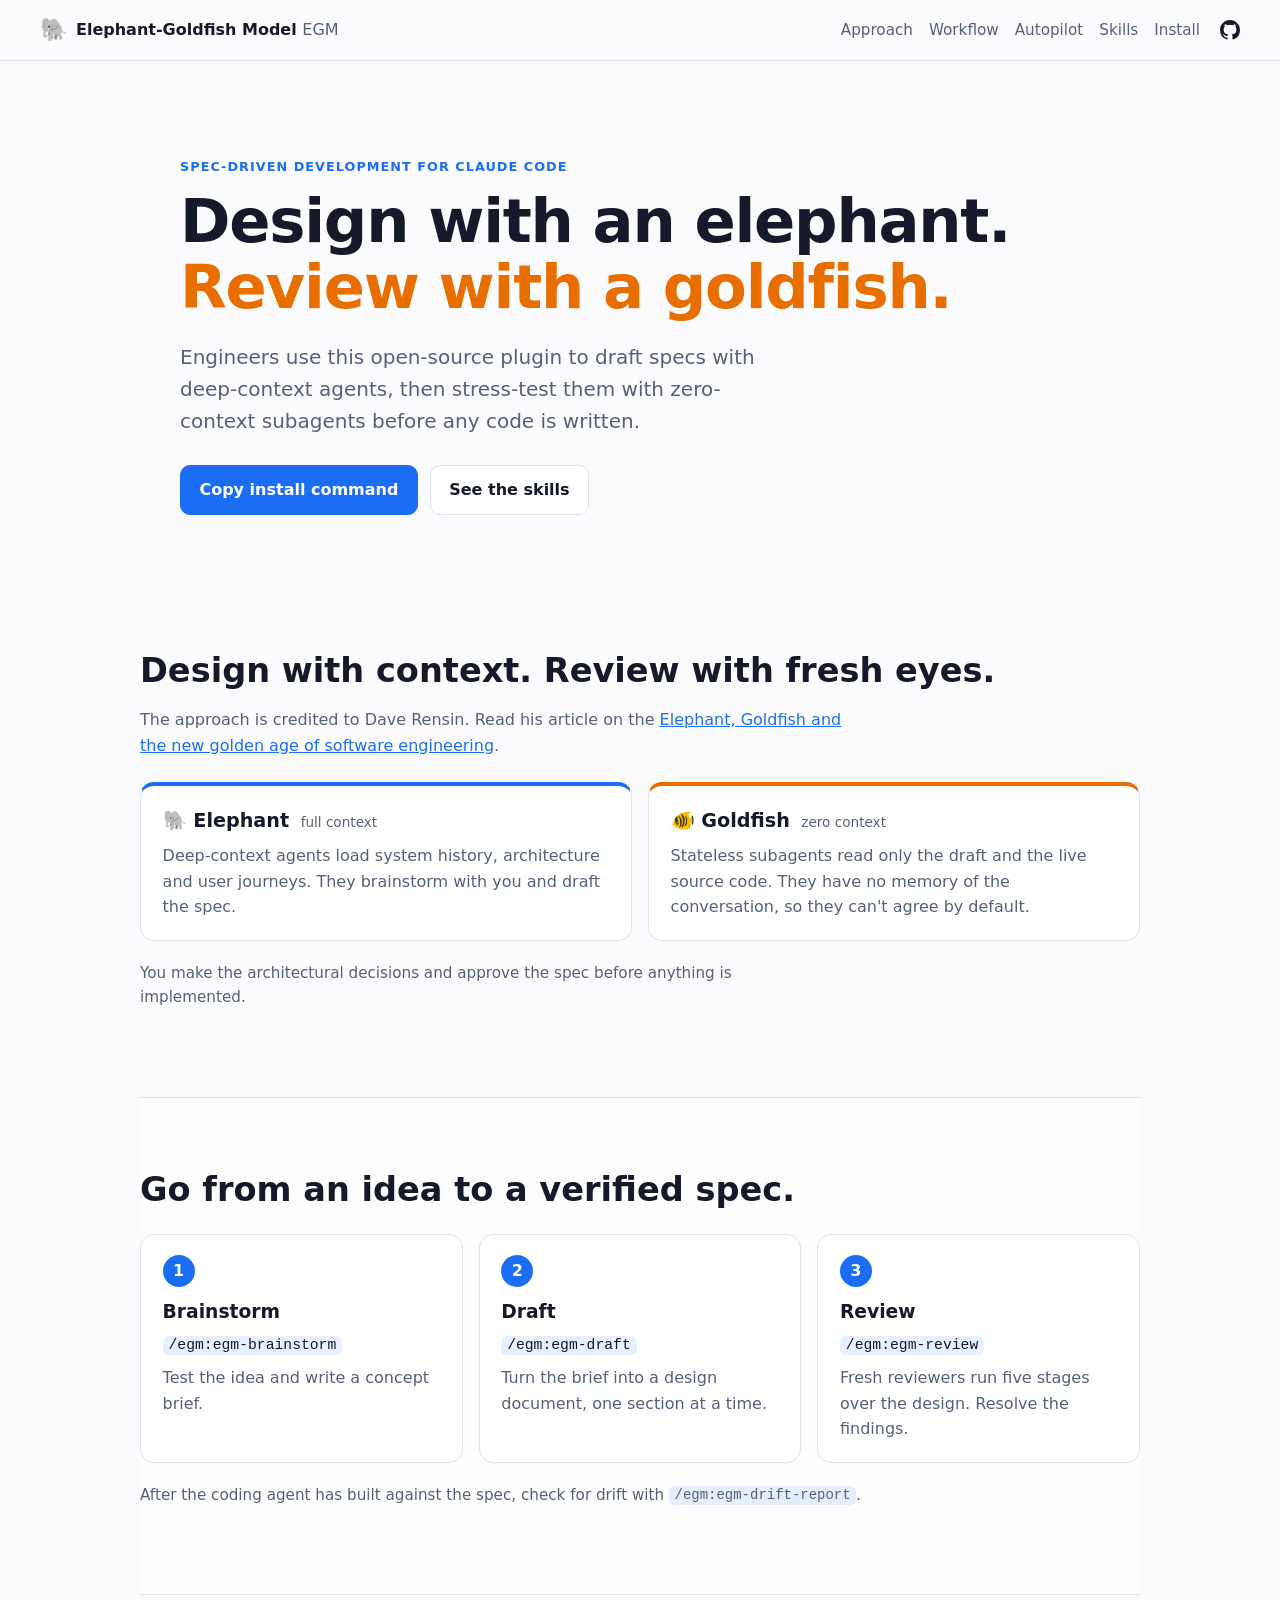
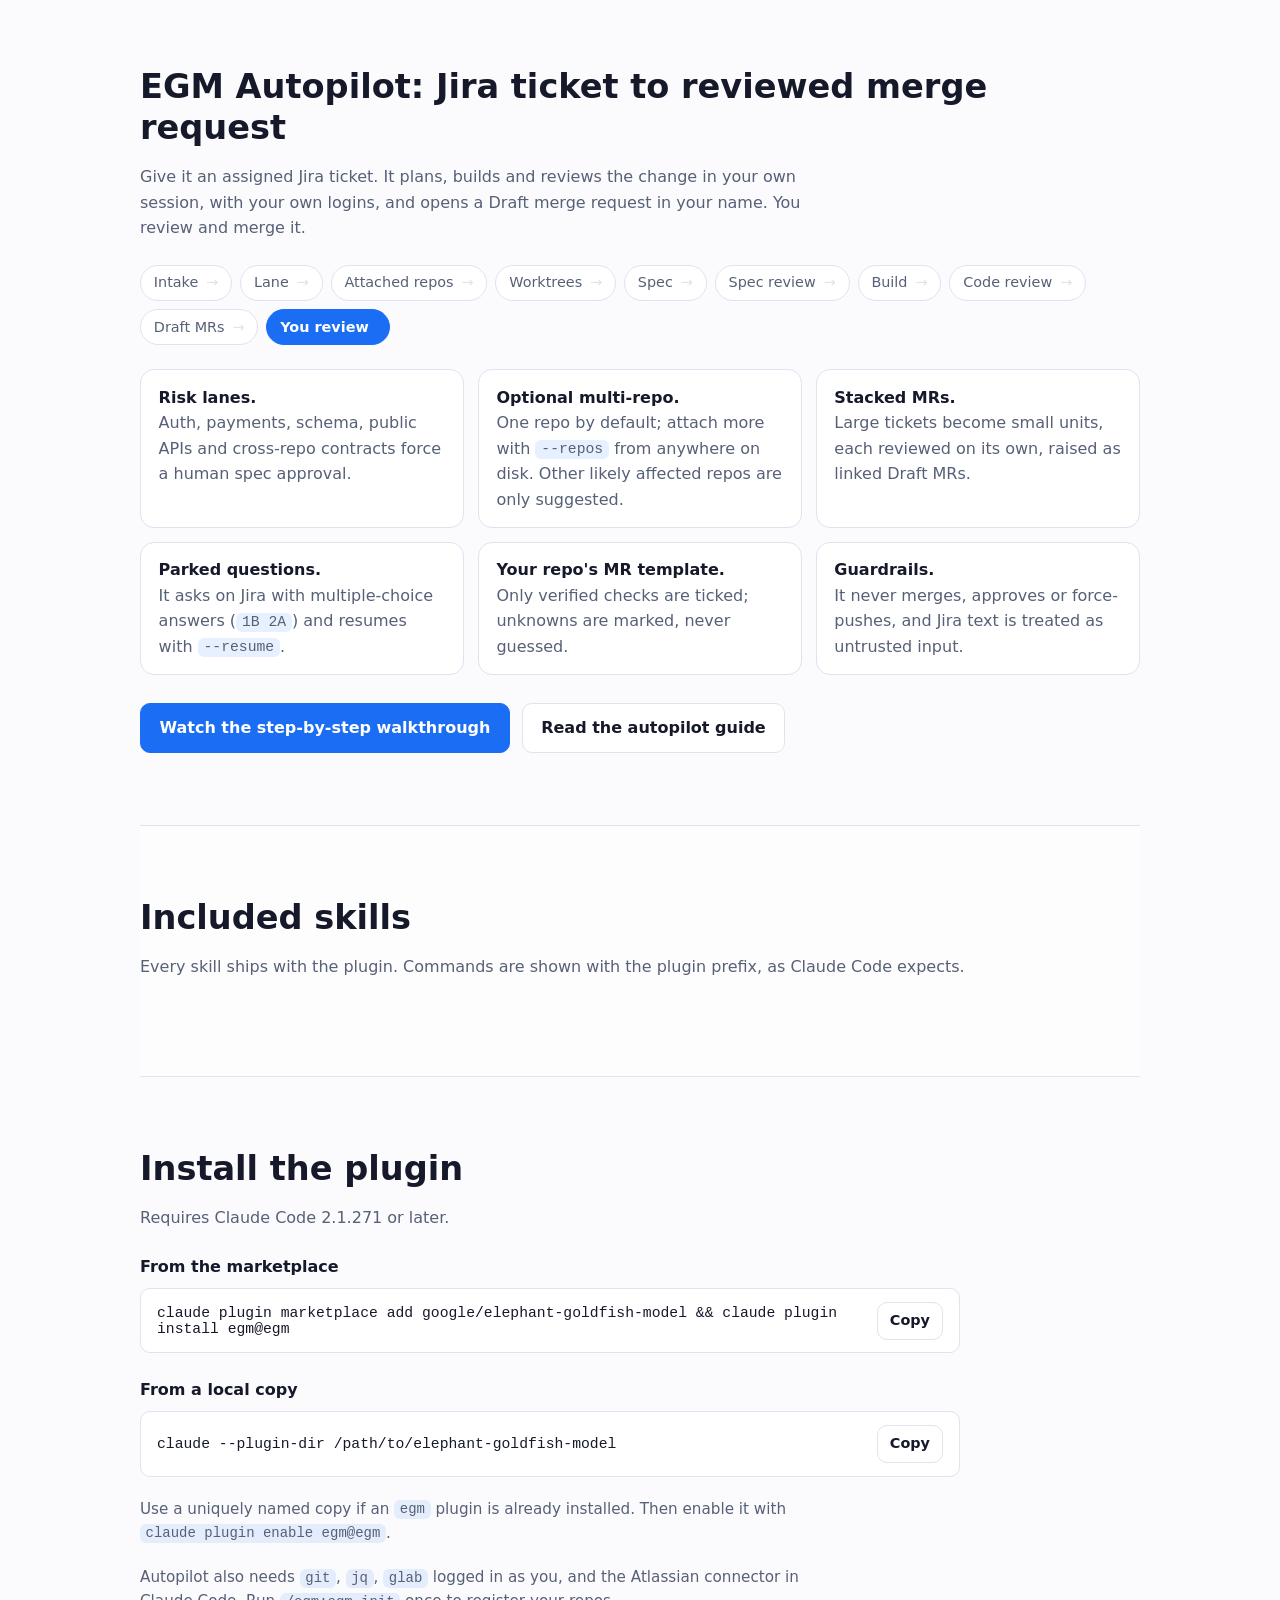
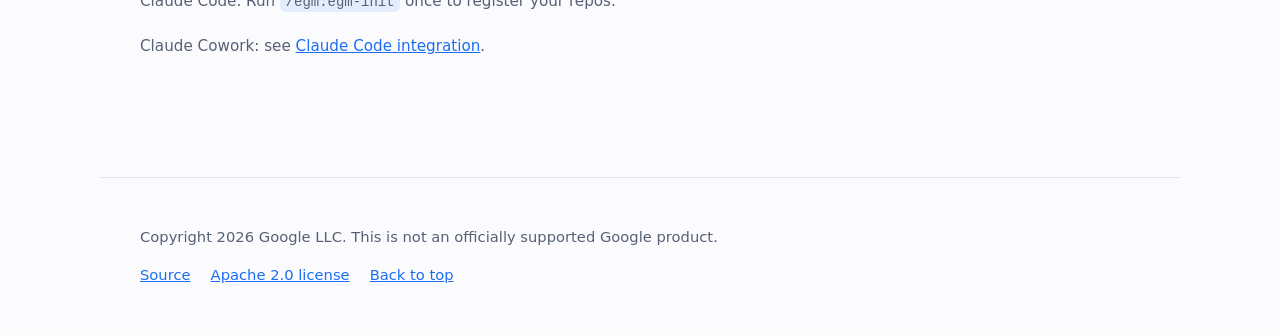
==== site/index.html @ 0f213a8a "Added multi repo feature as optional" ====
<!DOCTYPE html>
<!--
Copyright 2026 Google LLC.
SPDX-License-Identifier: Apache-2.0
-->
<html lang="en">
<head>
<meta charset="utf-8">
<meta name="viewport" content="width=device-width, initial-scale=1">
<title>Elephant-Goldfish Model: design with an elephant, review with a goldfish</title>
<meta name="description" content="EGM is a Claude Code plugin for spec-driven development: deep-context agents draft specs, zero-context subagents stress-test them, and EGM Autopilot takes a Jira ticket to a reviewed Draft merge request.">
<link rel="icon" href="data:image/svg+xml,%3Csvg xmlns=%22http://www.w3.org/2000/svg%22 viewBox=%220 0 100 100%22%3E%3Ctext y=%22.9em%22 font-size=%2290%22%3E%F0%9F%90%98%3C/text%3E%3C/svg%3E">
<link rel="stylesheet" href="assets/site.css">
</head>
<body>
<a class="skip" href="#main">Skip to content</a>

<header class="nav">
  <a class="brand" href="#top"><span class="mark" aria-hidden="true">🐘</span><span class="brand-name"><span data-site="title">Elephant-Goldfish Model</span> <abbr data-site="abbr" title="Elephant-Goldfish Model">EGM</abbr></span></a>
  <nav class="nav-links" aria-label="Sections">
    <a href="#approach">Approach</a>
    <a href="#workflow">Workflow</a>
    <a href="#autopilot">Autopilot</a>
    <a href="#skills">Skills</a>
    <a href="#install">Install</a>
  </nav>
  <a class="icon-link" data-site-href="repo_url" href="#" aria-label="GitHub repository">
    <svg viewBox="0 0 16 16" width="20" height="20" aria-hidden="true"><path fill="currentColor" d="M8 0C3.58 0 0 3.58 0 8a8 8 0 0 0 5.47 7.59c.4.07.55-.17.55-.38v-1.33c-2.23.48-2.7-1.07-2.7-1.07-.36-.92-.89-1.17-.89-1.17-.73-.5.06-.49.06-.49.8.06 1.23.83 1.23.83.72 1.23 1.88.87 2.34.67.07-.52.28-.87.5-1.07-1.78-.2-3.65-.89-3.65-3.96 0-.87.31-1.59.82-2.15-.08-.2-.36-1.02.08-2.12 0 0 .67-.21 2.2.82a7.6 7.6 0 0 1 4 0c1.53-1.04 2.2-.82 2.2-.82.44 1.1.16 1.92.08 2.12.51.56.82 1.27.82 2.15 0 3.08-1.87 3.75-3.66 3.95.29.25.54.73.54 1.48v2.2c0 .21.15.46.55.38A8 8 0 0 0 16 8c0-4.42-3.58-8-8-8z"/></svg>
  </a>
</header>

<main id="main">

<section class="hero" id="top">
  <p class="eyebrow">Spec-driven development for Claude Code</p>
  <h1>Design with an elephant.<br><span class="accent">Review with a goldfish.</span></h1>
  <p class="lede">Engineers use this open-source plugin to draft specs with deep-context agents, then stress-test them with zero-context subagents before any code is written.</p>
  <div class="hero-actions">
    <button class="btn primary" type="button" data-copy="install">Copy install command</button>
    <a class="btn" href="#skills">See the skills</a>
  </div>
</section>

<section class="section" id="approach" aria-labelledby="approach-title">
  <h2 id="approach-title">Design with context. Review with fresh eyes.</h2>
  <p class="intro">The approach is credited to Dave Rensin. Read his article on the
    <a href="https://medium.com/@drensin/elephants-goldfish-and-the-new-golden-age-of-software-engineering-c33641a48874" rel="noopener">Elephant, Goldfish and the new golden age of software engineering</a>.</p>
  <div class="two-up">
    <article class="card persona elephant">
      <h3><span aria-hidden="true">🐘</span> Elephant <small>full context</small></h3>
      <p>Deep-context agents load system history, architecture and user journeys. They brainstorm with you and draft the spec.</p>
    </article>
    <article class="card persona goldfish">
      <h3><span aria-hidden="true">🐠</span> Goldfish <small>zero context</small></h3>
      <p>Stateless subagents read only the draft and the live source code. They have no memory of the conversation, so they can't agree by default.</p>
    </article>
  </div>
  <p class="note">You make the architectural decisions and approve the spec before anything is implemented.</p>
</section>

<section class="section alt" id="workflow" aria-labelledby="workflow-title">
  <h2 id="workflow-title">Go from an idea to a verified spec.</h2>
  <ol class="steps">
    <li class="card step">
      <span class="step-no">1</span>
      <h3>Brainstorm</h3>
      <code>/egm:egm-brainstorm</code>
      <p>Test the idea and write a concept brief.</p>
    </li>
    <li class="card step">
      <span class="step-no">2</span>
      <h3>Draft</h3>
      <code>/egm:egm-draft</code>
      <p>Turn the brief into a design document, one section at a time.</p>
    </li>
    <li class="card step">
      <span class="step-no">3</span>
      <h3>Review</h3>
      <code>/egm:egm-review</code>
      <p>Fresh reviewers run five stages over the design. Resolve the findings.</p>
    </li>
  </ol>
  <p class="note">After the coding agent has built against the spec, check for drift with <code>/egm:egm-drift-report</code>.</p>
</section>

<section class="section" id="autopilot" aria-labelledby="autopilot-title">
  <h2 id="autopilot-title">EGM Autopilot: Jira ticket to reviewed merge request</h2>
  <p class="intro">Give it an assigned Jira ticket. It plans, builds and reviews the change in your own session, with your own logins, and opens a Draft merge request in your name. You review and merge it.</p>
  <ul class="pipeline" aria-label="Autopilot stages">
    <li>Intake</li><li>Lane</li><li>Attached repos</li><li>Worktrees</li><li>Spec</li><li>Spec review</li><li>Build</li><li>Code review</li><li>Draft MRs</li><li class="you">You review</li>
  </ul>
  <ul class="features">
    <li><strong>Risk lanes.</strong> Auth, payments, schema, public APIs and cross-repo contracts force a human spec approval.</li>
    <li><strong>Optional multi-repo.</strong> One repo by default; attach more with <code>--repos</code> from anywhere on disk. Other likely affected repos are only suggested.</li>
    <li><strong>Stacked MRs.</strong> Large tickets become small units, each reviewed on its own, raised as linked Draft MRs.</li>
    <li><strong>Parked questions.</strong> It asks on Jira with multiple-choice answers (<code>1B 2A</code>) and resumes with <code>--resume</code>.</li>
    <li><strong>Your repo's MR template.</strong> Only verified checks are ticked; unknowns are marked, never guessed.</li>
    <li><strong>Guardrails.</strong> It never merges, approves or force-pushes, and Jira text is treated as untrusted input.</li>
  </ul>
  <div class="hero-actions">
    <a class="btn primary" href="autopilot/flow.html">Watch the step-by-step walkthrough</a>
    <a class="btn" data-site-href="repo_url" data-site-suffix="/blob/main/docs/autopilot.md" href="#">Read the autopilot guide</a>
  </div>
</section>

<section class="section alt" id="skills" aria-labelledby="skills-title">
  <h2 id="skills-title">Included skills</h2>
  <p class="intro">Every skill ships with the plugin. Commands are shown with the plugin prefix, as Claude Code expects.</p>
  <div class="skill-grid" id="skill-grid" aria-live="polite">
    <noscript><p>Enable JavaScript to see the skill list, or read the <a data-site-href="repo_url" href="#">repository</a>.</p></noscript>
  </div>
</section>

<section class="section" id="install" aria-labelledby="install-title">
  <h2 id="install-title">Install the plugin</h2>
  <p class="intro">Requires Claude Code 2.1.271 or later.</p>
  <div class="install">
    <h3>From the marketplace</h3>
    <div class="command">
      <code data-site="install_command">claude plugin marketplace add google/elephant-goldfish-model && claude plugin install egm@egm</code>
      <button class="btn small" type="button" data-copy="install">Copy</button>
    </div>
    <h3>From a local copy</h3>
    <div class="command">
      <code data-site="local_install_command">claude --plugin-dir /path/to/elephant-goldfish-model</code>
      <button class="btn small" type="button" data-copy="local">Copy</button>
    </div>
    <p class="note">Use a uniquely named copy if an <code>egm</code> plugin is already installed. Then enable it with <code>claude plugin enable egm@egm</code>.</p>
    <p class="note">Autopilot also needs <code>git</code>, <code>jq</code>, <code>glab</code> logged in as you, and the Atlassian connector in Claude Code. Run <code>/egm:egm-init</code> once to register your repos.</p>
    <p class="note">Claude Cowork: see <a href="https://github.com/google/elephant-goldfish-model/blob/main/docs/claude.md#claude-cowork" rel="noopener">Claude Code integration</a>.</p>
  </div>
</section>

</main>

<footer class="footer">
  <p data-site="copyright">Copyright 2026 Google LLC. This is not an officially supported Google product.</p>
  <p class="links">
    <a data-site-href="repo_url" href="#">Source</a>
    <a data-site-href="repo_url" data-site-suffix="/blob/main/LICENSE" href="#">Apache 2.0 license</a>
    <a href="#top">Back to top</a>
  </p>
</footer>

<script src="data/skills.js"></script>
<script src="assets/site.js"></script>
</body>
</html>
---- site/assets/site.css ----
/* Copyright 2026 Google LLC. SPDX-License-Identifier: Apache-2.0 */

:root {
  --bg: #fbfbfd;
  --surface: #ffffff;
  --ink: #15192a;
  --muted: #566076;
  --line: #dfe3ee;
  --elephant: #1b6ef3;
  --elephant-soft: #7cacf8;
  --goldfish: #e86e00;
  --goldfish-soft: #ff8d41;
  --accent: #1b6ef3;
  --radius: 14px;
  --max: 1080px;
}

@media (prefers-color-scheme: dark) {
  :root {
    --bg: #0f1320;
    --surface: #171c2c;
    --ink: #e9edf7;
    --muted: #a3adc4;
    --line: #2a3248;
    --accent: #7cacf8;
  }
}

* { box-sizing: border-box; }

html { scroll-behavior: smooth; }

body {
  margin: 0;
  font: 16px/1.6 system-ui, -apple-system, "Segoe UI", Roboto, sans-serif;
  color: var(--ink);
  background: var(--bg);
}

a { color: var(--accent); }

code {
  font: 0.92em ui-monospace, SFMono-Regular, Menlo, Consolas, monospace;
  background: color-mix(in srgb, var(--accent) 10%, transparent);
  padding: 0.1em 0.4em;
  border-radius: 6px;
  overflow-wrap: anywhere;
}

.skip {
  position: absolute; left: -9999px; top: 0;
}
.skip:focus { left: 1rem; top: 1rem; background: var(--surface); padding: 0.5rem; z-index: 10; }

/* Navigation */
.nav {
  position: sticky; top: 0; z-index: 5;
  display: flex; align-items: center; gap: 1.25rem;
  padding: 0.75rem clamp(1rem, 4vw, 2.5rem);
  background: color-mix(in srgb, var(--bg) 88%, transparent);
  backdrop-filter: blur(8px);
  border-bottom: 1px solid var(--line);
}
.brand { display: flex; align-items: center; gap: 0.5rem; color: var(--ink); text-decoration: none; font-weight: 650; }
.brand abbr { text-decoration: none; color: var(--muted); font-weight: 500; }
.mark { font-size: 1.4rem; }
.nav-links { display: flex; gap: 1rem; margin-left: auto; flex-wrap: wrap; }
.nav-links a { color: var(--muted); text-decoration: none; font-size: 0.95rem; }
.nav-links a:hover { color: var(--ink); }
.icon-link { color: var(--ink); display: inline-flex; }

/* Layout */
main, .footer { max-width: var(--max); margin: 0 auto; padding: 0 clamp(1rem, 4vw, 2.5rem); }
.section { padding: clamp(2.5rem, 6vw, 4.5rem) 0; }
.section.alt { background: color-mix(in srgb, var(--surface) 60%, transparent); border-block: 1px solid var(--line); }
.section.alt > * { max-width: var(--max); margin-inline: auto; }
.section h2 { font-size: clamp(1.5rem, 3.4vw, 2.1rem); line-height: 1.2; margin: 0 0 0.6rem; }
.intro, .note { color: var(--muted); max-width: 70ch; }
.note { font-size: 0.95rem; margin-top: 1.25rem; }

/* Hero */
.hero { padding: clamp(3rem, 9vw, 6rem) clamp(1rem, 4vw, 2.5rem) clamp(2.5rem, 6vw, 4rem); max-width: var(--max); margin: 0 auto; }
.eyebrow { color: var(--accent); font-weight: 600; text-transform: uppercase; letter-spacing: 0.08em; font-size: 0.8rem; margin: 0 0 0.75rem; }
.hero h1 { font-size: clamp(2.2rem, 6vw, 3.8rem); line-height: 1.08; margin: 0 0 1rem; letter-spacing: -0.02em; }
.accent { color: var(--goldfish); }
.lede { font-size: clamp(1.05rem, 2vw, 1.25rem); color: var(--muted); max-width: 46ch; }
.hero-actions { display: flex; flex-wrap: wrap; gap: 0.75rem; margin-top: 1.75rem; }

/* Buttons */
.btn {
  display: inline-flex; align-items: center; justify-content: center;
  padding: 0.7rem 1.15rem; border-radius: 10px;
  border: 1px solid var(--line); background: var(--surface); color: var(--ink);
  font: inherit; font-weight: 600; text-decoration: none; cursor: pointer;
}
.btn:hover { border-color: var(--accent); }
.btn.primary { background: var(--elephant); border-color: var(--elephant); color: #fff; }
.btn.small { padding: 0.4rem 0.75rem; font-size: 0.9rem; }

/* Cards */
.card {
  background: var(--surface); border: 1px solid var(--line); border-radius: var(--radius);
  padding: 1.25rem 1.35rem;
}
.two-up { display: grid; grid-template-columns: repeat(auto-fit, minmax(260px, 1fr)); gap: 1rem; margin-top: 1.5rem; }
.persona h3 { margin: 0 0 0.4rem; font-size: 1.2rem; }
.persona small { color: var(--muted); font-weight: 500; font-size: 0.85rem; margin-left: 0.3rem; }
.persona.elephant { border-top: 4px solid var(--elephant); }
.persona.goldfish { border-top: 4px solid var(--goldfish); }
.persona p { margin: 0; color: var(--muted); }

/* Workflow steps */
.steps { list-style: none; padding: 0; margin: 1.5rem 0 0; display: grid; grid-template-columns: repeat(auto-fit, minmax(220px, 1fr)); gap: 1rem; counter-reset: none; }
.step { position: relative; }
.step-no {
  display: inline-grid; place-items: center; width: 2rem; height: 2rem; border-radius: 50%;
  background: var(--elephant); color: #fff; font-weight: 700; margin-bottom: 0.6rem;
}
.step h3 { margin: 0 0 0.3rem; }
.step p { margin: 0.5rem 0 0; color: var(--muted); }

/* Autopilot */
.pipeline { list-style: none; padding: 0; margin: 1.5rem 0; display: flex; flex-wrap: wrap; gap: 0.5rem; }
.pipeline li {
  padding: 0.35rem 0.8rem; border-radius: 999px; border: 1px solid var(--line);
  background: var(--surface); font-size: 0.9rem; color: var(--muted);
}
.pipeline li.you { background: var(--accent); border-color: var(--accent); color: #fff; font-weight: 600; }
.pipeline li::after { content: "\2192"; margin-left: 0.5rem; color: var(--line); }
.pipeline li:last-child::after { content: ""; }
.features { list-style: none; padding: 0; margin: 1.5rem 0 0; display: grid; grid-template-columns: repeat(auto-fit, minmax(260px, 1fr)); gap: 0.85rem; }
.features li { background: var(--surface); border: 1px solid var(--line); border-radius: var(--radius); padding: 0.9rem 1.1rem; color: var(--muted); }
.features strong { color: var(--ink); display: block; }

/* Skills */
.skill-grid { display: grid; grid-template-columns: repeat(auto-fill, minmax(250px, 1fr)); gap: 1rem; margin-top: 1.5rem; }
.skill { display: flex; flex-direction: column; gap: 0.5rem; border-top: 4px solid var(--elephant); }
.skill.autopilot { border-top-color: var(--goldfish); }
.skill.workspace { border-top-color: #2f9e6b; }
.skill h3 { margin: 0; font-size: 1.1rem; }
.skill p { margin: 0; color: var(--muted); font-size: 0.96rem; }
.skill code { align-self: flex-start; font-size: 0.85em; }
.tag { font-size: 0.72rem; text-transform: uppercase; letter-spacing: 0.08em; color: var(--muted); font-weight: 600; }
.skill details { margin-top: auto; font-size: 0.9rem; }
.skill summary { cursor: pointer; color: var(--accent); }
.skill .full { color: var(--ink); margin-top: 0.5rem; }
.skill .source { color: var(--muted); font-size: 0.82rem; font-family: ui-monospace, Menlo, monospace; word-break: break-all; }

/* Install */
.install { margin-top: 1.25rem; max-width: 820px; }
.install h3 { margin: 1.5rem 0 0.5rem; font-size: 1rem; }
.command {
  display: flex; align-items: center; gap: 0.75rem; flex-wrap: wrap;
  background: var(--surface); border: 1px solid var(--line); border-radius: 10px; padding: 0.8rem 1rem;
}
.command code { background: none; padding: 0; flex: 1; min-width: 0; }

/* Footer */
.footer { border-top: 1px solid var(--line); margin-top: 2rem; padding-top: 2rem; padding-bottom: 3rem; color: var(--muted); font-size: 0.92rem; }
.footer .links { display: flex; gap: 1.25rem; flex-wrap: wrap; margin: 0.5rem 0 0; }

@media (max-width: 640px) {
  .nav-links { display: none; }
  .nav { justify-content: space-between; }
}

@media (prefers-reduced-motion: reduce) {
  html { scroll-behavior: auto; }
}
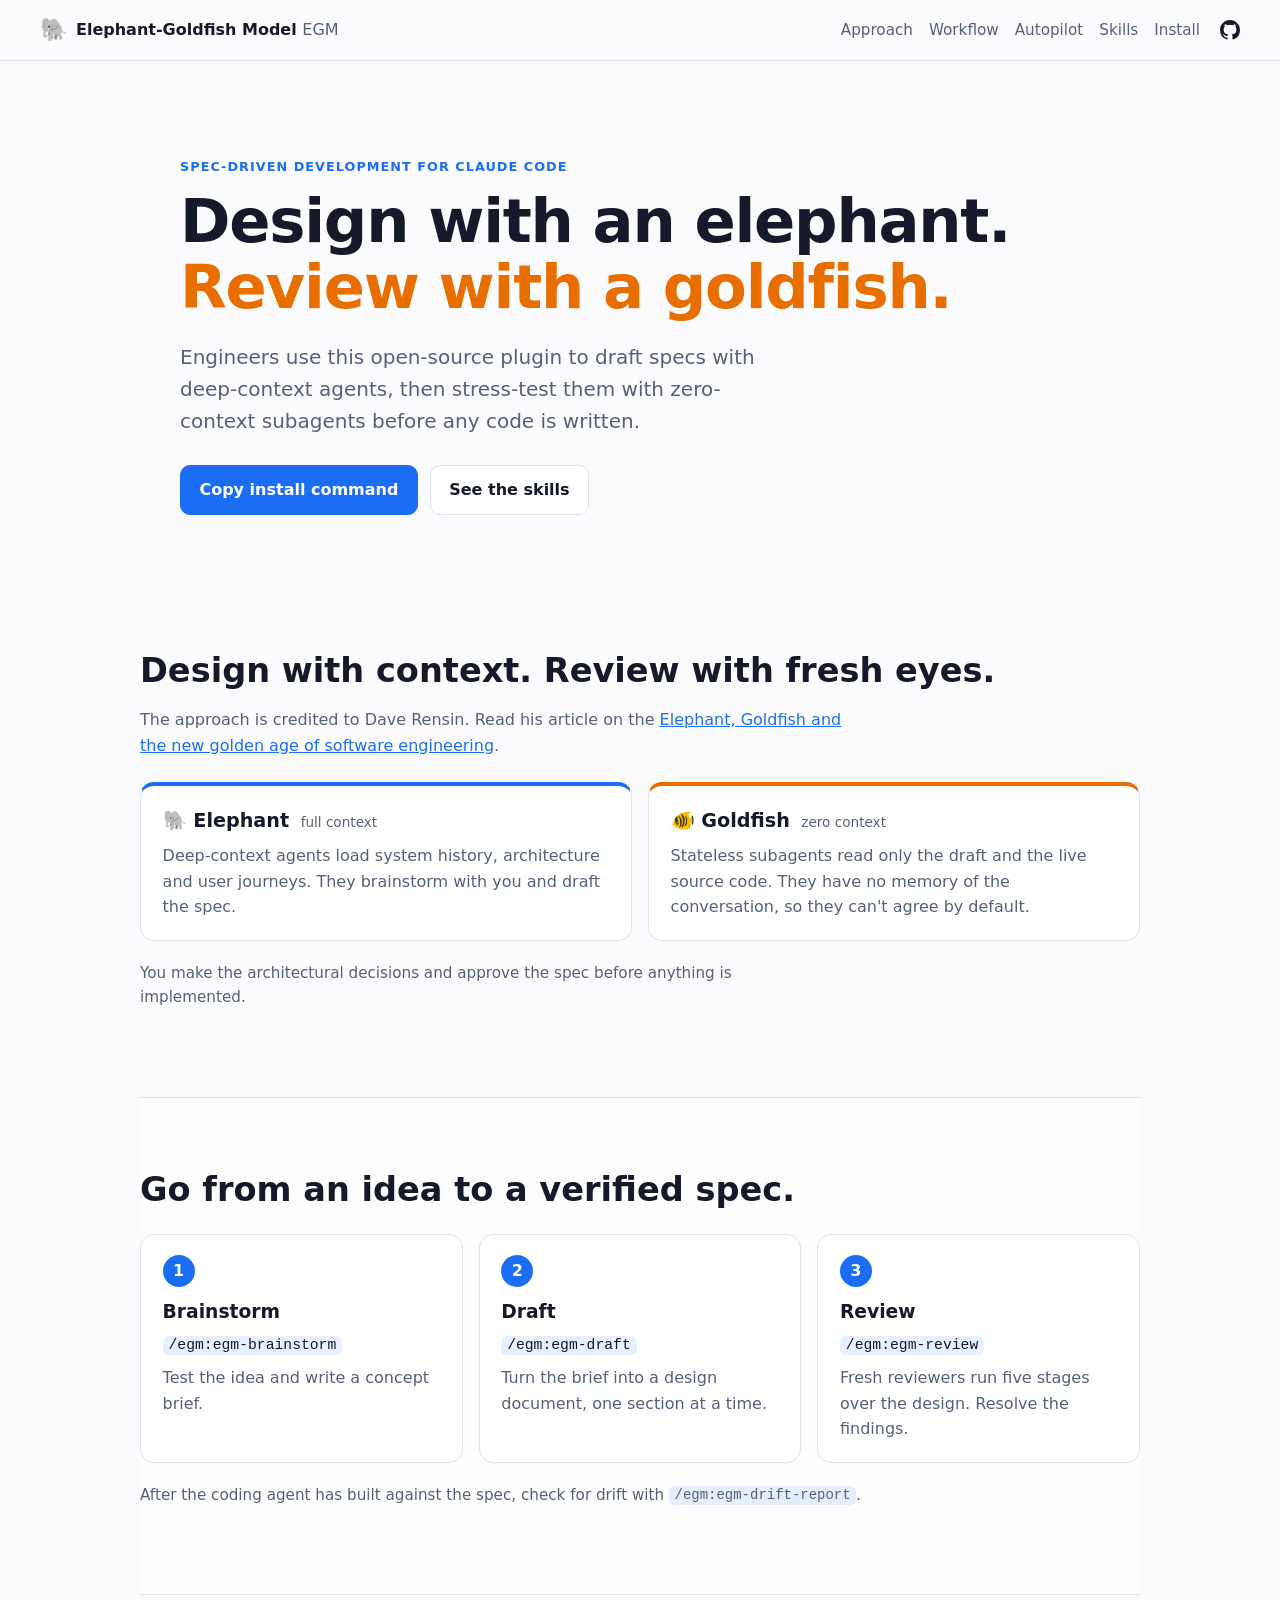
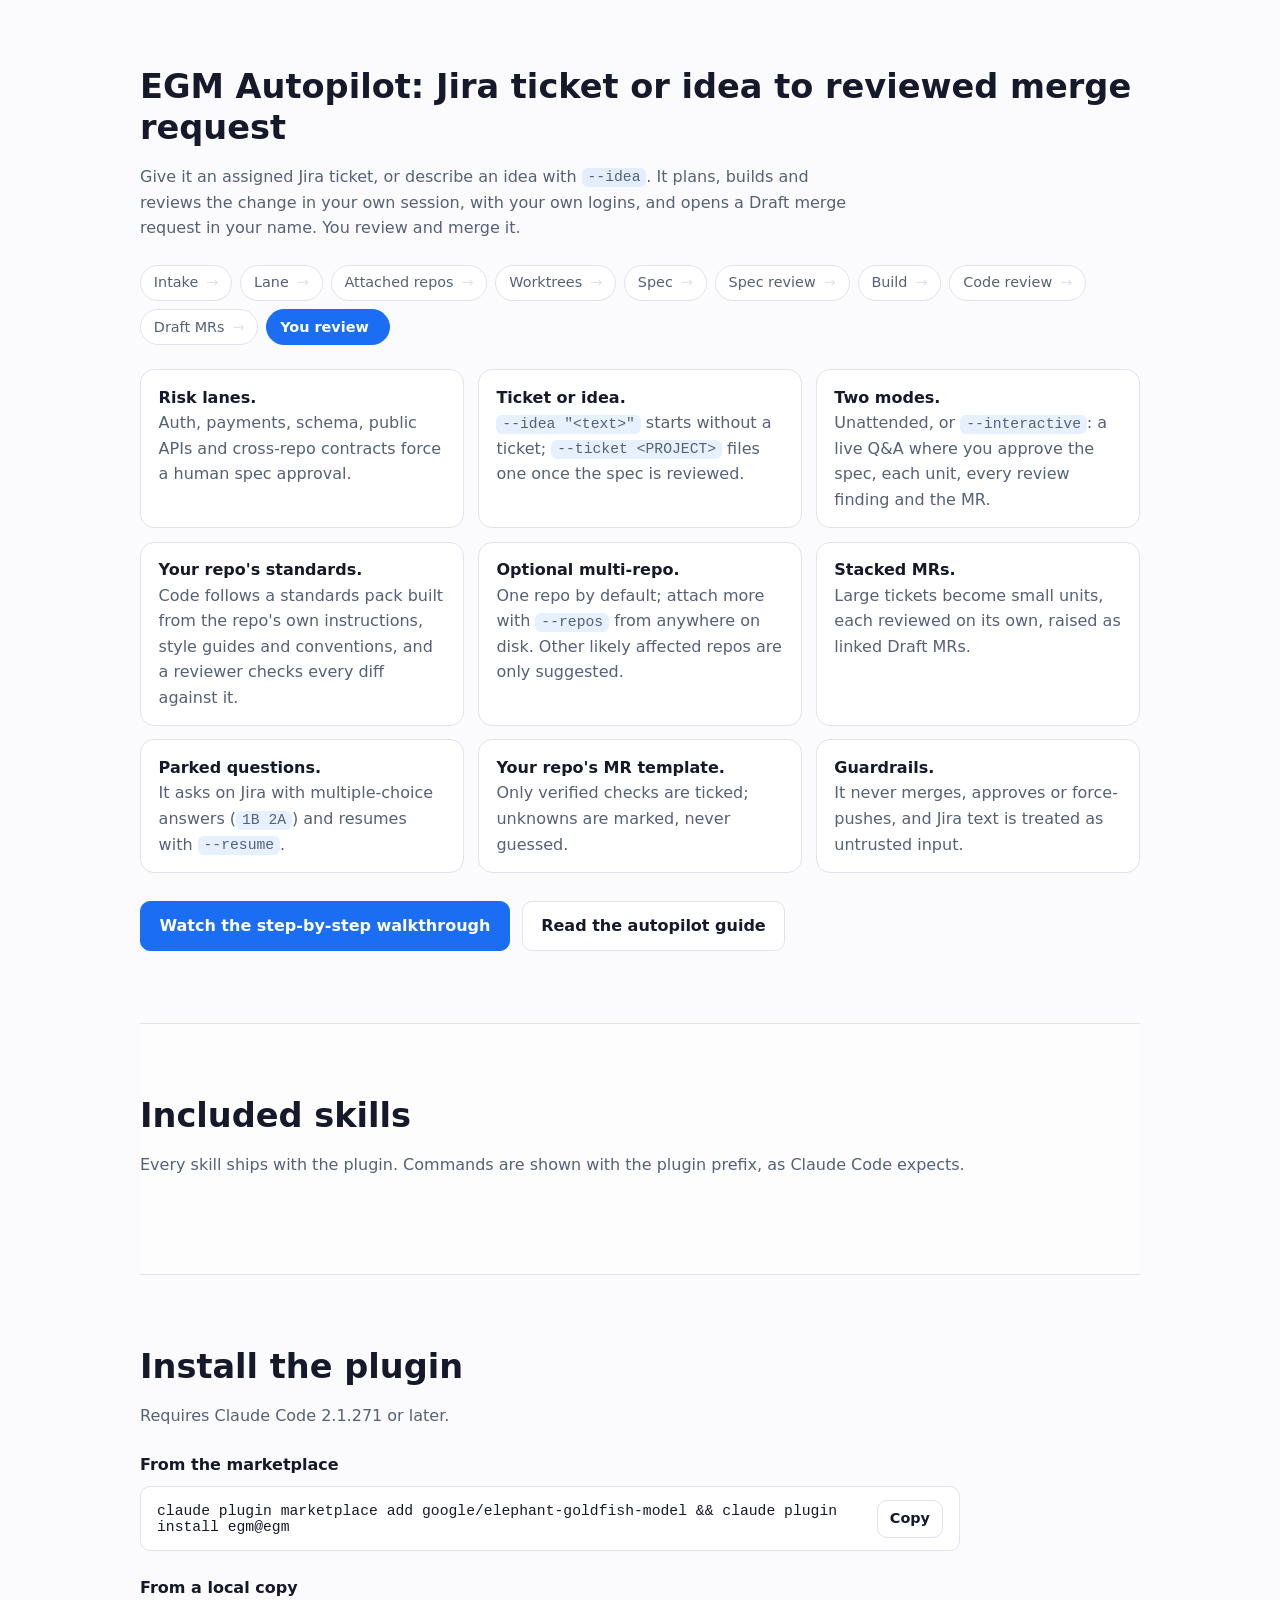
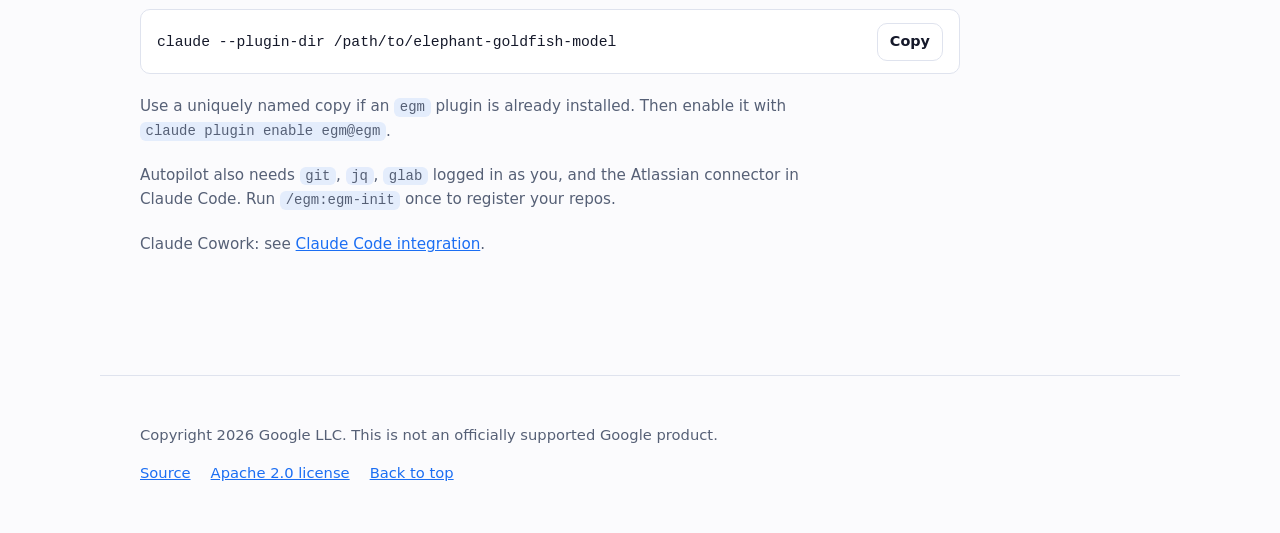
==== commit d72ef961: "Add interactive mode, repo standards, code-quality reviewer and --idea input - Autopilot runs unatte" ====
--- a/site/index.html
+++ b/site/index.html
@@ -8,7 +8,7 @@
 <meta charset="utf-8">
 <meta name="viewport" content="width=device-width, initial-scale=1">
 <title>Elephant-Goldfish Model: design with an elephant, review with a goldfish</title>
-<meta name="description" content="EGM is a Claude Code plugin for spec-driven development: deep-context agents draft specs, zero-context subagents stress-test them, and EGM Autopilot takes a Jira ticket to a reviewed Draft merge request.">
+<meta name="description" content="EGM is a Claude Code plugin for spec-driven development: deep-context agents draft specs, zero-context subagents stress-test them, and EGM Autopilot takes a Jira ticket or an idea to a reviewed Draft merge request.">
 <link rel="icon" href="data:image/svg+xml,%3Csvg xmlns=%22http://www.w3.org/2000/svg%22 viewBox=%220 0 100 100%22%3E%3Ctext y=%22.9em%22 font-size=%2290%22%3E%F0%9F%90%98%3C/text%3E%3C/svg%3E">
 <link rel="stylesheet" href="assets/site.css">
 </head>
@@ -84,13 +84,16 @@
 </section>
 
 <section class="section" id="autopilot" aria-labelledby="autopilot-title">
-  <h2 id="autopilot-title">EGM Autopilot: Jira ticket to reviewed merge request</h2>
-  <p class="intro">Give it an assigned Jira ticket. It plans, builds and reviews the change in your own session, with your own logins, and opens a Draft merge request in your name. You review and merge it.</p>
+  <h2 id="autopilot-title">EGM Autopilot: Jira ticket or idea to reviewed merge request</h2>
+  <p class="intro">Give it an assigned Jira ticket, or describe an idea with <code>--idea</code>. It plans, builds and reviews the change in your own session, with your own logins, and opens a Draft merge request in your name. You review and merge it.</p>
   <ul class="pipeline" aria-label="Autopilot stages">
     <li>Intake</li><li>Lane</li><li>Attached repos</li><li>Worktrees</li><li>Spec</li><li>Spec review</li><li>Build</li><li>Code review</li><li>Draft MRs</li><li class="you">You review</li>
   </ul>
   <ul class="features">
     <li><strong>Risk lanes.</strong> Auth, payments, schema, public APIs and cross-repo contracts force a human spec approval.</li>
+    <li><strong>Ticket or idea.</strong> <code>--idea "&lt;text&gt;"</code> starts without a ticket; <code>--ticket &lt;PROJECT&gt;</code> files one once the spec is reviewed.</li>
+    <li><strong>Two modes.</strong> Unattended, or <code>--interactive</code>: a live Q&amp;A where you approve the spec, each unit, every review finding and the MR.</li>
+    <li><strong>Your repo's standards.</strong> Code follows a standards pack built from the repo's own instructions, style guides and conventions, and a reviewer checks every diff against it.</li>
     <li><strong>Optional multi-repo.</strong> One repo by default; attach more with <code>--repos</code> from anywhere on disk. Other likely affected repos are only suggested.</li>
     <li><strong>Stacked MRs.</strong> Large tickets become small units, each reviewed on its own, raised as linked Draft MRs.</li>
     <li><strong>Parked questions.</strong> It asks on Jira with multiple-choice answers (<code>1B 2A</code>) and resumes with <code>--resume</code>.</li>
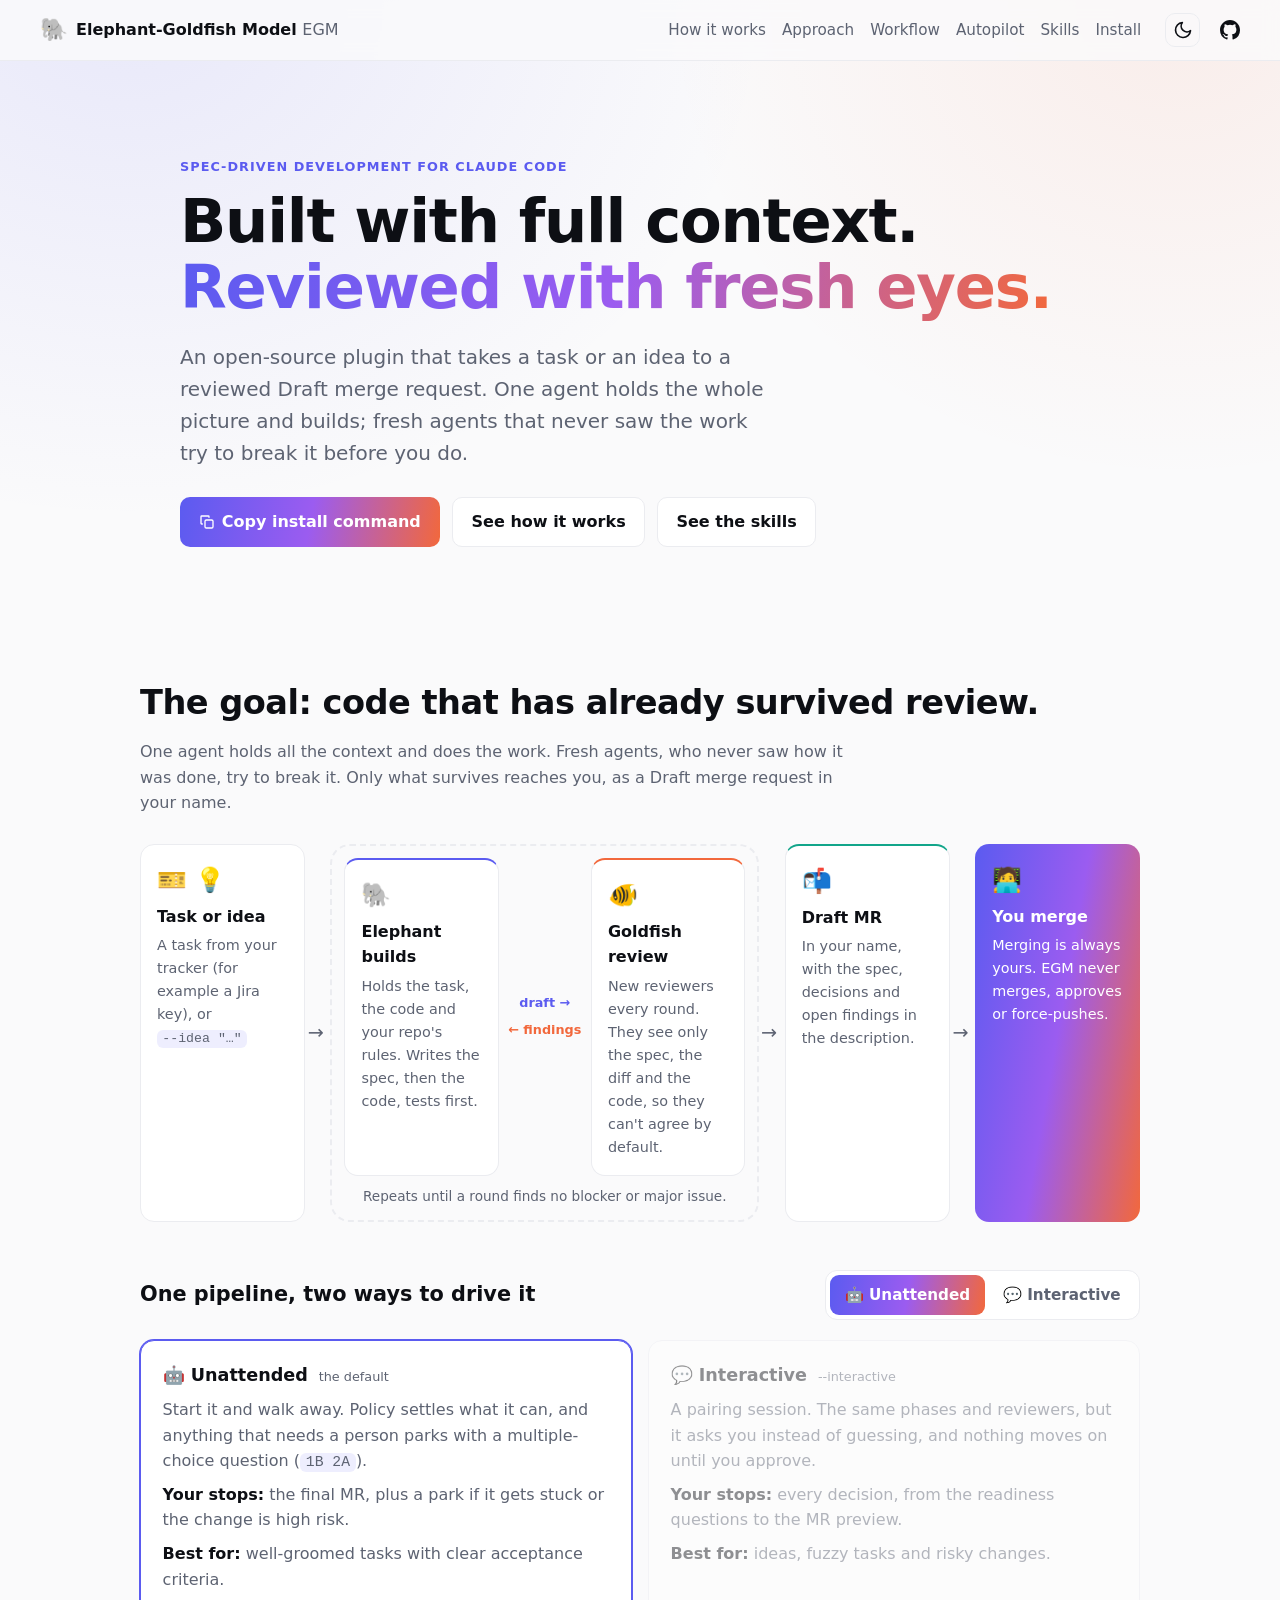
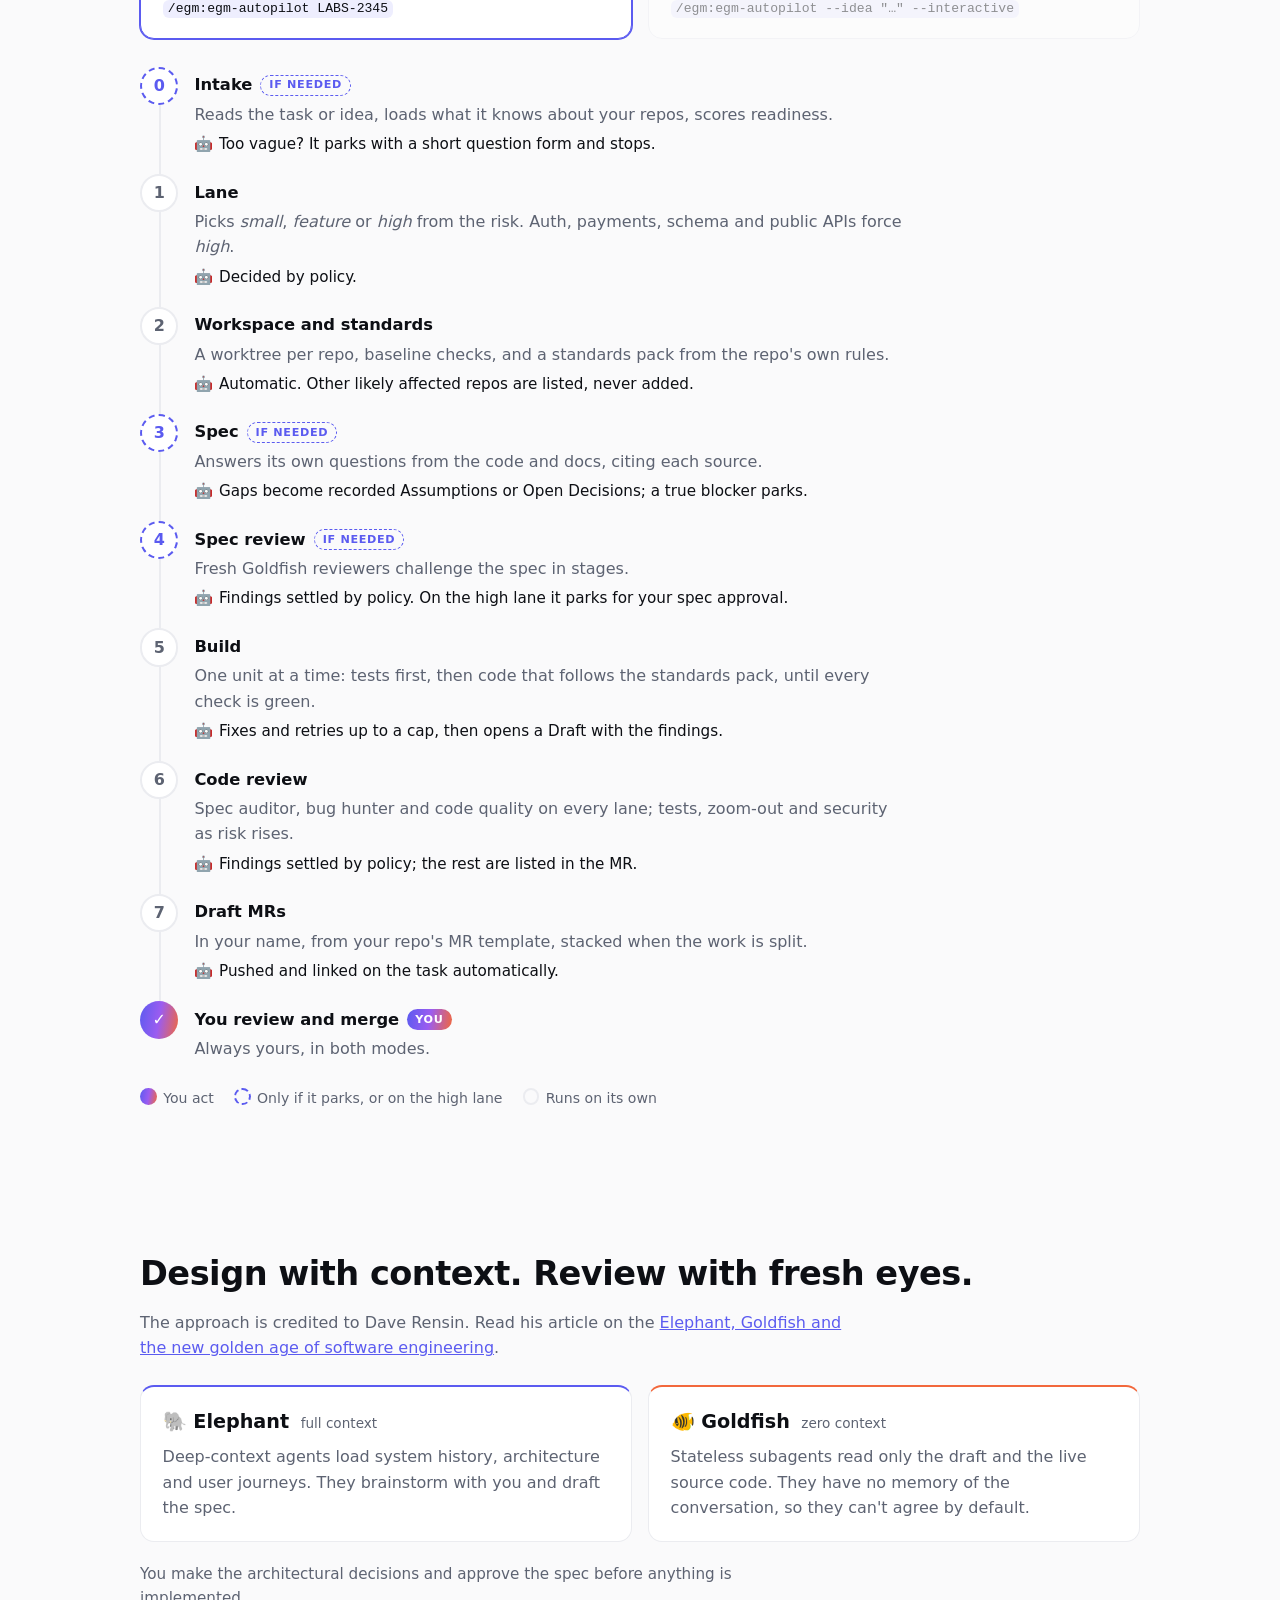
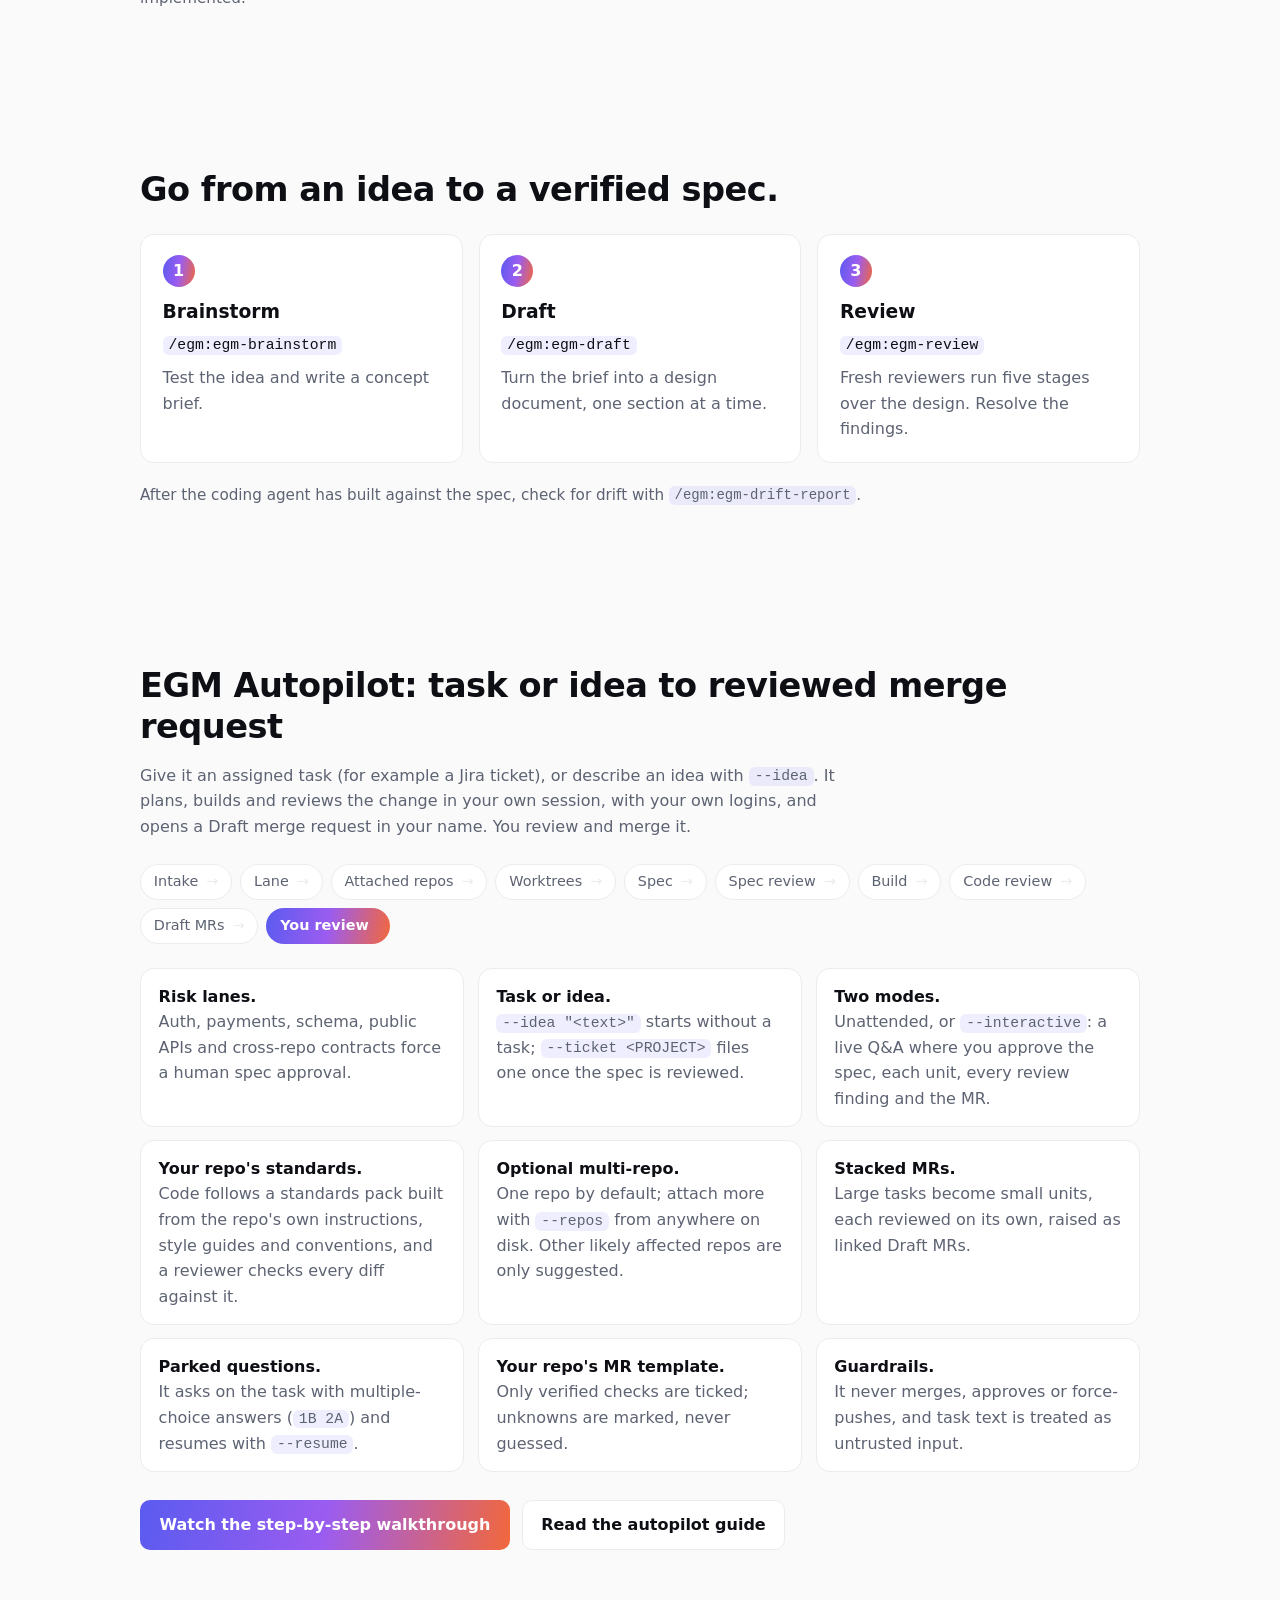
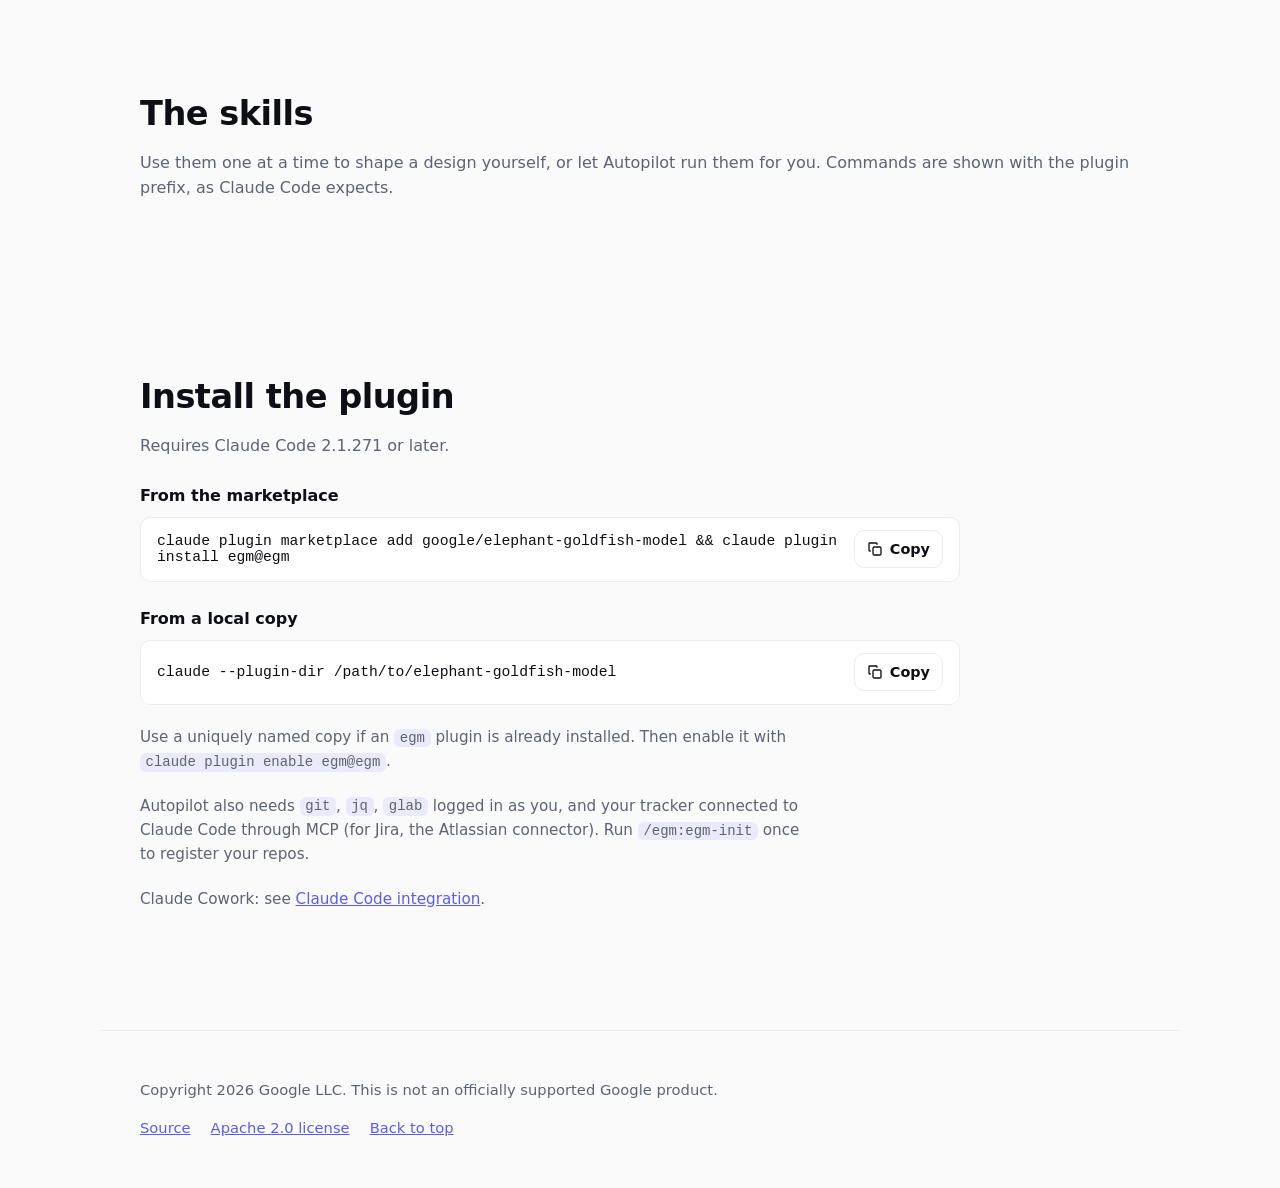
==== commit cae7226b: "refined homepage for plugin changes && minor updates" ====
--- a/site/index.html
+++ b/site/index.html
@@ -7,10 +7,11 @@
 <head>
 <meta charset="utf-8">
 <meta name="viewport" content="width=device-width, initial-scale=1">
-<title>Elephant-Goldfish Model: design with an elephant, review with a goldfish</title>
-<meta name="description" content="EGM is a Claude Code plugin for spec-driven development: deep-context agents draft specs, zero-context subagents stress-test them, and EGM Autopilot takes a Jira ticket or an idea to a reviewed Draft merge request.">
+<title>EGM for Claude Code: from task to reviewed merge request</title>
+<meta name="description" content="EGM is a Claude Code plugin for spec-driven development: deep-context agents draft specs, zero-context subagents stress-test them, and EGM Autopilot takes a task or an idea to a reviewed Draft merge request.">
 <link rel="icon" href="data:image/svg+xml,%3Csvg xmlns=%22http://www.w3.org/2000/svg%22 viewBox=%220 0 100 100%22%3E%3Ctext y=%22.9em%22 font-size=%2290%22%3E%F0%9F%90%98%3C/text%3E%3C/svg%3E">
 <link rel="stylesheet" href="assets/site.css">
+<script>try { var t = localStorage.getItem("egm-theme"); if (t === "light" || t === "dark") document.documentElement.setAttribute("data-theme", t); } catch (e) {}</script>
 </head>
 <body>
 <a class="skip" href="#main">Skip to content</a>
@@ -18,12 +19,17 @@
 <header class="nav">
   <a class="brand" href="#top"><span class="mark" aria-hidden="true">🐘</span><span class="brand-name"><span data-site="title">Elephant-Goldfish Model</span> <abbr data-site="abbr" title="Elephant-Goldfish Model">EGM</abbr></span></a>
   <nav class="nav-links" aria-label="Sections">
+    <a href="#how">How it works</a>
     <a href="#approach">Approach</a>
     <a href="#workflow">Workflow</a>
     <a href="#autopilot">Autopilot</a>
     <a href="#skills">Skills</a>
     <a href="#install">Install</a>
   </nav>
+  <button class="icon-link theme-toggle" id="theme-toggle" type="button" aria-label="Switch theme" title="Switch theme">
+    <svg class="moon" viewBox="0 0 24 24" width="20" height="20" aria-hidden="true"><path fill="none" stroke="currentColor" stroke-width="2" stroke-linecap="round" stroke-linejoin="round" d="M21 12.8A9 9 0 1 1 11.2 3a7 7 0 0 0 9.8 9.8z"/></svg>
+    <svg class="sun" viewBox="0 0 24 24" width="20" height="20" aria-hidden="true"><g fill="none" stroke="currentColor" stroke-width="2" stroke-linecap="round"><circle cx="12" cy="12" r="4"/><path d="M12 2v2M12 20v2M4.9 4.9l1.4 1.4M17.7 17.7l1.4 1.4M2 12h2M20 12h2M4.9 19.1l1.4-1.4M17.7 6.3l1.4-1.4"/></g></svg>
+  </button>
   <a class="icon-link" data-site-href="repo_url" href="#" aria-label="GitHub repository">
     <svg viewBox="0 0 16 16" width="20" height="20" aria-hidden="true"><path fill="currentColor" d="M8 0C3.58 0 0 3.58 0 8a8 8 0 0 0 5.47 7.59c.4.07.55-.17.55-.38v-1.33c-2.23.48-2.7-1.07-2.7-1.07-.36-.92-.89-1.17-.89-1.17-.73-.5.06-.49.06-.49.8.06 1.23.83 1.23.83.72 1.23 1.88.87 2.34.67.07-.52.28-.87.5-1.07-1.78-.2-3.65-.89-3.65-3.96 0-.87.31-1.59.82-2.15-.08-.2-.36-1.02.08-2.12 0 0 .67-.21 2.2.82a7.6 7.6 0 0 1 4 0c1.53-1.04 2.2-.82 2.2-.82.44 1.1.16 1.92.08 2.12.51.56.82 1.27.82 2.15 0 3.08-1.87 3.75-3.66 3.95.29.25.54.73.54 1.48v2.2c0 .21.15.46.55.38A8 8 0 0 0 16 8c0-4.42-3.58-8-8-8z"/></svg>
   </a>
@@ -33,11 +39,132 @@
 
 <section class="hero" id="top">
   <p class="eyebrow">Spec-driven development for Claude Code</p>
-  <h1>Design with an elephant.<br><span class="accent">Review with a goldfish.</span></h1>
-  <p class="lede">Engineers use this open-source plugin to draft specs with deep-context agents, then stress-test them with zero-context subagents before any code is written.</p>
+  <h1>Built with full context.<br><span class="accent">Reviewed with fresh eyes.</span></h1>
+  <p class="lede">An open-source plugin that takes a task or an idea to a reviewed Draft merge request. One agent holds the whole picture and builds; fresh agents that never saw the work try to break it before you do.</p>
   <div class="hero-actions">
     <button class="btn primary" type="button" data-copy="install">Copy install command</button>
+    <a class="btn" href="#how">See how it works</a>
     <a class="btn" href="#skills">See the skills</a>
+  </div>
+</section>
+
+<section class="section" id="how" aria-labelledby="how-title">
+  <h2 id="how-title">The goal: code that has already survived review.</h2>
+  <p class="intro">One agent holds all the context and does the work. Fresh agents, who never saw how it was done, try to break it. Only what survives reaches you, as a Draft merge request in your name.</p>
+
+  <ol class="goal" aria-label="How a change moves through EGM">
+    <li class="goal-node input">
+      <span class="goal-icon" aria-hidden="true">🎫 💡</span>
+      <strong>Task or idea</strong>
+      <span>A task from your tracker (for example a Jira key), or <code>--idea "…"</code></span>
+    </li>
+    <li class="goal-loop" aria-label="Build and review loop">
+      <div class="goal-node elephant">
+        <span class="goal-icon" aria-hidden="true">🐘</span>
+        <strong>Elephant builds</strong>
+        <span>Holds the task, the code and your repo's rules. Writes the spec, then the code, tests first.</span>
+      </div>
+      <div class="loop-arrows" aria-hidden="true"><span>draft →</span><span>← findings</span></div>
+      <div class="goal-node goldfish">
+        <span class="goal-icon" aria-hidden="true">🐠</span>
+        <strong>Goldfish review</strong>
+        <span>New reviewers every round. They see only the spec, the diff and the code, so they can't agree by default.</span>
+      </div>
+      <p class="loop-note">Repeats until a round finds no blocker or major issue.</p>
+    </li>
+    <li class="goal-node output">
+      <span class="goal-icon" aria-hidden="true">📬</span>
+      <strong>Draft MR</strong>
+      <span>In your name, with the spec, decisions and open findings in the description.</span>
+    </li>
+    <li class="goal-node you">
+      <span class="goal-icon" aria-hidden="true">🧑‍💻</span>
+      <strong>You merge</strong>
+      <span>Merging is always yours. EGM never merges, approves or force-pushes.</span>
+    </li>
+  </ol>
+
+  <div class="modes" id="modes" data-mode="unattended">
+    <div class="mode-head">
+      <h3>One pipeline, two ways to drive it</h3>
+      <div class="mode-switch" role="group" aria-label="Choose a mode">
+        <button type="button" class="mode-btn" data-set-mode="unattended" aria-pressed="true">🤖 Unattended</button>
+        <button type="button" class="mode-btn" data-set-mode="interactive" aria-pressed="false">💬 Interactive</button>
+      </div>
+    </div>
+
+    <div class="mode-cards">
+      <article class="card mode-card u">
+        <h4>🤖 Unattended <small>the default</small></h4>
+        <p>Start it and walk away. Policy settles what it can, and anything that needs a person parks with a multiple-choice question (<code>1B 2A</code>).</p>
+        <p class="stops"><strong>Your stops:</strong> the final MR, plus a park if it gets stuck or the change is high risk.</p>
+        <p class="best"><strong>Best for:</strong> well-groomed tasks with clear acceptance criteria.</p>
+        <code class="cmd">/egm:egm-autopilot LABS-2345</code>
+      </article>
+      <article class="card mode-card i">
+        <h4>💬 Interactive <small>--interactive</small></h4>
+        <p>A pairing session. The same phases and reviewers, but it asks you instead of guessing, and nothing moves on until you approve.</p>
+        <p class="stops"><strong>Your stops:</strong> every decision, from the readiness questions to the MR preview.</p>
+        <p class="best"><strong>Best for:</strong> ideas, fuzzy tasks and risky changes.</p>
+        <code class="cmd">/egm:egm-autopilot --idea "…" --interactive</code>
+      </article>
+    </div>
+
+    <ol class="timeline" aria-label="Phases and who acts in each">
+      <li class="u-maybe i-you">
+        <span class="t-no">0</span>
+        <div><h4>Intake</h4><p>Reads the task or idea, loads what it knows about your repos, scores readiness.</p>
+        <p class="m u">Too vague? It parks with a short question form and stops.</p>
+        <p class="m i">Asks you the open questions now, one at a time.</p></div>
+      </li>
+      <li class="i-you">
+        <span class="t-no">1</span>
+        <div><h4>Lane</h4><p>Picks <em>small</em>, <em>feature</em> or <em>high</em> from the risk. Auth, payments, schema and public APIs force <em>high</em>.</p>
+        <p class="m u">Decided by policy.</p>
+        <p class="m i">You confirm it, or lower it if no hard trigger fired.</p></div>
+      </li>
+      <li>
+        <span class="t-no">2</span>
+        <div><h4>Workspace and standards</h4><p>A worktree per repo, baseline checks, and a standards pack from the repo's own rules.</p>
+        <p class="m u">Automatic. Other likely affected repos are listed, never added.</p>
+        <p class="m i">Suggested repos are shown; ask and it attaches one.</p></div>
+      </li>
+      <li class="u-maybe i-you">
+        <span class="t-no">3</span>
+        <div><h4>Spec</h4><p>Answers its own questions from the code and docs, citing each source.</p>
+        <p class="m u">Gaps become recorded Assumptions or Open Decisions; a true blocker parks.</p>
+        <p class="m i">A brainstorm dialogue for what the code can't answer, then you approve the spec section by section.</p></div>
+      </li>
+      <li class="u-maybe i-you">
+        <span class="t-no">4</span>
+        <div><h4>Spec review</h4><p>Fresh Goldfish reviewers challenge the spec in stages.</p>
+        <p class="m u">Findings settled by policy. On the high lane it parks for your spec approval.</p>
+        <p class="m i">You decide each finding. On the high lane, your approval in chat is the gate.</p></div>
+      </li>
+      <li class="i-you">
+        <span class="t-no">5</span>
+        <div><h4>Build</h4><p>One unit at a time: tests first, then code that follows the standards pack, until every check is green.</p>
+        <p class="m u">Fixes and retries up to a cap, then opens a Draft with the findings.</p>
+        <p class="m i">You approve each unit's plan and see its diff and checks.</p></div>
+      </li>
+      <li class="i-you">
+        <span class="t-no">6</span>
+        <div><h4>Code review</h4><p>Spec auditor, bug hunter and code quality on every lane; tests, zoom-out and security as risk rises.</p>
+        <p class="m u">Findings settled by policy; the rest are listed in the MR.</p>
+        <p class="m i">You apply, contest or defer each finding.</p></div>
+      </li>
+      <li class="i-you">
+        <span class="t-no">7</span>
+        <div><h4>Draft MRs</h4><p>In your name, from your repo's MR template, stacked when the work is split.</p>
+        <p class="m u">Pushed and linked on the task automatically.</p>
+        <p class="m i">You approve the preview before anything is pushed.</p></div>
+      </li>
+      <li class="u-you i-you final">
+        <span class="t-no">✓</span>
+        <div><h4>You review and merge</h4><p>Always yours, in both modes.</p></div>
+      </li>
+    </ol>
+    <p class="legend"><span class="key you">You act</span> <span class="key maybe">Only if it parks, or on the high lane</span> <span class="key none">Runs on its own</span></p>
   </div>
 </section>
 
@@ -84,21 +211,21 @@
 </section>
 
 <section class="section" id="autopilot" aria-labelledby="autopilot-title">
-  <h2 id="autopilot-title">EGM Autopilot: Jira ticket or idea to reviewed merge request</h2>
-  <p class="intro">Give it an assigned Jira ticket, or describe an idea with <code>--idea</code>. It plans, builds and reviews the change in your own session, with your own logins, and opens a Draft merge request in your name. You review and merge it.</p>
+  <h2 id="autopilot-title">EGM Autopilot: task or idea to reviewed merge request</h2>
+  <p class="intro">Give it an assigned task (for example a Jira ticket), or describe an idea with <code>--idea</code>. It plans, builds and reviews the change in your own session, with your own logins, and opens a Draft merge request in your name. You review and merge it.</p>
   <ul class="pipeline" aria-label="Autopilot stages">
     <li>Intake</li><li>Lane</li><li>Attached repos</li><li>Worktrees</li><li>Spec</li><li>Spec review</li><li>Build</li><li>Code review</li><li>Draft MRs</li><li class="you">You review</li>
   </ul>
   <ul class="features">
     <li><strong>Risk lanes.</strong> Auth, payments, schema, public APIs and cross-repo contracts force a human spec approval.</li>
-    <li><strong>Ticket or idea.</strong> <code>--idea "&lt;text&gt;"</code> starts without a ticket; <code>--ticket &lt;PROJECT&gt;</code> files one once the spec is reviewed.</li>
+    <li><strong>Task or idea.</strong> <code>--idea "&lt;text&gt;"</code> starts without a task; <code>--ticket &lt;PROJECT&gt;</code> files one once the spec is reviewed.</li>
     <li><strong>Two modes.</strong> Unattended, or <code>--interactive</code>: a live Q&amp;A where you approve the spec, each unit, every review finding and the MR.</li>
     <li><strong>Your repo's standards.</strong> Code follows a standards pack built from the repo's own instructions, style guides and conventions, and a reviewer checks every diff against it.</li>
     <li><strong>Optional multi-repo.</strong> One repo by default; attach more with <code>--repos</code> from anywhere on disk. Other likely affected repos are only suggested.</li>
-    <li><strong>Stacked MRs.</strong> Large tickets become small units, each reviewed on its own, raised as linked Draft MRs.</li>
-    <li><strong>Parked questions.</strong> It asks on Jira with multiple-choice answers (<code>1B 2A</code>) and resumes with <code>--resume</code>.</li>
+    <li><strong>Stacked MRs.</strong> Large tasks become small units, each reviewed on its own, raised as linked Draft MRs.</li>
+    <li><strong>Parked questions.</strong> It asks on the task with multiple-choice answers (<code>1B 2A</code>) and resumes with <code>--resume</code>.</li>
     <li><strong>Your repo's MR template.</strong> Only verified checks are ticked; unknowns are marked, never guessed.</li>
-    <li><strong>Guardrails.</strong> It never merges, approves or force-pushes, and Jira text is treated as untrusted input.</li>
+    <li><strong>Guardrails.</strong> It never merges, approves or force-pushes, and task text is treated as untrusted input.</li>
   </ul>
   <div class="hero-actions">
     <a class="btn primary" href="autopilot/flow.html">Watch the step-by-step walkthrough</a>
@@ -107,8 +234,8 @@
 </section>
 
 <section class="section alt" id="skills" aria-labelledby="skills-title">
-  <h2 id="skills-title">Included skills</h2>
-  <p class="intro">Every skill ships with the plugin. Commands are shown with the plugin prefix, as Claude Code expects.</p>
+  <h2 id="skills-title">The skills</h2>
+  <p class="intro">Use them one at a time to shape a design yourself, or let Autopilot run them for you. Commands are shown with the plugin prefix, as Claude Code expects.</p>
   <div class="skill-grid" id="skill-grid" aria-live="polite">
     <noscript><p>Enable JavaScript to see the skill list, or read the <a data-site-href="repo_url" href="#">repository</a>.</p></noscript>
   </div>
@@ -129,7 +256,7 @@
       <button class="btn small" type="button" data-copy="local">Copy</button>
     </div>
     <p class="note">Use a uniquely named copy if an <code>egm</code> plugin is already installed. Then enable it with <code>claude plugin enable egm@egm</code>.</p>
-    <p class="note">Autopilot also needs <code>git</code>, <code>jq</code>, <code>glab</code> logged in as you, and the Atlassian connector in Claude Code. Run <code>/egm:egm-init</code> once to register your repos.</p>
+    <p class="note">Autopilot also needs <code>git</code>, <code>jq</code>, <code>glab</code> logged in as you, and your tracker connected to Claude Code through MCP (for Jira, the Atlassian connector). Run <code>/egm:egm-init</code> once to register your repos.</p>
     <p class="note">Claude Cowork: see <a href="https://github.com/google/elephant-goldfish-model/blob/main/docs/claude.md#claude-cowork" rel="noopener">Claude Code integration</a>.</p>
   </div>
 </section>
--- a/site/assets/site.css
+++ b/site/assets/site.css
@@ -1,29 +1,43 @@
 /* Copyright 2026 Google LLC. SPDX-License-Identifier: Apache-2.0 */
 
 :root {
-  --bg: #fbfbfd;
+  --bg: #fafafb;
   --surface: #ffffff;
-  --ink: #15192a;
-  --muted: #566076;
-  --line: #dfe3ee;
-  --elephant: #1b6ef3;
-  --elephant-soft: #7cacf8;
-  --goldfish: #e86e00;
-  --goldfish-soft: #ff8d41;
-  --accent: #1b6ef3;
+  --ink: #0d0f14;
+  --muted: #5d6372;
+  --line: #ebecf0;
+  --elephant: #5b5bf0;
+  --elephant-soft: #a5a6fb;
+  --goldfish: #f2683c;
+  --goldfish-soft: #ff9a72;
+  --green: #12a58a;
+  --accent: #5b5bf0;
+  --grad: linear-gradient(100deg, #5b5bf0 0%, #9b5cf0 50%, #f2683c 100%);
+  /* Fills use `var(--grad) border-box` so the gradient also covers transparent borders. */
   --radius: 14px;
   --max: 1080px;
 }
 
+/* Dark theme: follows the system unless the toggle chose one (data-theme on <html>). */
 @media (prefers-color-scheme: dark) {
-  :root {
-    --bg: #0f1320;
-    --surface: #171c2c;
-    --ink: #e9edf7;
-    --muted: #a3adc4;
-    --line: #2a3248;
-    --accent: #7cacf8;
+  :root:not([data-theme="light"]) {
+    --bg: #0a0b0f;
+    --surface: #121319;
+    --ink: #eceef4;
+    --muted: #9ba1b0;
+    --line: #23252e;
+    --accent: #a5a6fb;
+    color-scheme: dark;
   }
+}
+:root[data-theme="dark"] {
+  --bg: #0a0b0f;
+  --surface: #121319;
+  --ink: #eceef4;
+  --muted: #9ba1b0;
+  --line: #23252e;
+  --accent: #a5a6fb;
+  color-scheme: dark;
 }
 
 * { box-sizing: border-box; }
@@ -34,7 +48,11 @@
   margin: 0;
   font: 16px/1.6 system-ui, -apple-system, "Segoe UI", Roboto, sans-serif;
   color: var(--ink);
-  background: var(--bg);
+  background:
+    radial-gradient(50% 520px at 10% 0, color-mix(in srgb, var(--elephant) 11%, transparent), transparent),
+    radial-gradient(40% 480px at 92% 0, color-mix(in srgb, var(--goldfish) 9%, transparent), transparent),
+    var(--bg);
+  background-repeat: no-repeat;
 }
 
 a { color: var(--accent); }
@@ -68,13 +86,27 @@
 .nav-links a { color: var(--muted); text-decoration: none; font-size: 0.95rem; }
 .nav-links a:hover { color: var(--ink); }
 .icon-link { color: var(--ink); display: inline-flex; }
+.theme-toggle {
+  background: none; border: 1px solid var(--line); border-radius: 10px; padding: 0.4rem;
+  cursor: pointer; margin-left: 0.25rem;
+}
+.theme-toggle:hover { border-color: var(--accent); }
+.theme-toggle .sun { display: none; }
+.theme-toggle.is-dark .sun { display: block; }
+.theme-toggle.is-dark .moon { display: none; }
+
+/* Copy buttons: copy icon, then a tick and "Copied" on success. */
+.copy-btn { gap: 0.4rem; }
+.copy-btn svg { flex: none; }
+.copy-btn.copied { color: var(--green); border-color: color-mix(in srgb, var(--green) 50%, var(--line)); }
+.btn.primary.copied { color: #fff; }
 
 /* Layout */
 main, .footer { max-width: var(--max); margin: 0 auto; padding: 0 clamp(1rem, 4vw, 2.5rem); }
 .section { padding: clamp(2.5rem, 6vw, 4.5rem) 0; }
-.section.alt { background: color-mix(in srgb, var(--surface) 60%, transparent); border-block: 1px solid var(--line); }
+.section.alt { background: none; border-block: 0; }
 .section.alt > * { max-width: var(--max); margin-inline: auto; }
-.section h2 { font-size: clamp(1.5rem, 3.4vw, 2.1rem); line-height: 1.2; margin: 0 0 0.6rem; }
+.section h2 { letter-spacing: -0.015em; font-size: clamp(1.5rem, 3.4vw, 2.1rem); line-height: 1.2; margin: 0 0 0.6rem; }
 .intro, .note { color: var(--muted); max-width: 70ch; }
 .note { font-size: 0.95rem; margin-top: 1.25rem; }
 
@@ -82,7 +114,7 @@
 .hero { padding: clamp(3rem, 9vw, 6rem) clamp(1rem, 4vw, 2.5rem) clamp(2.5rem, 6vw, 4rem); max-width: var(--max); margin: 0 auto; }
 .eyebrow { color: var(--accent); font-weight: 600; text-transform: uppercase; letter-spacing: 0.08em; font-size: 0.8rem; margin: 0 0 0.75rem; }
 .hero h1 { font-size: clamp(2.2rem, 6vw, 3.8rem); line-height: 1.08; margin: 0 0 1rem; letter-spacing: -0.02em; }
-.accent { color: var(--goldfish); }
+.accent { background: var(--grad); -webkit-background-clip: text; background-clip: text; color: transparent; }
 .lede { font-size: clamp(1.05rem, 2vw, 1.25rem); color: var(--muted); max-width: 46ch; }
 .hero-actions { display: flex; flex-wrap: wrap; gap: 0.75rem; margin-top: 1.75rem; }
 
@@ -94,7 +126,8 @@
   font: inherit; font-weight: 600; text-decoration: none; cursor: pointer;
 }
 .btn:hover { border-color: var(--accent); }
-.btn.primary { background: var(--elephant); border-color: var(--elephant); color: #fff; }
+.btn.primary { background: var(--grad) border-box; border-color: transparent; color: #fff; }
+.btn.primary:hover { filter: brightness(1.08); border-color: transparent; }
 .btn.small { padding: 0.4rem 0.75rem; font-size: 0.9rem; }
 
 /* Cards */
@@ -105,8 +138,8 @@
 .two-up { display: grid; grid-template-columns: repeat(auto-fit, minmax(260px, 1fr)); gap: 1rem; margin-top: 1.5rem; }
 .persona h3 { margin: 0 0 0.4rem; font-size: 1.2rem; }
 .persona small { color: var(--muted); font-weight: 500; font-size: 0.85rem; margin-left: 0.3rem; }
-.persona.elephant { border-top: 4px solid var(--elephant); }
-.persona.goldfish { border-top: 4px solid var(--goldfish); }
+.persona.elephant { border-top: 2px solid var(--elephant); }
+.persona.goldfish { border-top: 2px solid var(--goldfish); }
 .persona p { margin: 0; color: var(--muted); }
 
 /* Workflow steps */
@@ -114,7 +147,7 @@
 .step { position: relative; }
 .step-no {
   display: inline-grid; place-items: center; width: 2rem; height: 2rem; border-radius: 50%;
-  background: var(--elephant); color: #fff; font-weight: 700; margin-bottom: 0.6rem;
+  background: var(--grad) border-box; color: #fff; font-weight: 700; margin-bottom: 0.6rem;
 }
 .step h3 { margin: 0 0 0.3rem; }
 .step p { margin: 0.5rem 0 0; color: var(--muted); }
@@ -125,26 +158,165 @@
   padding: 0.35rem 0.8rem; border-radius: 999px; border: 1px solid var(--line);
   background: var(--surface); font-size: 0.9rem; color: var(--muted);
 }
-.pipeline li.you { background: var(--accent); border-color: var(--accent); color: #fff; font-weight: 600; }
+.pipeline li.you { background: var(--grad) border-box; border-color: transparent; color: #fff; font-weight: 600; }
 .pipeline li::after { content: "\2192"; margin-left: 0.5rem; color: var(--line); }
 .pipeline li:last-child::after { content: ""; }
 .features { list-style: none; padding: 0; margin: 1.5rem 0 0; display: grid; grid-template-columns: repeat(auto-fit, minmax(260px, 1fr)); gap: 0.85rem; }
 .features li { background: var(--surface); border: 1px solid var(--line); border-radius: var(--radius); padding: 0.9rem 1.1rem; color: var(--muted); }
 .features strong { color: var(--ink); display: block; }
 
-/* Skills */
-.skill-grid { display: grid; grid-template-columns: repeat(auto-fill, minmax(250px, 1fr)); gap: 1rem; margin-top: 1.5rem; }
-.skill { display: flex; flex-direction: column; gap: 0.5rem; border-top: 4px solid var(--elephant); }
-.skill.autopilot { border-top-color: var(--goldfish); }
-.skill.workspace { border-top-color: #2f9e6b; }
-.skill h3 { margin: 0; font-size: 1.1rem; }
-.skill p { margin: 0; color: var(--muted); font-size: 0.96rem; }
-.skill code { align-self: flex-start; font-size: 0.85em; }
-.tag { font-size: 0.72rem; text-transform: uppercase; letter-spacing: 0.08em; color: var(--muted); font-weight: 600; }
-.skill details { margin-top: auto; font-size: 0.9rem; }
-.skill summary { cursor: pointer; color: var(--accent); }
-.skill .full { color: var(--ink); margin-top: 0.5rem; }
-.skill .source { color: var(--muted); font-size: 0.82rem; font-family: ui-monospace, Menlo, monospace; word-break: break-all; }
+/* Skills: one row per skill, grouped */
+.skill-grid { display: grid; gap: 2.5rem; margin-top: 2rem; }
+.skill-group { --tone: var(--elephant); }
+.skill-group.keep-docs-honest { --tone: #9b5cf0; }
+.skill-group.ship-the-change { --tone: var(--goldfish); }
+.skill-group > h3 { display: flex; align-items: center; gap: 0.6rem; margin: 0; font-size: 1.1rem; }
+.skill-group > h3::before { content: ""; width: 1.5rem; height: 3px; border-radius: 3px; background: var(--tone); }
+.group-blurb { margin: 0.25rem 0 1rem; color: var(--muted); }
+.skill-list { border: 1px solid var(--line); border-radius: var(--radius); background: var(--surface); overflow: hidden; }
+.skill {
+  display: grid; grid-template-columns: minmax(200px, 260px) 1fr; gap: 1.5rem;
+  padding: 1.35rem 1.5rem; border-top: 1px solid var(--line); position: relative;
+  transition: background 0.15s ease;
+}
+.skill:first-child { border-top: 0; }
+.skill::before {
+  content: ""; position: absolute; left: 0; top: 1.35rem; bottom: 1.35rem; width: 2px;
+  background: var(--tone); opacity: 0; transition: opacity 0.15s ease;
+}
+.skill:hover { background: color-mix(in srgb, var(--tone) 4%, transparent); }
+.skill:hover::before { opacity: 1; }
+.skill-head { display: flex; gap: 0.8rem; align-items: flex-start; }
+.skill-icon {
+  display: grid; place-items: center; flex: none; width: 2.4rem; height: 2.4rem; border-radius: 10px;
+  font-size: 1.2rem; background: color-mix(in srgb, var(--tone) 12%, transparent);
+}
+.skill h4 { margin: 0.1rem 0 0.15rem; font-size: 1.05rem; }
+.skill-head code { font-size: 0.8em; background: none; padding: 0; color: var(--muted); }
+.skill-body { display: flex; flex-direction: column; gap: 0.75rem; min-width: 0; }
+.skill .purpose { margin: 0; font-weight: 550; }
+.facts { margin: 0; display: grid; grid-template-columns: 1fr 1fr; gap: 0.25rem 1.5rem; font-size: 0.92rem; }
+.facts dt { grid-row: 1; font-size: 0.7rem; text-transform: uppercase; letter-spacing: 0.08em; color: var(--tone); font-weight: 700; }
+.facts dd { grid-row: 2; margin: 0; color: var(--muted); }
+.example {
+  display: flex; align-items: center; gap: 0.5rem; align-self: flex-start; max-width: 100%;
+  border: 1px solid var(--line); border-radius: 10px; padding: 0.3rem 0.35rem 0.3rem 0.75rem;
+}
+.example code { min-width: 0; background: none; padding: 0; font-size: 0.82em; }
+.skill details { font-size: 0.88rem; }
+.skill summary { cursor: pointer; color: var(--muted); }
+.skill summary:hover { color: var(--ink); }
+.skill .full { color: var(--ink); margin: 0.5rem 0 0; }
+.skill .source { color: var(--muted); font-size: 0.8rem; font-family: ui-monospace, Menlo, monospace; word-break: break-all; margin: 0.4rem 0 0; }
+@media (max-width: 720px) {
+  .skill { grid-template-columns: 1fr; gap: 0.9rem; padding: 1.15rem; }
+  .facts { grid-template-columns: 1fr; }
+  .facts dt, .facts dd { grid-row: auto; }
+  .facts dd { margin-bottom: 0.4rem; }
+}
+
+/* How it works: goal diagram */
+.goal {
+  list-style: none; padding: 0; margin: 1.75rem 0 0;
+  display: grid; grid-template-columns: 1fr 2.6fr 1fr 1fr; gap: 1.6rem; align-items: stretch;
+}
+.goal > li { position: relative; }
+.goal > li:not(:last-child)::after {
+  content: "\2192"; position: absolute; right: -1.25rem; top: 50%; transform: translateY(-50%);
+  color: var(--muted); font-size: 1.2rem;
+}
+.goal-node {
+  display: flex; flex-direction: column; gap: 0.3rem;
+  background: var(--surface); border: 1px solid var(--line); border-radius: var(--radius); padding: 1rem;
+}
+.goal-node span:not(.goal-icon) { color: var(--muted); font-size: 0.9rem; }
+.goal-icon { font-size: 1.5rem; }
+.goal-node code { white-space: nowrap; }
+.goal-node.elephant { border-top: 2px solid var(--elephant); }
+.goal-node.goldfish { border-top: 2px solid var(--goldfish); }
+.goal-node.output { border-top: 2px solid var(--green); }
+.goal-node.you { background: var(--grad) border-box; border-color: transparent; }
+.goal-node.you, .goal-node.you span:not(.goal-icon) { color: #fff; }
+.goal-loop {
+  display: grid; grid-template-columns: 1fr auto 1fr; gap: 0.6rem; align-items: center;
+  border: 2px dashed var(--line); border-radius: calc(var(--radius) + 6px); padding: 0.75rem;
+}
+.goal-loop .goal-node { height: 100%; }
+.loop-arrows { display: flex; flex-direction: column; gap: 0.4rem; font-size: 0.8rem; font-weight: 600; text-align: center; }
+.loop-arrows span:first-child { color: var(--elephant); }
+.loop-arrows span:last-child { color: var(--goldfish); }
+.loop-note { grid-column: 1 / -1; margin: 0; text-align: center; font-size: 0.85rem; color: var(--muted); }
+
+/* How it works: modes */
+.modes { margin-top: 3rem; }
+.mode-head { display: flex; flex-wrap: wrap; gap: 1rem; align-items: center; justify-content: space-between; }
+.mode-head h3 { margin: 0; font-size: 1.3rem; }
+.mode-switch { display: inline-flex; padding: 4px; gap: 4px; border: 1px solid var(--line); border-radius: 12px; background: var(--surface); }
+.mode-btn {
+  font: inherit; font-weight: 600; font-size: 0.95rem; cursor: pointer;
+  border: 0; border-radius: 9px; padding: 0.5rem 0.9rem; background: none; color: var(--muted);
+}
+.mode-btn[aria-pressed="true"] { background: var(--grad) border-box; color: #fff; }
+.mode-cards { display: grid; grid-template-columns: repeat(auto-fit, minmax(280px, 1fr)); gap: 1rem; margin-top: 1.25rem; }
+.mode-card { display: flex; flex-direction: column; gap: 0.5rem; transition: opacity 0.2s ease, border-color 0.2s ease; }
+.mode-card h4 { margin: 0; font-size: 1.1rem; }
+.mode-card h4 small { color: var(--muted); font-weight: 500; font-size: 0.8rem; margin-left: 0.3rem; }
+.mode-card p { margin: 0; color: var(--muted); }
+.mode-card strong { color: var(--ink); }
+.mode-card .cmd { align-self: flex-start; margin-top: auto; font-size: 0.82em; }
+.modes[data-mode="unattended"] .mode-card.i,
+.modes[data-mode="interactive"] .mode-card.u { opacity: 0.45; }
+.modes[data-mode="unattended"] .mode-card.u,
+.modes[data-mode="interactive"] .mode-card.i { border-color: var(--accent); box-shadow: 0 0 0 1px var(--accent); }
+
+.timeline { list-style: none; padding: 0; margin: 1.75rem 0 0; display: grid; gap: 0; }
+.timeline li { display: grid; grid-template-columns: 2.4rem 1fr; gap: 1rem; position: relative; padding-bottom: 1.1rem; }
+.timeline li:not(:last-child)::before {
+  content: ""; position: absolute; left: 1.2rem; top: 2.4rem; bottom: 0; width: 2px; background: var(--line);
+}
+.t-no {
+  display: grid; place-items: center; width: 2.4rem; height: 2.4rem; border-radius: 50%;
+  background: var(--surface); border: 2px solid var(--line); color: var(--muted); font-weight: 700;
+  transition: background 0.2s ease, border-color 0.2s ease, color 0.2s ease;
+}
+.timeline h4 { margin: 0.35rem 0 0.2rem; font-size: 1.02rem; display: flex; align-items: center; gap: 0.5rem; }
+.timeline p { margin: 0; color: var(--muted); max-width: 70ch; }
+.timeline .m { margin-top: 0.3rem; color: var(--ink); font-size: 0.95rem; }
+.timeline .m::before { margin-right: 0.35rem; }
+.timeline .m.u::before { content: "🤖"; }
+.timeline .m.i::before { content: "💬"; }
+.modes[data-mode="unattended"] .m.i,
+.modes[data-mode="interactive"] .m.u { display: none; }
+
+/* Who acts: solid = you, dashed = only on a park or the high lane. */
+.modes[data-mode="unattended"] li.u-you .t-no,
+.modes[data-mode="interactive"] li.i-you .t-no { background: var(--grad) border-box; border-color: transparent; color: #fff; }
+.modes[data-mode="unattended"] li.u-maybe:not(.u-you) .t-no { border-style: dashed; border-color: var(--accent); color: var(--accent); }
+.modes[data-mode="unattended"] li.u-you h4::after,
+.modes[data-mode="interactive"] li.i-you h4::after {
+  content: "You"; font-size: 0.7rem; font-weight: 700; text-transform: uppercase; letter-spacing: 0.06em;
+  background: var(--grad) border-box; color: #fff; border-radius: 999px; padding: 0.1rem 0.5rem;
+}
+.modes[data-mode="unattended"] li.u-maybe:not(.u-you) h4::after {
+  content: "If needed"; font-size: 0.7rem; font-weight: 700; text-transform: uppercase; letter-spacing: 0.06em;
+  border: 1px dashed var(--accent); color: var(--accent); border-radius: 999px; padding: 0.05rem 0.5rem;
+}
+.legend { display: flex; flex-wrap: wrap; gap: 1.25rem; font-size: 0.88rem; color: var(--muted); margin: 0.5rem 0 0; }
+.key::before {
+  content: ""; display: inline-block; width: 0.8rem; height: 0.8rem; border-radius: 50%;
+  margin-right: 0.4rem; vertical-align: -0.1rem; border: 2px solid var(--line);
+}
+.key.you::before { background: var(--grad) border-box; border-color: transparent; }
+.key.maybe::before { border-style: dashed; border-color: var(--accent); }
+
+@media (max-width: 860px) {
+  .goal { grid-template-columns: 1fr; gap: 1.8rem; }
+  .goal > li:not(:last-child)::after { content: "\2193"; right: auto; left: 50%; top: auto; bottom: -1.55rem; transform: translateX(-50%); }
+}
+@media (max-width: 560px) {
+  .goal-loop { grid-template-columns: 1fr; }
+  .loop-arrows { flex-direction: row; justify-content: center; gap: 1rem; }
+}
 
 /* Install */
 .install { margin-top: 1.25rem; max-width: 820px; }
@@ -162,8 +334,10 @@
 @media (max-width: 640px) {
   .nav-links { display: none; }
   .nav { justify-content: space-between; }
+  .theme-toggle { margin-left: auto; }
 }
 
 @media (prefers-reduced-motion: reduce) {
   html { scroll-behavior: auto; }
-}
+  .skill, .skill::before, .mode-card, .t-no { transition: none; }
+}
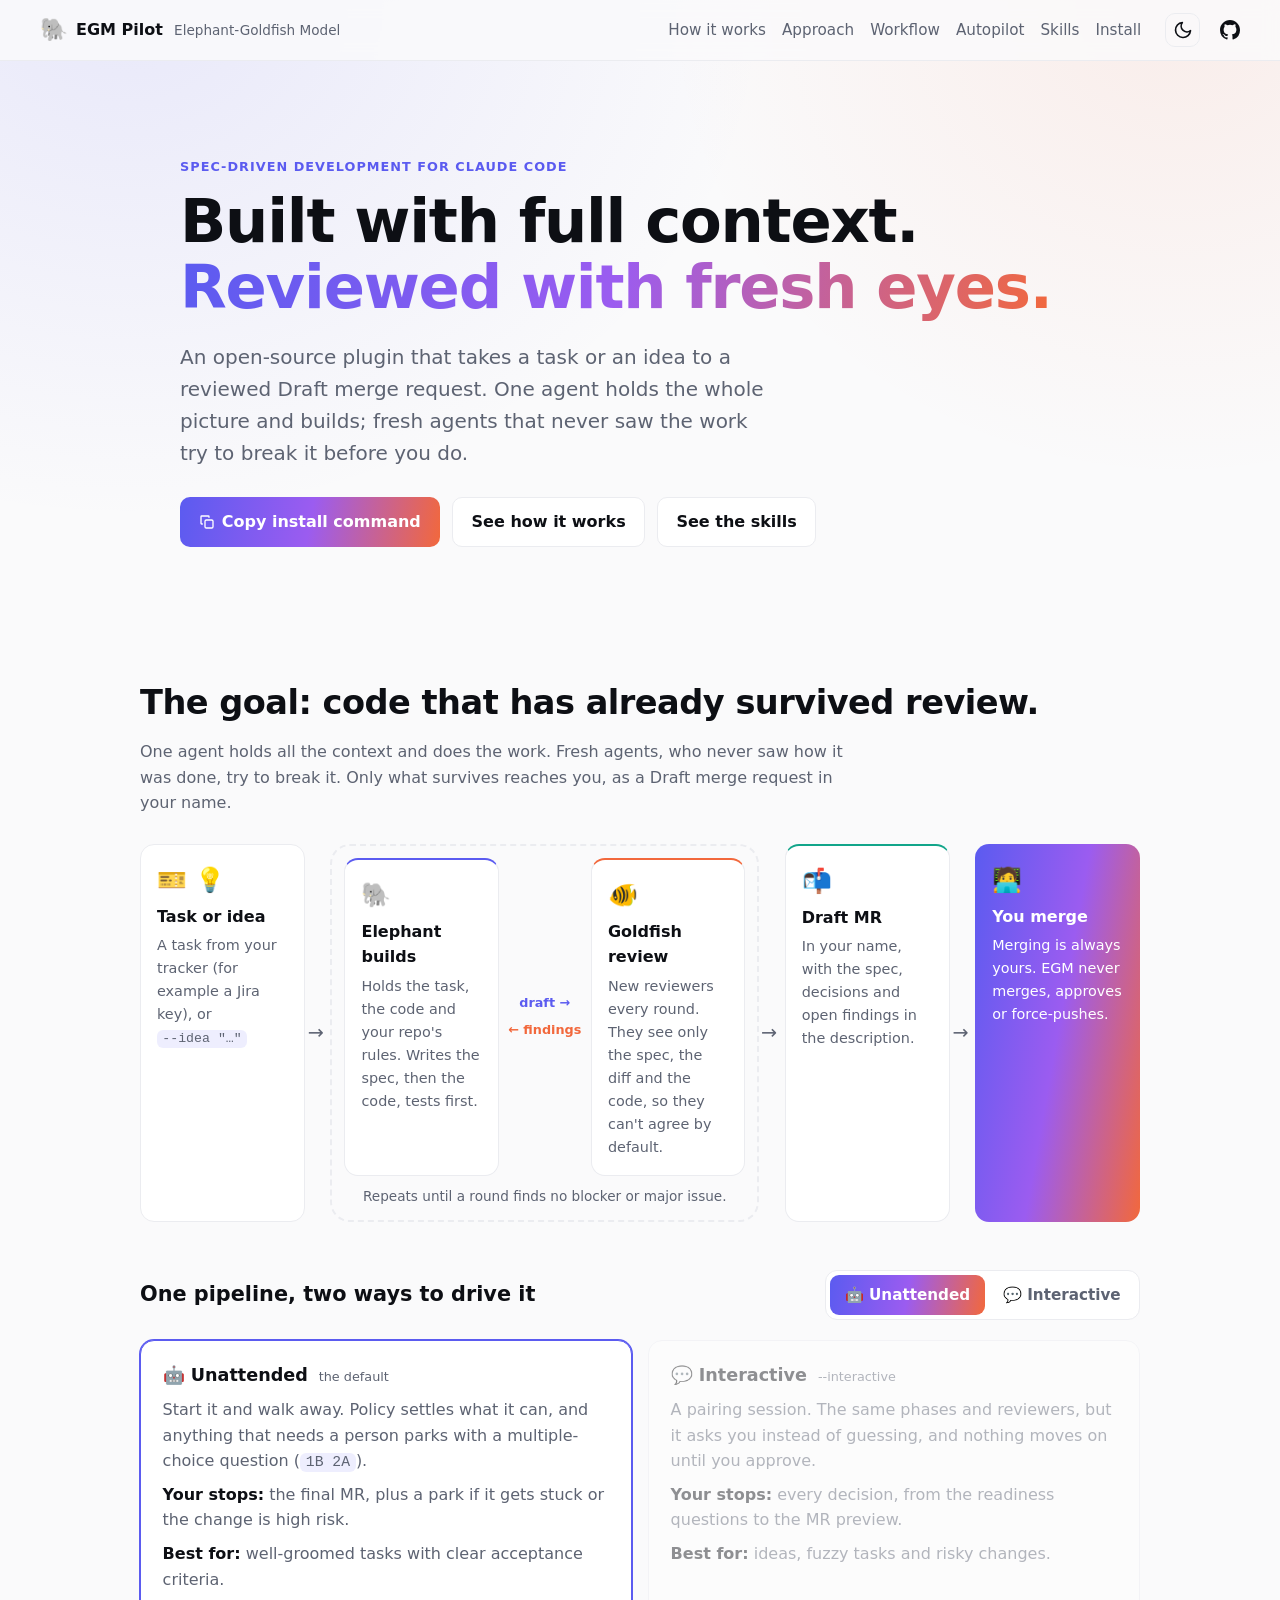
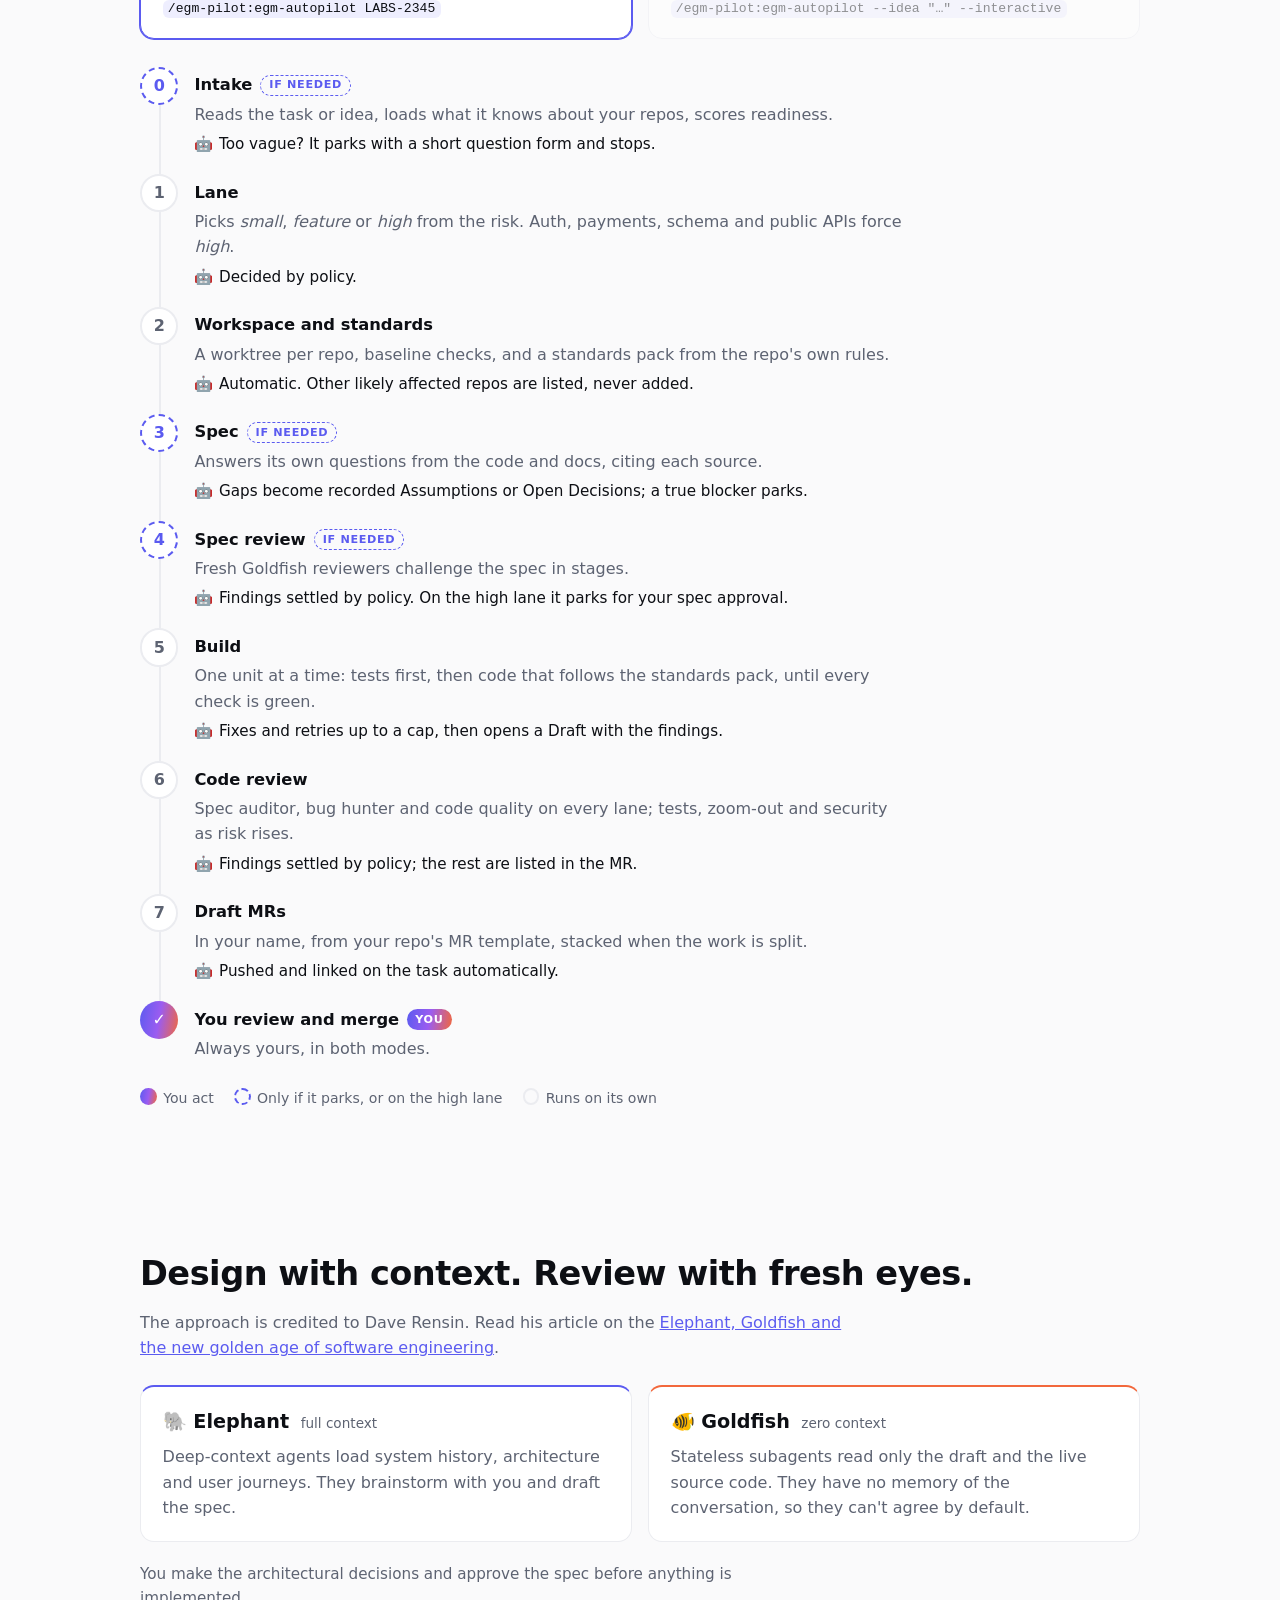
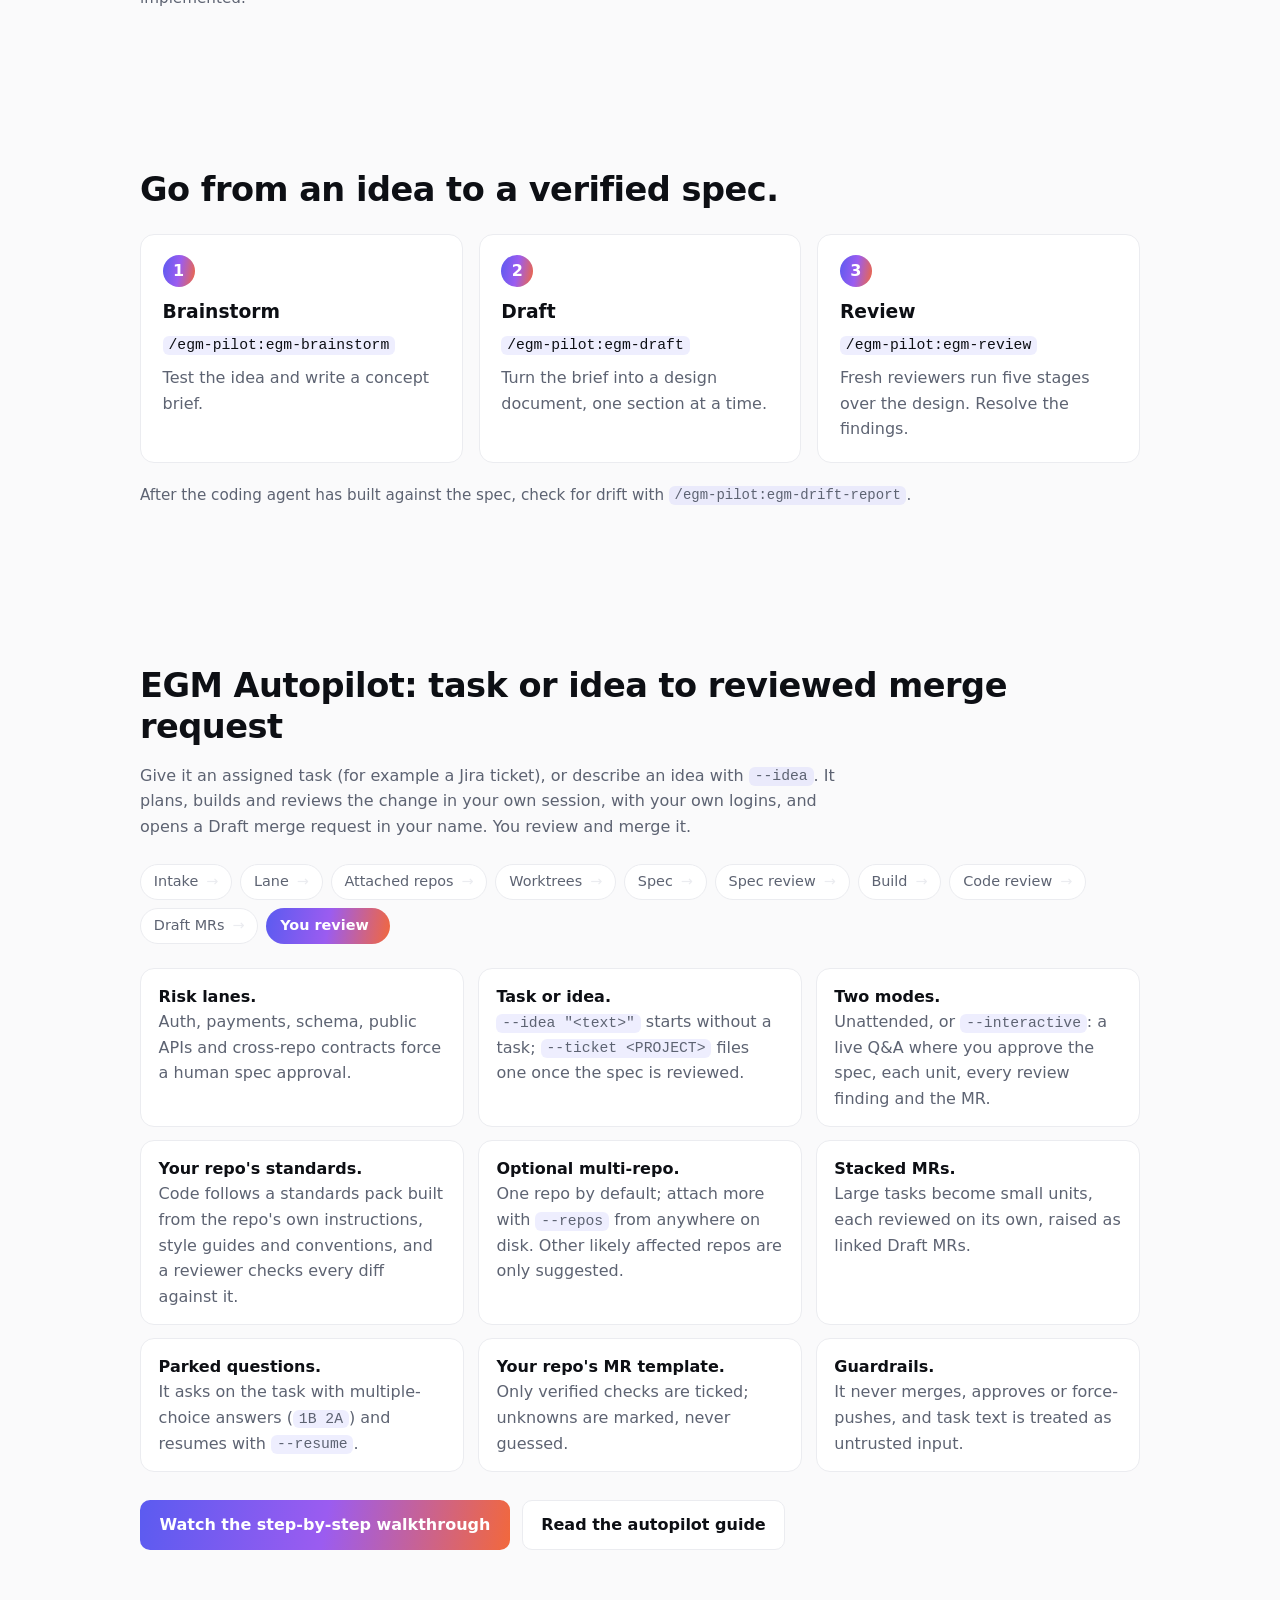
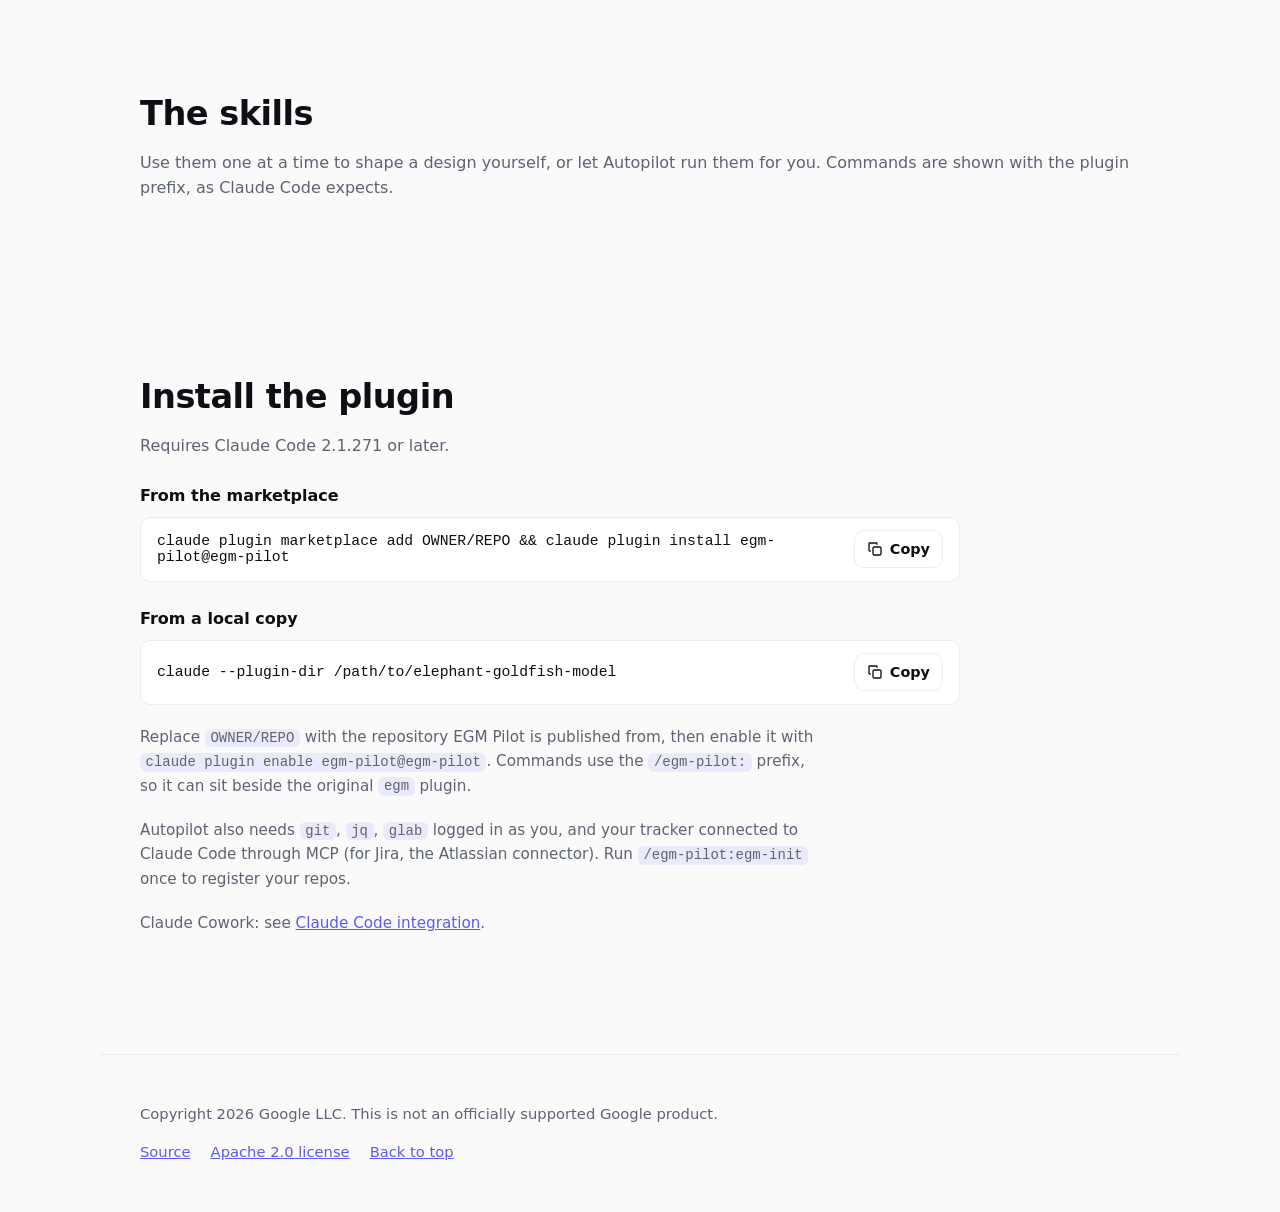
==== commit 6bb894d7: "Rename plugin from egm to egm-pilot (EGM Pilot) - Plugin and marketplace id: egm-pilot. Commands and" ====
--- a/site/index.html
+++ b/site/index.html
@@ -7,8 +7,8 @@
 <head>
 <meta charset="utf-8">
 <meta name="viewport" content="width=device-width, initial-scale=1">
-<title>EGM for Claude Code: from task to reviewed merge request</title>
-<meta name="description" content="EGM is a Claude Code plugin for spec-driven development: deep-context agents draft specs, zero-context subagents stress-test them, and EGM Autopilot takes a task or an idea to a reviewed Draft merge request.">
+<title>EGM Pilot: from task to reviewed merge request, for Claude Code</title>
+<meta name="description" content="EGM Pilot is a Claude Code plugin for spec-driven development, built on the Elephant-Goldfish Model: deep-context agents draft specs, zero-context subagents stress-test them, and EGM Autopilot takes a task or an idea to a reviewed Draft merge request.">
 <link rel="icon" href="data:image/svg+xml,%3Csvg xmlns=%22http://www.w3.org/2000/svg%22 viewBox=%220 0 100 100%22%3E%3Ctext y=%22.9em%22 font-size=%2290%22%3E%F0%9F%90%98%3C/text%3E%3C/svg%3E">
 <link rel="stylesheet" href="assets/site.css">
 <script>try { var t = localStorage.getItem("egm-theme"); if (t === "light" || t === "dark") document.documentElement.setAttribute("data-theme", t); } catch (e) {}</script>
@@ -17,7 +17,7 @@
 <a class="skip" href="#main">Skip to content</a>
 
 <header class="nav">
-  <a class="brand" href="#top"><span class="mark" aria-hidden="true">🐘</span><span class="brand-name"><span data-site="title">Elephant-Goldfish Model</span> <abbr data-site="abbr" title="Elephant-Goldfish Model">EGM</abbr></span></a>
+  <a class="brand" href="#top"><span class="mark" aria-hidden="true">🐘</span><span class="brand-name"><span data-site="title">EGM Pilot</span> <small class="brand-sub" data-site="abbr">Elephant-Goldfish Model</small></span></a>
   <nav class="nav-links" aria-label="Sections">
     <a href="#how">How it works</a>
     <a href="#approach">Approach</a>
@@ -99,14 +99,14 @@
         <p>Start it and walk away. Policy settles what it can, and anything that needs a person parks with a multiple-choice question (<code>1B 2A</code>).</p>
         <p class="stops"><strong>Your stops:</strong> the final MR, plus a park if it gets stuck or the change is high risk.</p>
         <p class="best"><strong>Best for:</strong> well-groomed tasks with clear acceptance criteria.</p>
-        <code class="cmd">/egm:egm-autopilot LABS-2345</code>
+        <code class="cmd">/egm-pilot:egm-autopilot LABS-2345</code>
       </article>
       <article class="card mode-card i">
         <h4>💬 Interactive <small>--interactive</small></h4>
         <p>A pairing session. The same phases and reviewers, but it asks you instead of guessing, and nothing moves on until you approve.</p>
         <p class="stops"><strong>Your stops:</strong> every decision, from the readiness questions to the MR preview.</p>
         <p class="best"><strong>Best for:</strong> ideas, fuzzy tasks and risky changes.</p>
-        <code class="cmd">/egm:egm-autopilot --idea "…" --interactive</code>
+        <code class="cmd">/egm-pilot:egm-autopilot --idea "…" --interactive</code>
       </article>
     </div>
 
@@ -191,23 +191,23 @@
     <li class="card step">
       <span class="step-no">1</span>
       <h3>Brainstorm</h3>
-      <code>/egm:egm-brainstorm</code>
+      <code>/egm-pilot:egm-brainstorm</code>
       <p>Test the idea and write a concept brief.</p>
     </li>
     <li class="card step">
       <span class="step-no">2</span>
       <h3>Draft</h3>
-      <code>/egm:egm-draft</code>
+      <code>/egm-pilot:egm-draft</code>
       <p>Turn the brief into a design document, one section at a time.</p>
     </li>
     <li class="card step">
       <span class="step-no">3</span>
       <h3>Review</h3>
-      <code>/egm:egm-review</code>
+      <code>/egm-pilot:egm-review</code>
       <p>Fresh reviewers run five stages over the design. Resolve the findings.</p>
     </li>
   </ol>
-  <p class="note">After the coding agent has built against the spec, check for drift with <code>/egm:egm-drift-report</code>.</p>
+  <p class="note">After the coding agent has built against the spec, check for drift with <code>/egm-pilot:egm-drift-report</code>.</p>
 </section>
 
 <section class="section" id="autopilot" aria-labelledby="autopilot-title">
@@ -247,7 +247,7 @@
   <div class="install">
     <h3>From the marketplace</h3>
     <div class="command">
-      <code data-site="install_command">claude plugin marketplace add google/elephant-goldfish-model && claude plugin install egm@egm</code>
+      <code data-site="install_command">claude plugin marketplace add OWNER/REPO && claude plugin install egm-pilot@egm-pilot</code>
       <button class="btn small" type="button" data-copy="install">Copy</button>
     </div>
     <h3>From a local copy</h3>
@@ -255,8 +255,8 @@
       <code data-site="local_install_command">claude --plugin-dir /path/to/elephant-goldfish-model</code>
       <button class="btn small" type="button" data-copy="local">Copy</button>
     </div>
-    <p class="note">Use a uniquely named copy if an <code>egm</code> plugin is already installed. Then enable it with <code>claude plugin enable egm@egm</code>.</p>
-    <p class="note">Autopilot also needs <code>git</code>, <code>jq</code>, <code>glab</code> logged in as you, and your tracker connected to Claude Code through MCP (for Jira, the Atlassian connector). Run <code>/egm:egm-init</code> once to register your repos.</p>
+    <p class="note">Replace <code>OWNER/REPO</code> with the repository EGM Pilot is published from, then enable it with <code>claude plugin enable egm-pilot@egm-pilot</code>. Commands use the <code>/egm-pilot:</code> prefix, so it can sit beside the original <code>egm</code> plugin.</p>
+    <p class="note">Autopilot also needs <code>git</code>, <code>jq</code>, <code>glab</code> logged in as you, and your tracker connected to Claude Code through MCP (for Jira, the Atlassian connector). Run <code>/egm-pilot:egm-init</code> once to register your repos.</p>
     <p class="note">Claude Cowork: see <a href="https://github.com/google/elephant-goldfish-model/blob/main/docs/claude.md#claude-cowork" rel="noopener">Claude Code integration</a>.</p>
   </div>
 </section>
--- a/site/assets/site.css
+++ b/site/assets/site.css
@@ -80,7 +80,7 @@
   border-bottom: 1px solid var(--line);
 }
 .brand { display: flex; align-items: center; gap: 0.5rem; color: var(--ink); text-decoration: none; font-weight: 650; }
-.brand abbr { text-decoration: none; color: var(--muted); font-weight: 500; }
+.brand-sub { color: var(--muted); font-weight: 500; font-size: 0.85rem; margin-left: 0.35rem; }
 .mark { font-size: 1.4rem; }
 .nav-links { display: flex; gap: 1rem; margin-left: auto; flex-wrap: wrap; }
 .nav-links a { color: var(--muted); text-decoration: none; font-size: 0.95rem; }
@@ -335,6 +335,7 @@
   .nav-links { display: none; }
   .nav { justify-content: space-between; }
   .theme-toggle { margin-left: auto; }
+  .brand-sub { display: none; }
 }
 
 @media (prefers-reduced-motion: reduce) {
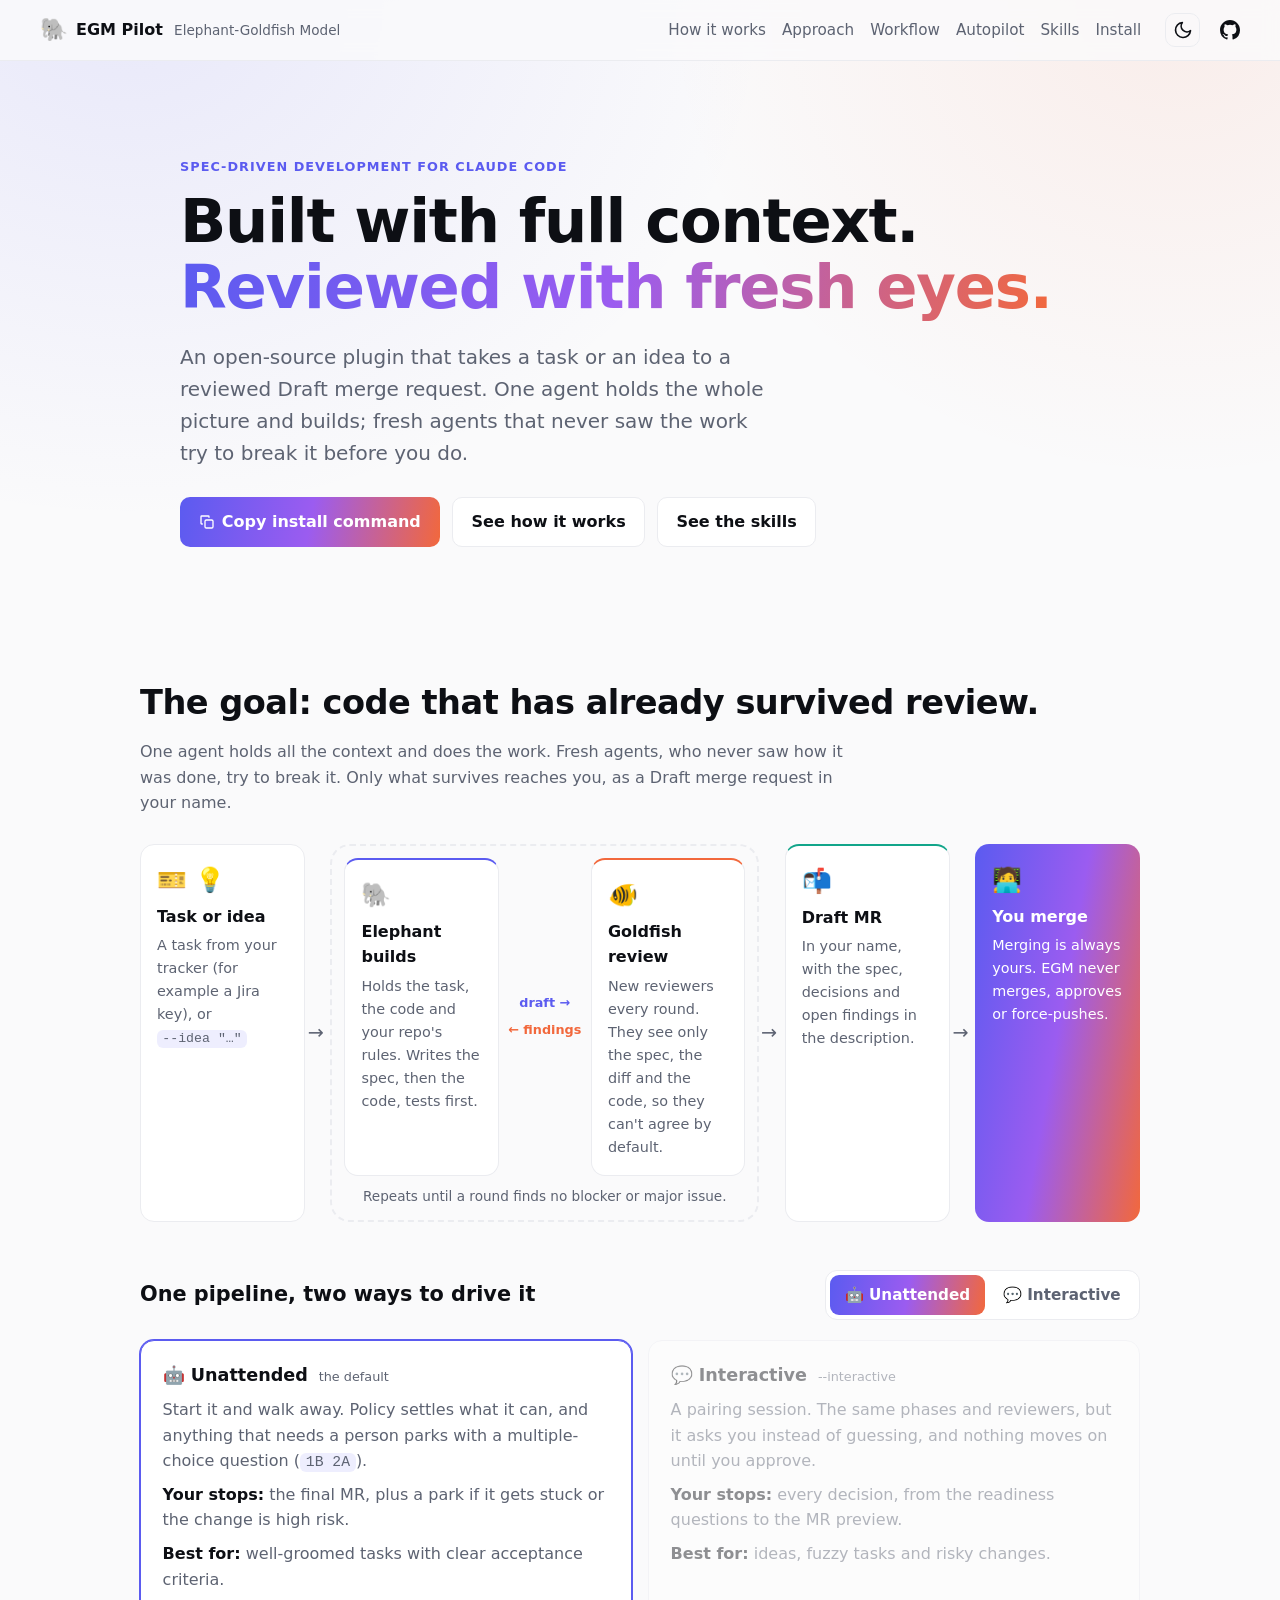
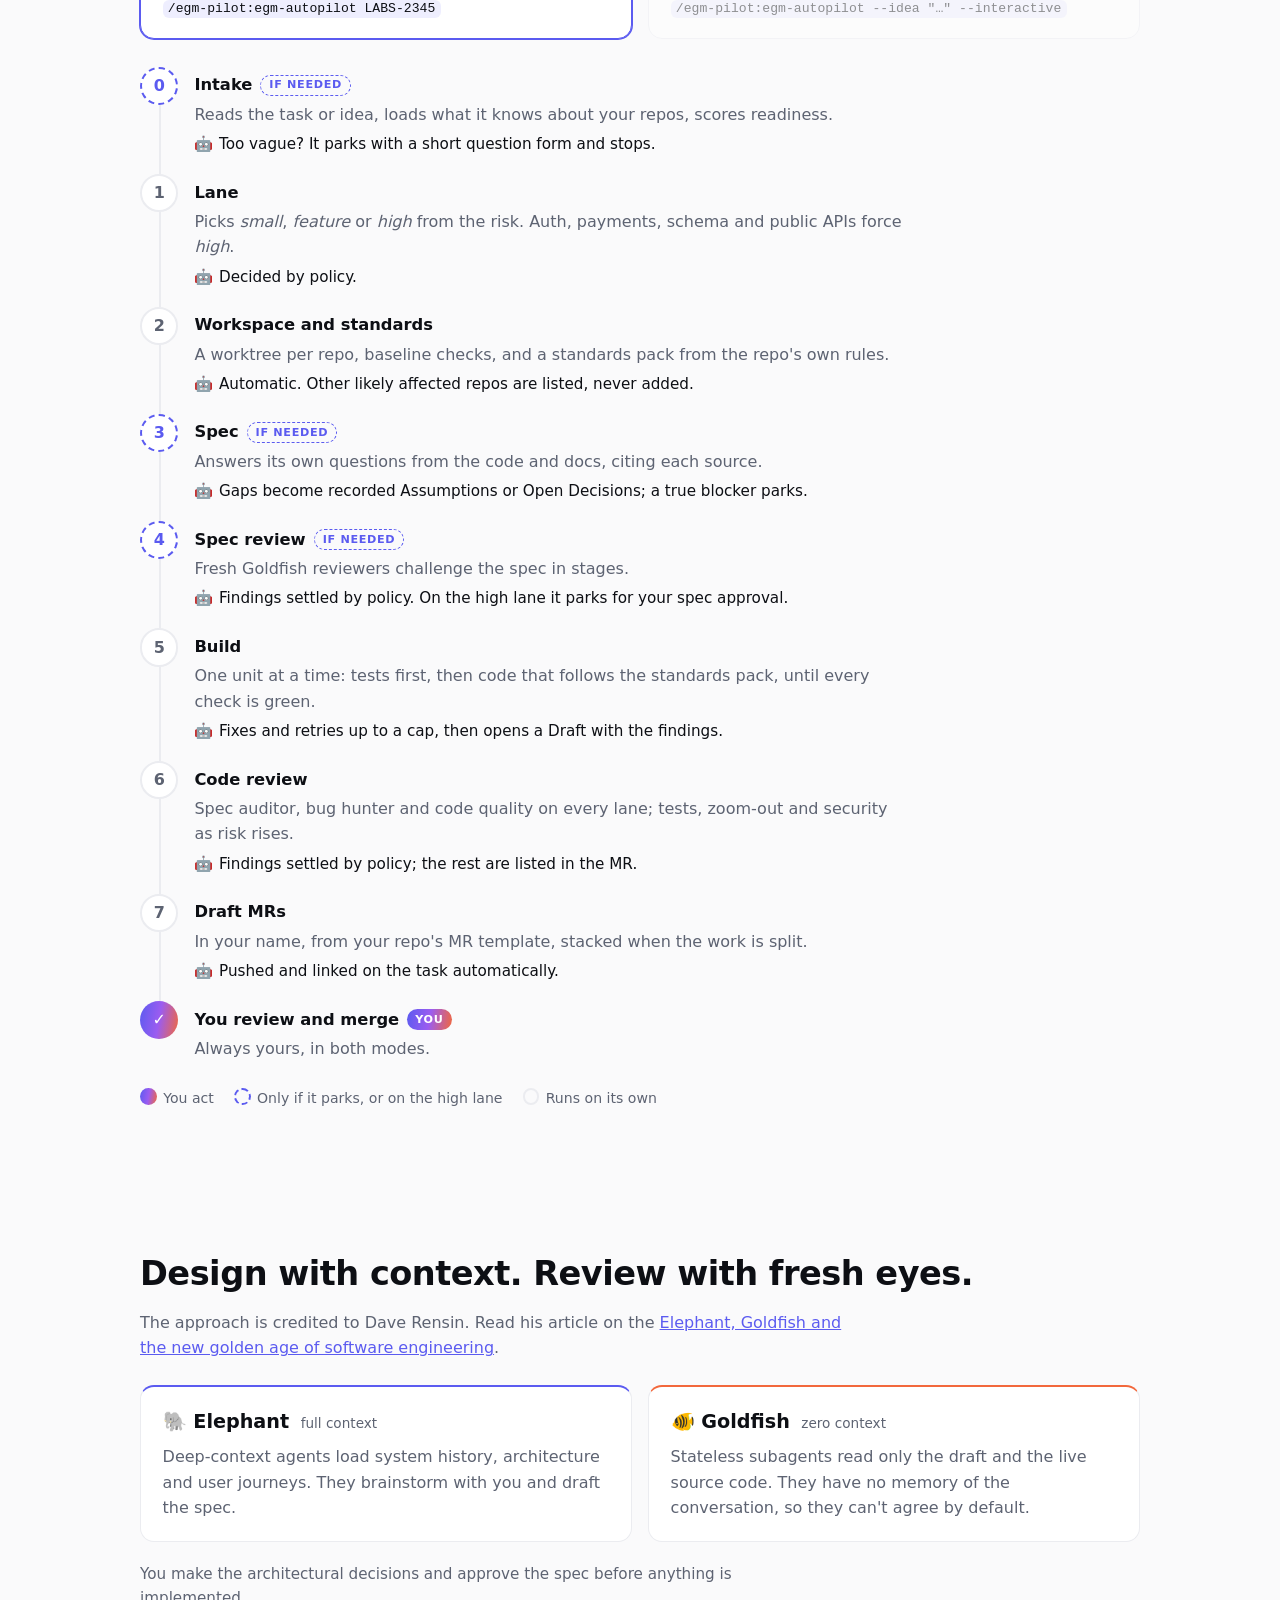
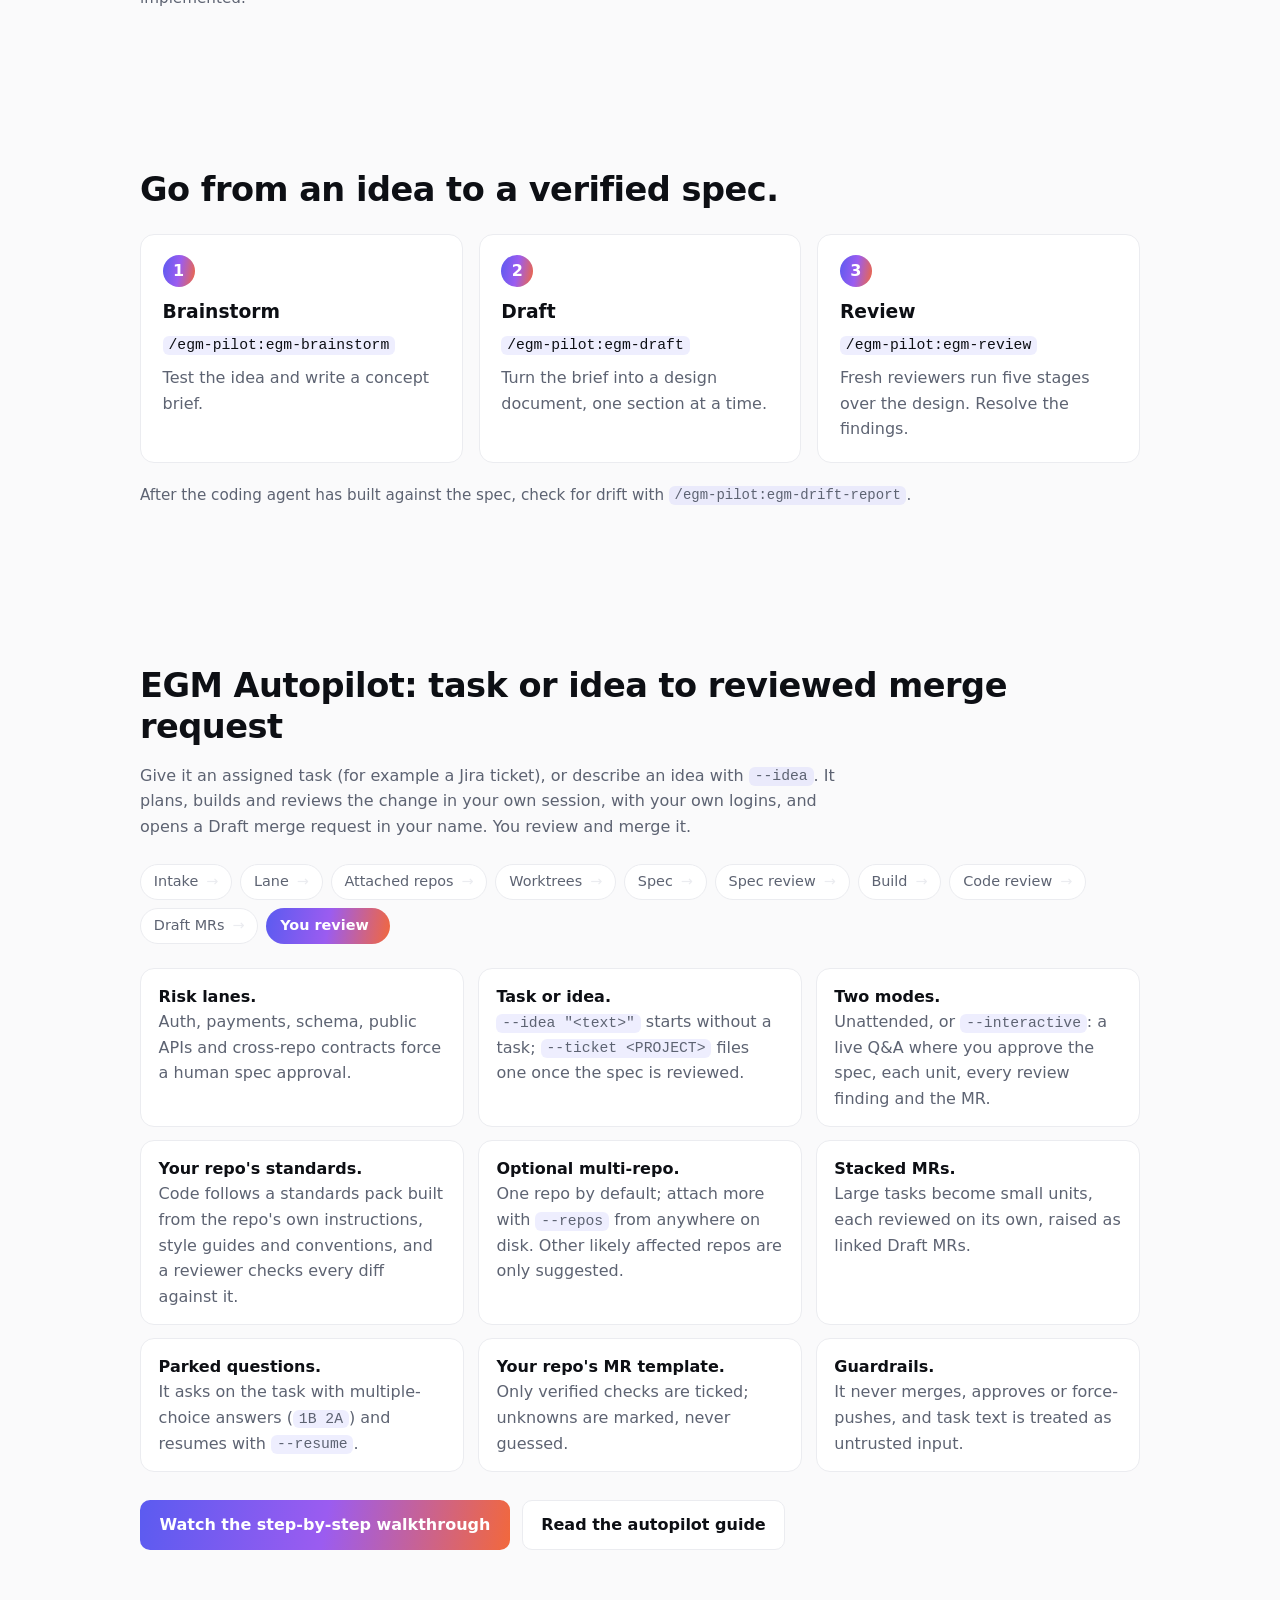
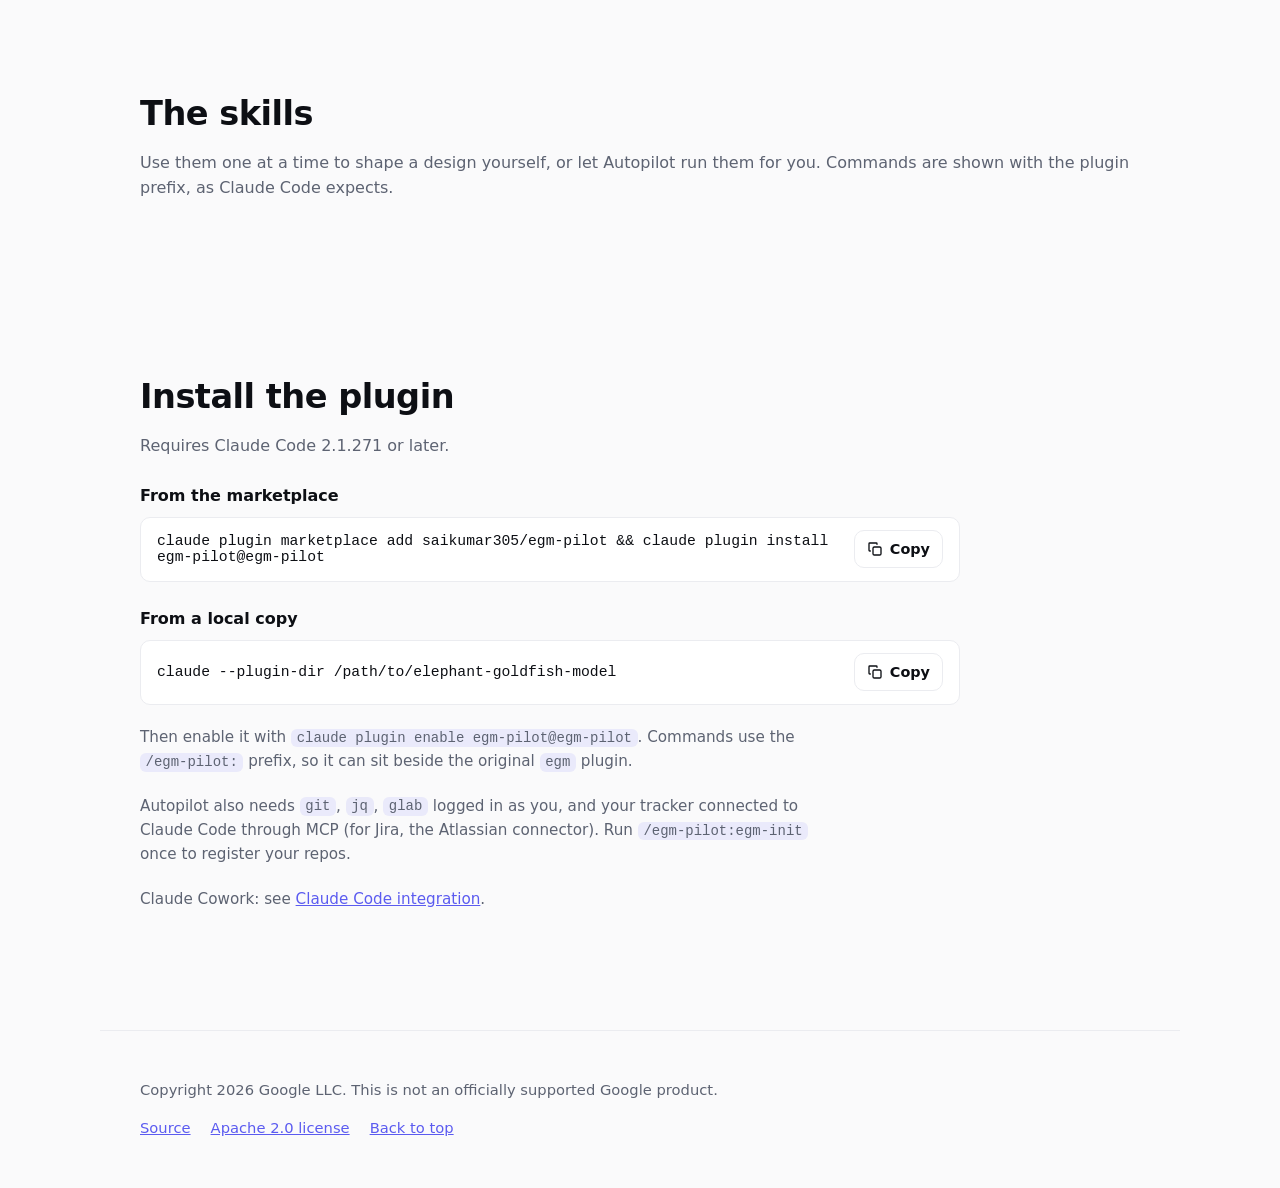
==== commit 45e215ab: "Point install commands and site links at saikumar305/egm-pilot Replace the OWNER/REPO placeholder wi" ====
--- a/site/index.html
+++ b/site/index.html
@@ -247,7 +247,7 @@
   <div class="install">
     <h3>From the marketplace</h3>
     <div class="command">
-      <code data-site="install_command">claude plugin marketplace add OWNER/REPO && claude plugin install egm-pilot@egm-pilot</code>
+      <code data-site="install_command">claude plugin marketplace add saikumar305/egm-pilot && claude plugin install egm-pilot@egm-pilot</code>
       <button class="btn small" type="button" data-copy="install">Copy</button>
     </div>
     <h3>From a local copy</h3>
@@ -255,9 +255,9 @@
       <code data-site="local_install_command">claude --plugin-dir /path/to/elephant-goldfish-model</code>
       <button class="btn small" type="button" data-copy="local">Copy</button>
     </div>
-    <p class="note">Replace <code>OWNER/REPO</code> with the repository EGM Pilot is published from, then enable it with <code>claude plugin enable egm-pilot@egm-pilot</code>. Commands use the <code>/egm-pilot:</code> prefix, so it can sit beside the original <code>egm</code> plugin.</p>
+    <p class="note">Then enable it with <code>claude plugin enable egm-pilot@egm-pilot</code>. Commands use the <code>/egm-pilot:</code> prefix, so it can sit beside the original <code>egm</code> plugin.</p>
     <p class="note">Autopilot also needs <code>git</code>, <code>jq</code>, <code>glab</code> logged in as you, and your tracker connected to Claude Code through MCP (for Jira, the Atlassian connector). Run <code>/egm-pilot:egm-init</code> once to register your repos.</p>
-    <p class="note">Claude Cowork: see <a href="https://github.com/google/elephant-goldfish-model/blob/main/docs/claude.md#claude-cowork" rel="noopener">Claude Code integration</a>.</p>
+    <p class="note">Claude Cowork: see <a data-site-href="repo_url" data-site-suffix="/blob/main/docs/claude.md#claude-cowork" href="https://github.com/saikumar305/egm-pilot/blob/main/docs/claude.md#claude-cowork" rel="noopener">Claude Code integration</a>.</p>
   </div>
 </section>
 
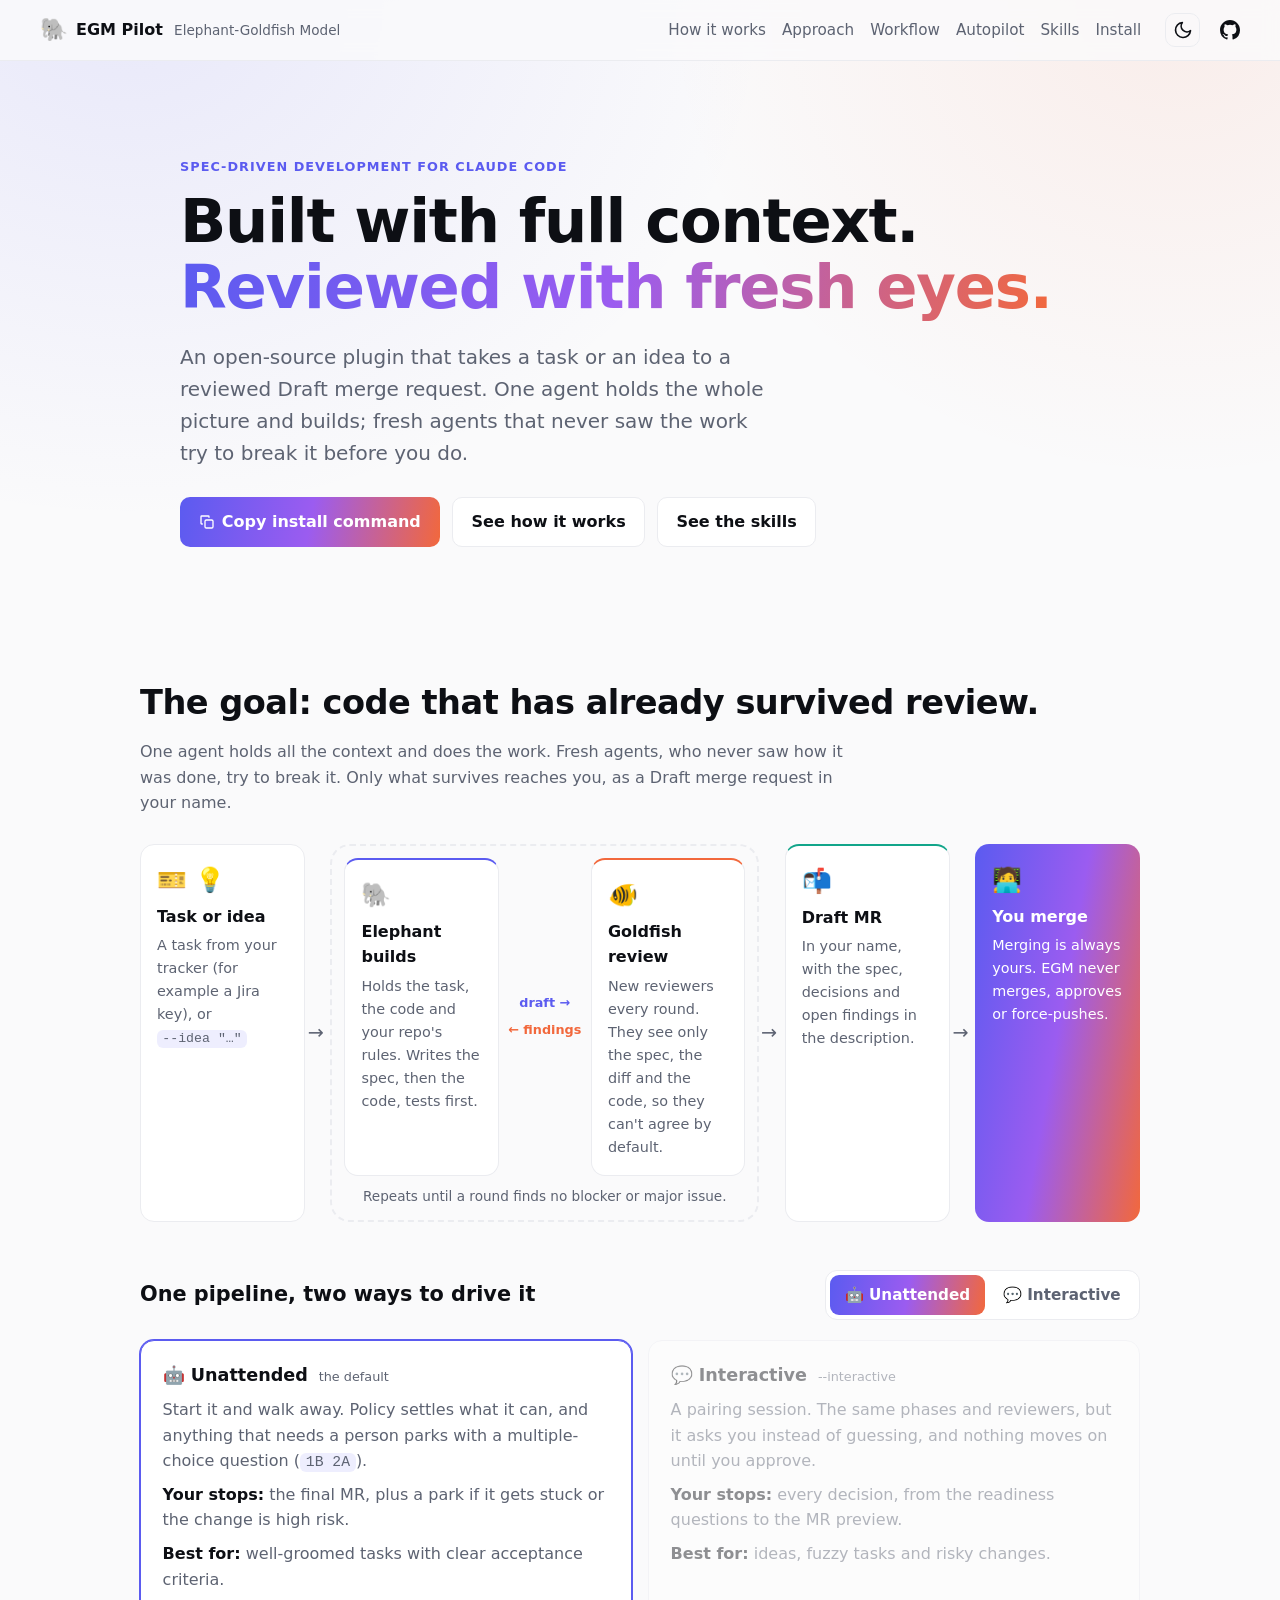
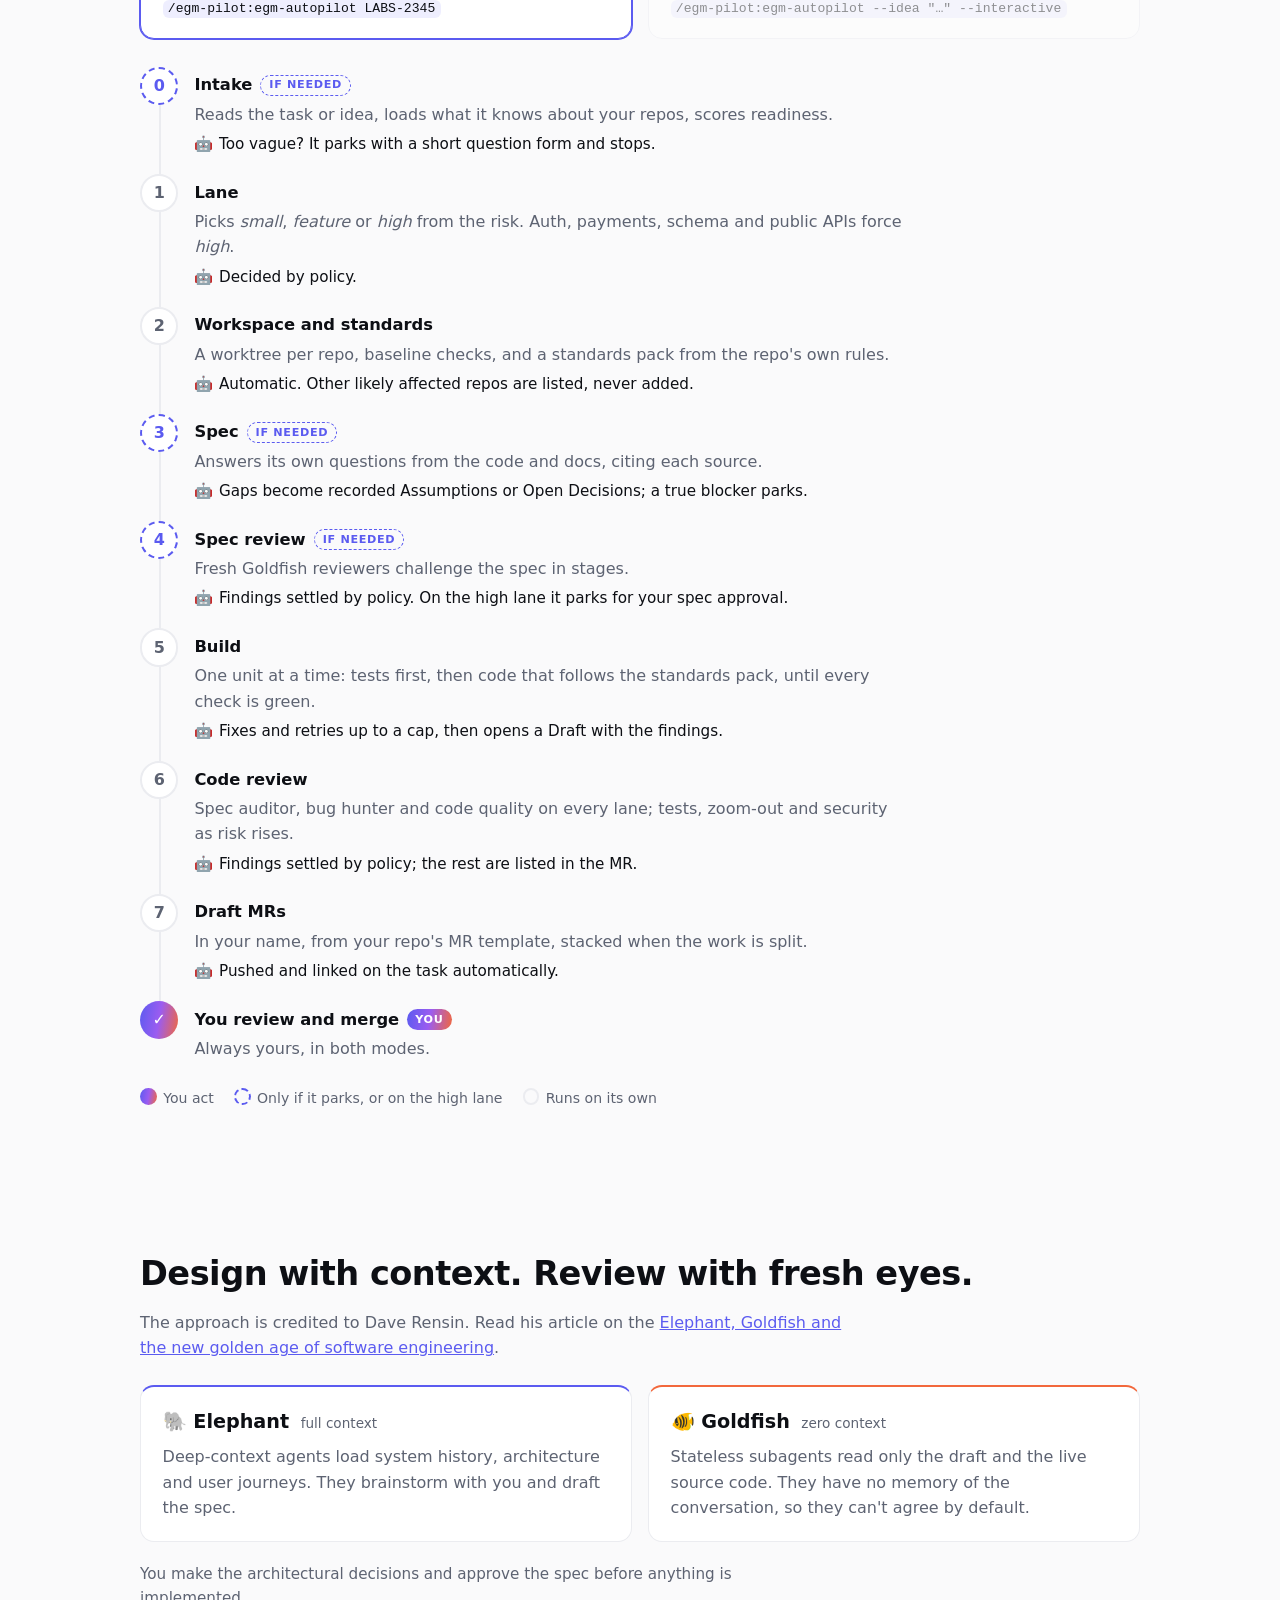
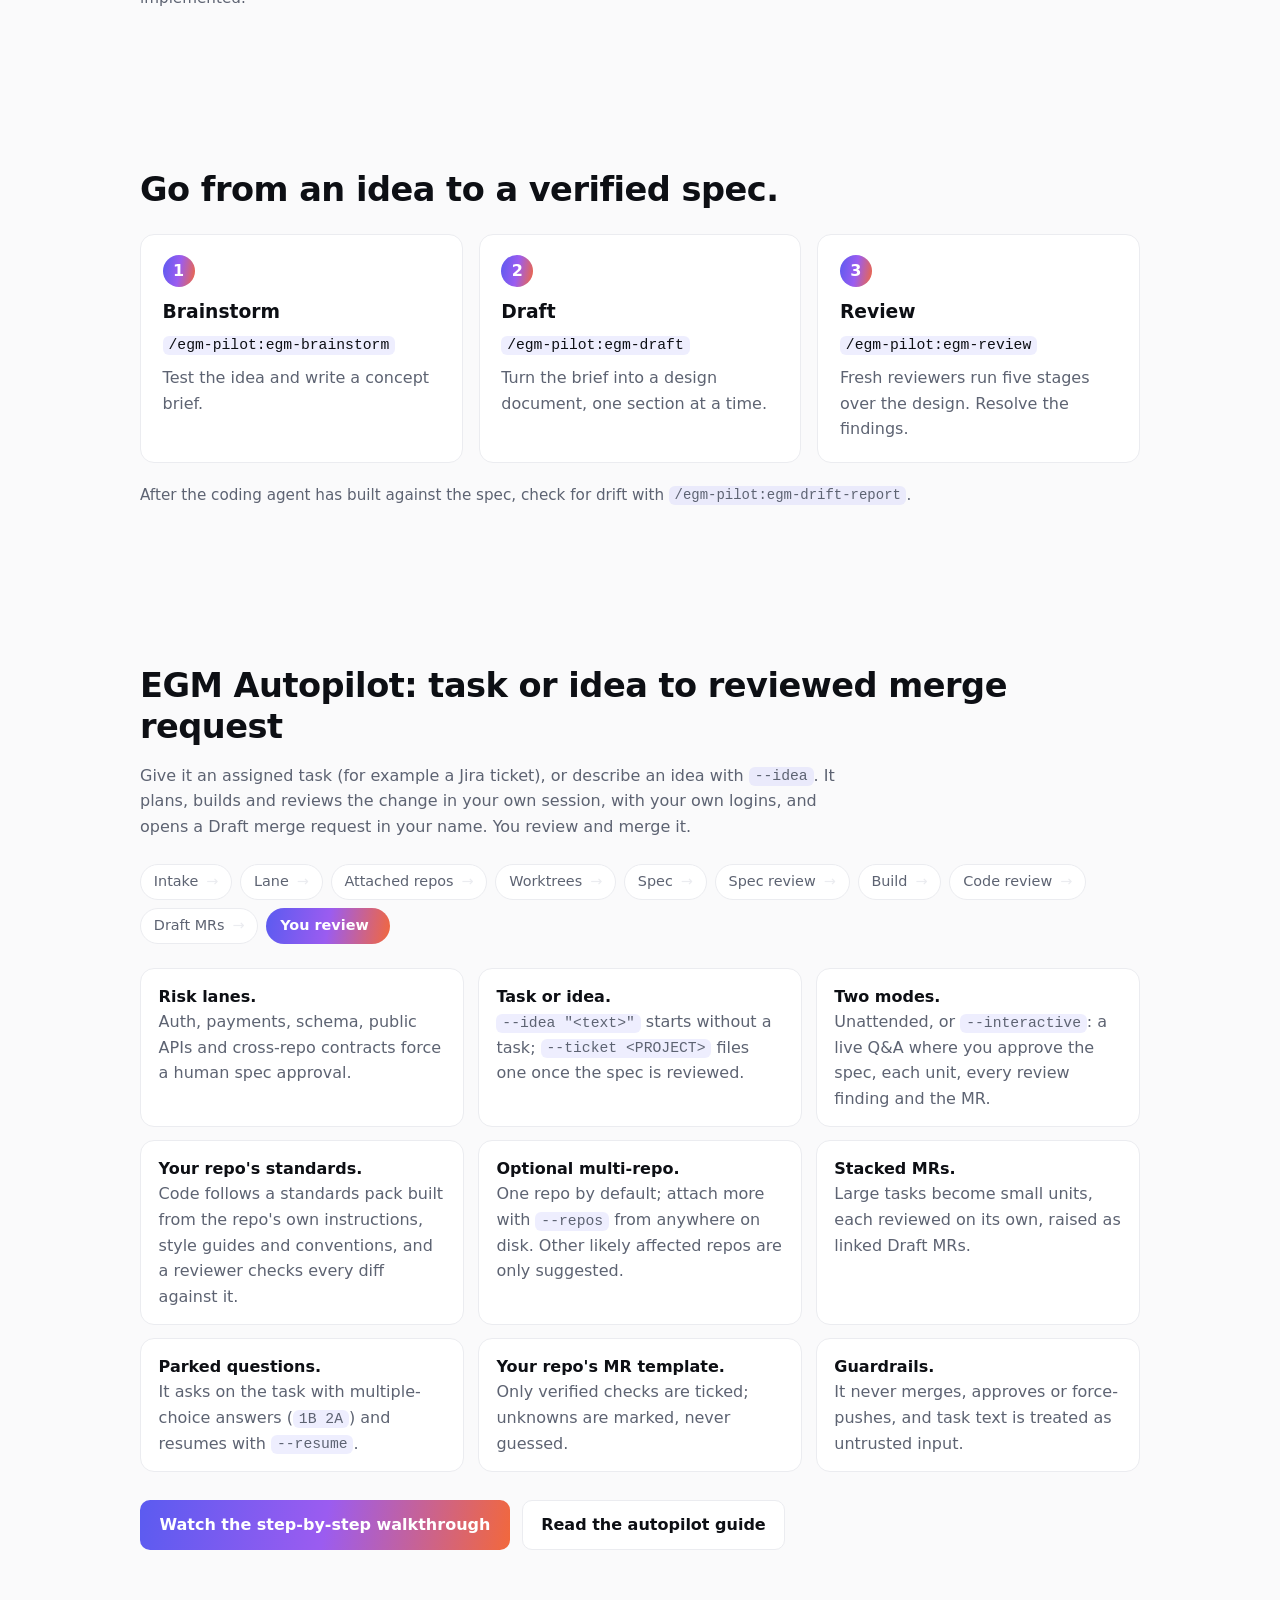
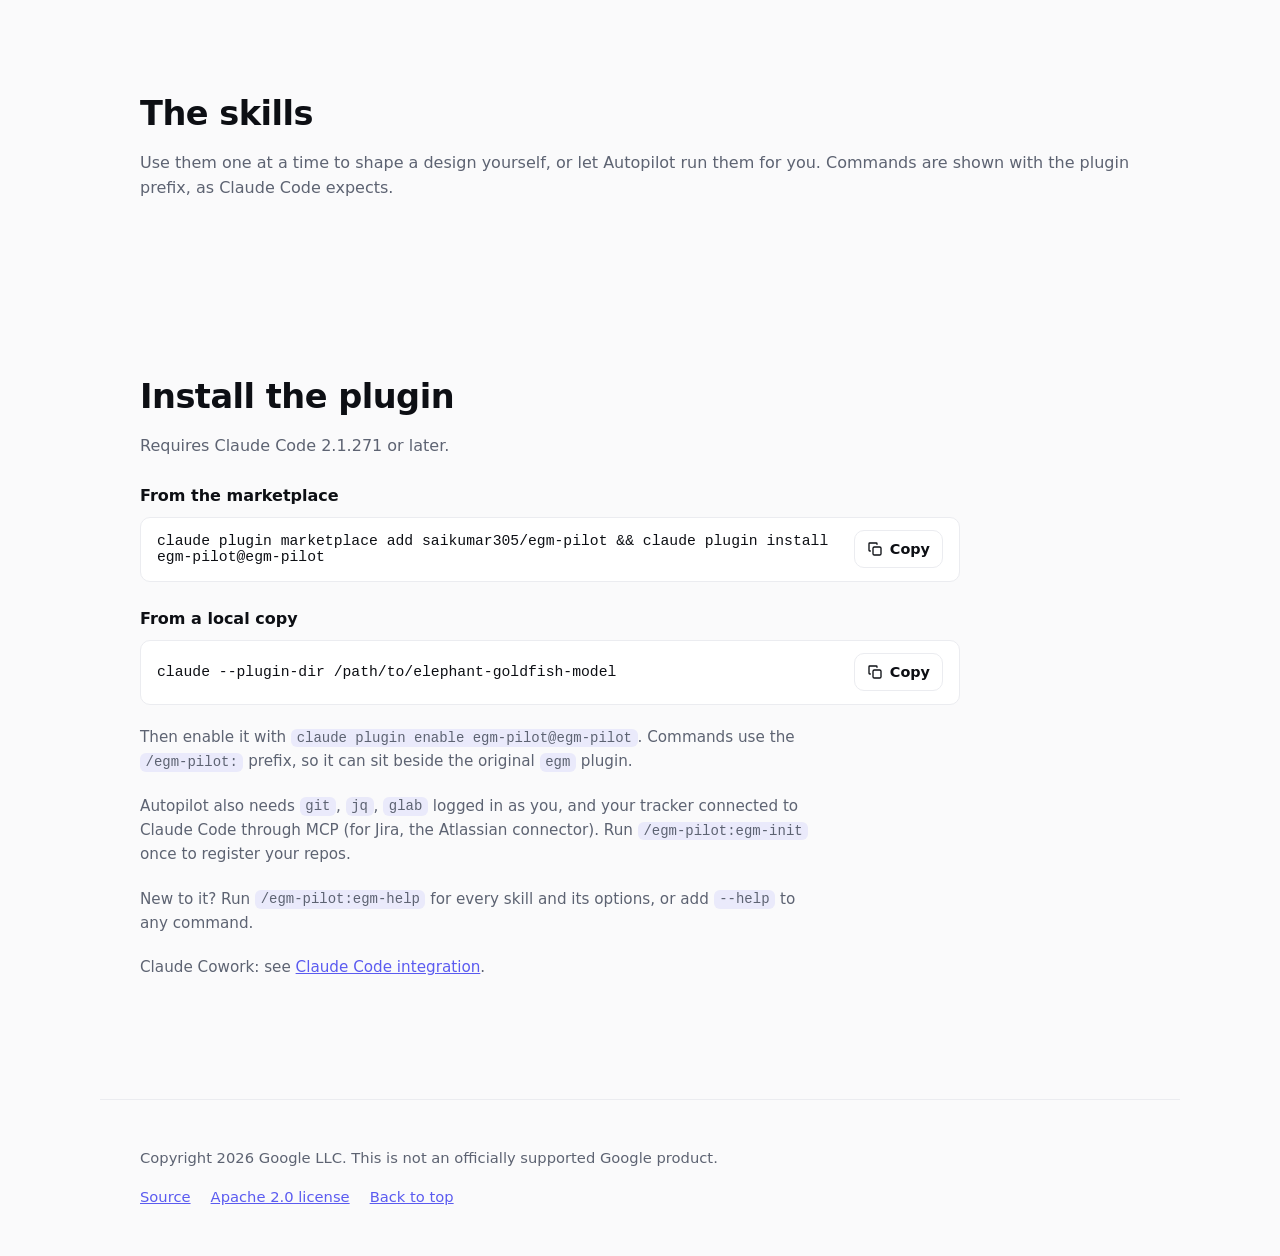
==== commit 9447bb27: "Add egm-help and --help for every skill /egm-pilot:egm-help prints an overview of the skills and com" ====
--- a/site/index.html
+++ b/site/index.html
@@ -30,7 +30,7 @@
     <svg class="moon" viewBox="0 0 24 24" width="20" height="20" aria-hidden="true"><path fill="none" stroke="currentColor" stroke-width="2" stroke-linecap="round" stroke-linejoin="round" d="M21 12.8A9 9 0 1 1 11.2 3a7 7 0 0 0 9.8 9.8z"/></svg>
     <svg class="sun" viewBox="0 0 24 24" width="20" height="20" aria-hidden="true"><g fill="none" stroke="currentColor" stroke-width="2" stroke-linecap="round"><circle cx="12" cy="12" r="4"/><path d="M12 2v2M12 20v2M4.9 4.9l1.4 1.4M17.7 17.7l1.4 1.4M2 12h2M20 12h2M4.9 19.1l1.4-1.4M17.7 6.3l1.4-1.4"/></g></svg>
   </button>
-  <a class="icon-link" data-site-href="repo_url" href="#" aria-label="GitHub repository">
+  <a class="icon-link" data-site-href="repo_url" href="https://github.com/saikumar305/egm-pilot" aria-label="GitHub repository">
     <svg viewBox="0 0 16 16" width="20" height="20" aria-hidden="true"><path fill="currentColor" d="M8 0C3.58 0 0 3.58 0 8a8 8 0 0 0 5.47 7.59c.4.07.55-.17.55-.38v-1.33c-2.23.48-2.7-1.07-2.7-1.07-.36-.92-.89-1.17-.89-1.17-.73-.5.06-.49.06-.49.8.06 1.23.83 1.23.83.72 1.23 1.88.87 2.34.67.07-.52.28-.87.5-1.07-1.78-.2-3.65-.89-3.65-3.96 0-.87.31-1.59.82-2.15-.08-.2-.36-1.02.08-2.12 0 0 .67-.21 2.2.82a7.6 7.6 0 0 1 4 0c1.53-1.04 2.2-.82 2.2-.82.44 1.1.16 1.92.08 2.12.51.56.82 1.27.82 2.15 0 3.08-1.87 3.75-3.66 3.95.29.25.54.73.54 1.48v2.2c0 .21.15.46.55.38A8 8 0 0 0 16 8c0-4.42-3.58-8-8-8z"/></svg>
   </a>
 </header>
@@ -229,7 +229,7 @@
   </ul>
   <div class="hero-actions">
     <a class="btn primary" href="autopilot/flow.html">Watch the step-by-step walkthrough</a>
-    <a class="btn" data-site-href="repo_url" data-site-suffix="/blob/main/docs/autopilot.md" href="#">Read the autopilot guide</a>
+    <a class="btn" data-site-href="repo_url" data-site-suffix="/blob/main/docs/autopilot.md" href="https://github.com/saikumar305/egm-pilot/blob/main/docs/autopilot.md">Read the autopilot guide</a>
   </div>
 </section>
 
@@ -237,7 +237,7 @@
   <h2 id="skills-title">The skills</h2>
   <p class="intro">Use them one at a time to shape a design yourself, or let Autopilot run them for you. Commands are shown with the plugin prefix, as Claude Code expects.</p>
   <div class="skill-grid" id="skill-grid" aria-live="polite">
-    <noscript><p>Enable JavaScript to see the skill list, or read the <a data-site-href="repo_url" href="#">repository</a>.</p></noscript>
+    <noscript><p>Enable JavaScript to see the skill list, or read the <a data-site-href="repo_url" href="https://github.com/saikumar305/egm-pilot">repository</a>.</p></noscript>
   </div>
 </section>
 
@@ -257,6 +257,7 @@
     </div>
     <p class="note">Then enable it with <code>claude plugin enable egm-pilot@egm-pilot</code>. Commands use the <code>/egm-pilot:</code> prefix, so it can sit beside the original <code>egm</code> plugin.</p>
     <p class="note">Autopilot also needs <code>git</code>, <code>jq</code>, <code>glab</code> logged in as you, and your tracker connected to Claude Code through MCP (for Jira, the Atlassian connector). Run <code>/egm-pilot:egm-init</code> once to register your repos.</p>
+    <p class="note">New to it? Run <code>/egm-pilot:egm-help</code> for every skill and its options, or add <code>--help</code> to any command.</p>
     <p class="note">Claude Cowork: see <a data-site-href="repo_url" data-site-suffix="/blob/main/docs/claude.md#claude-cowork" href="https://github.com/saikumar305/egm-pilot/blob/main/docs/claude.md#claude-cowork" rel="noopener">Claude Code integration</a>.</p>
   </div>
 </section>
@@ -266,8 +267,8 @@
 <footer class="footer">
   <p data-site="copyright">Copyright 2026 Google LLC. This is not an officially supported Google product.</p>
   <p class="links">
-    <a data-site-href="repo_url" href="#">Source</a>
-    <a data-site-href="repo_url" data-site-suffix="/blob/main/LICENSE" href="#">Apache 2.0 license</a>
+    <a data-site-href="repo_url" href="https://github.com/saikumar305/egm-pilot">Source</a>
+    <a data-site-href="repo_url" data-site-suffix="/blob/main/LICENSE" href="https://github.com/saikumar305/egm-pilot/blob/main/LICENSE">Apache 2.0 license</a>
     <a href="#top">Back to top</a>
   </p>
 </footer>
--- a/site/assets/site.css
+++ b/site/assets/site.css
@@ -170,6 +170,7 @@
 .skill-group { --tone: var(--elephant); }
 .skill-group.keep-docs-honest { --tone: #9b5cf0; }
 .skill-group.ship-the-change { --tone: var(--goldfish); }
+.skill-group.get-started { --tone: var(--green); }
 .skill-group > h3 { display: flex; align-items: center; gap: 0.6rem; margin: 0; font-size: 1.1rem; }
 .skill-group > h3::before { content: ""; width: 1.5rem; height: 3px; border-radius: 3px; background: var(--tone); }
 .group-blurb { margin: 0.25rem 0 1rem; color: var(--muted); }
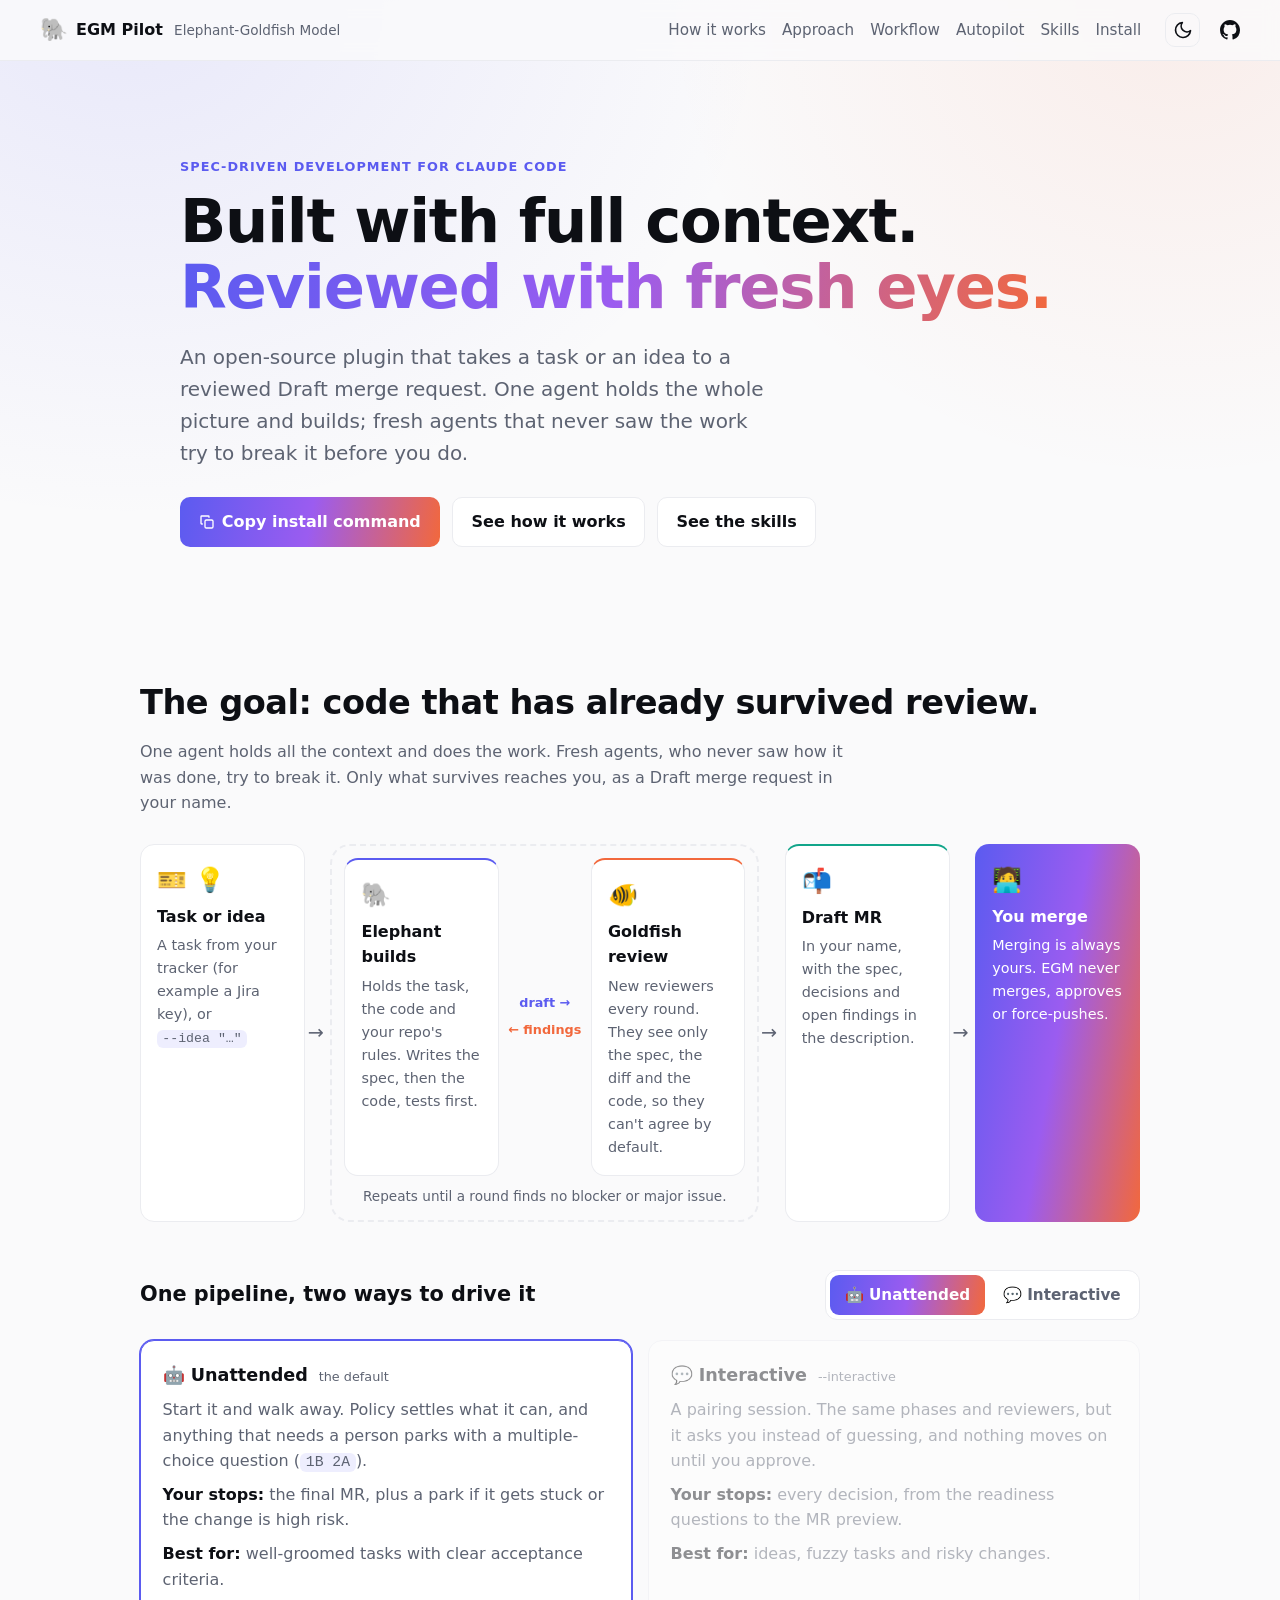
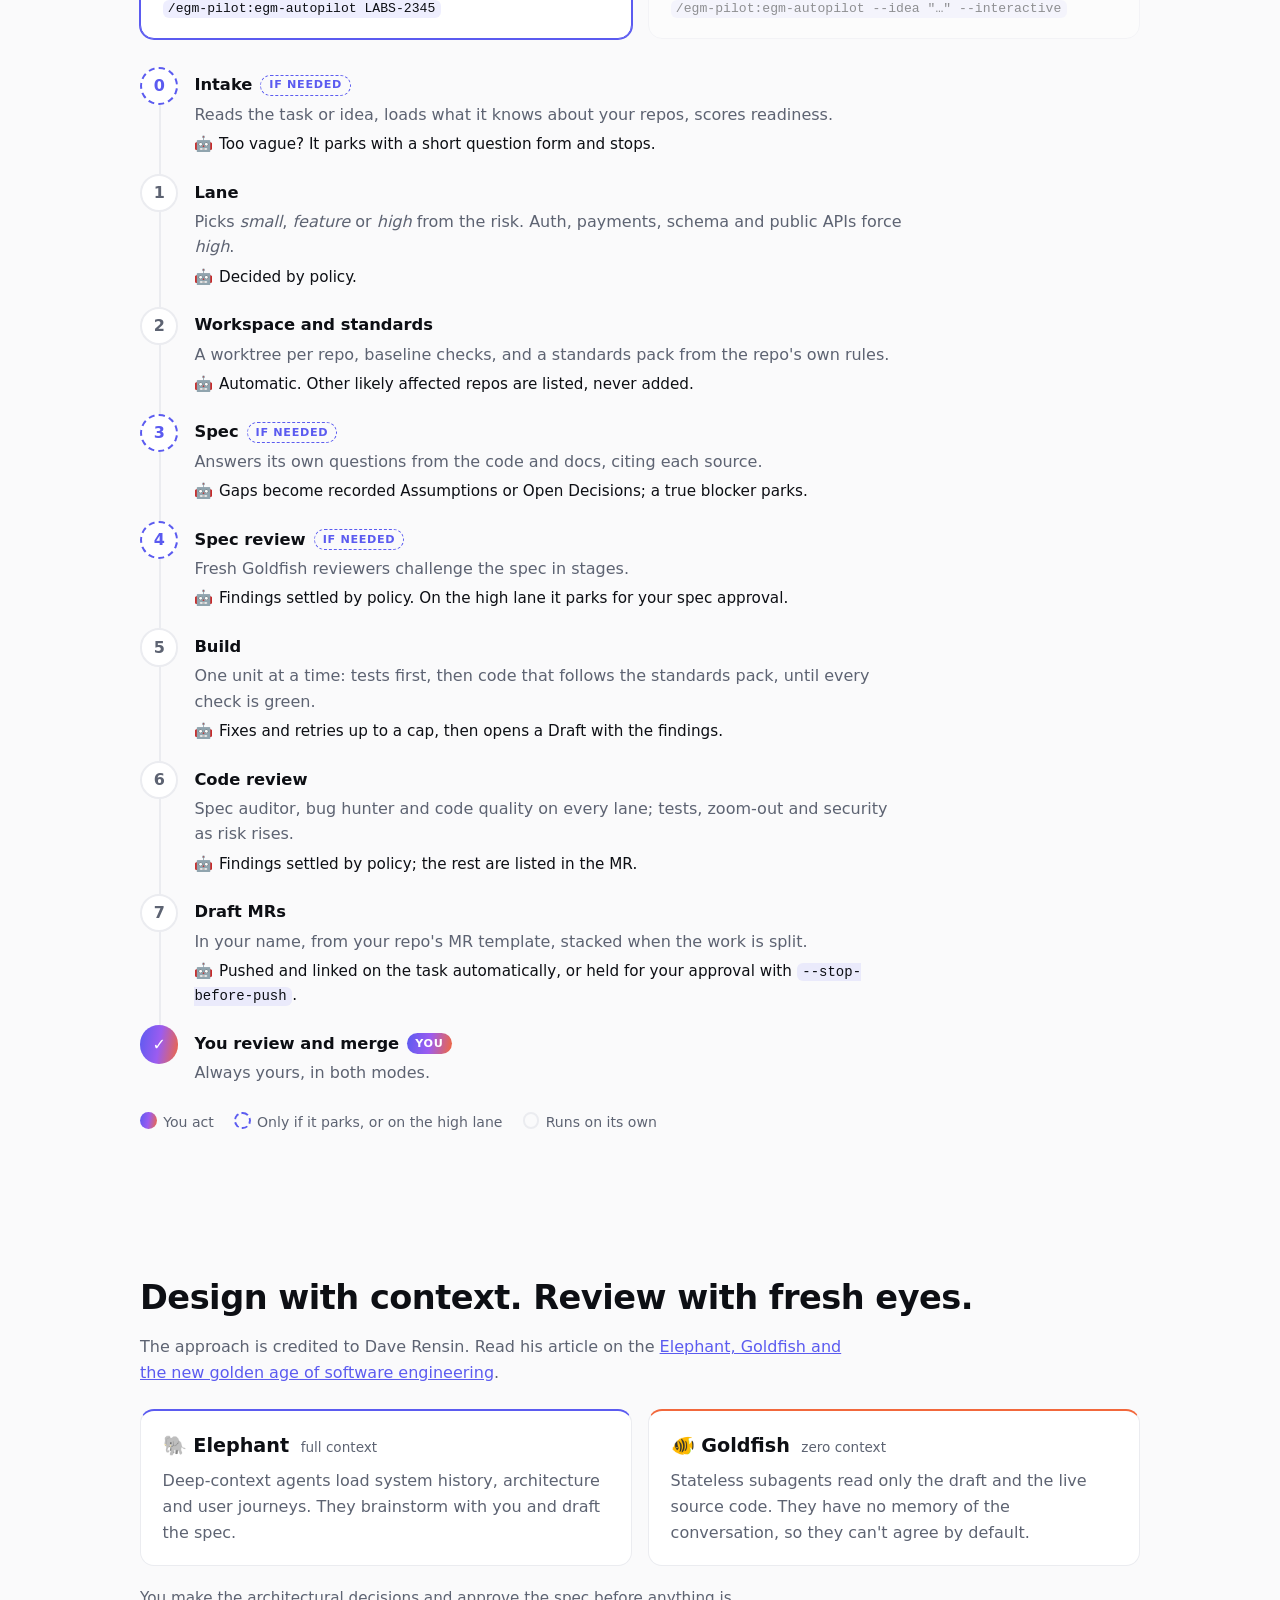
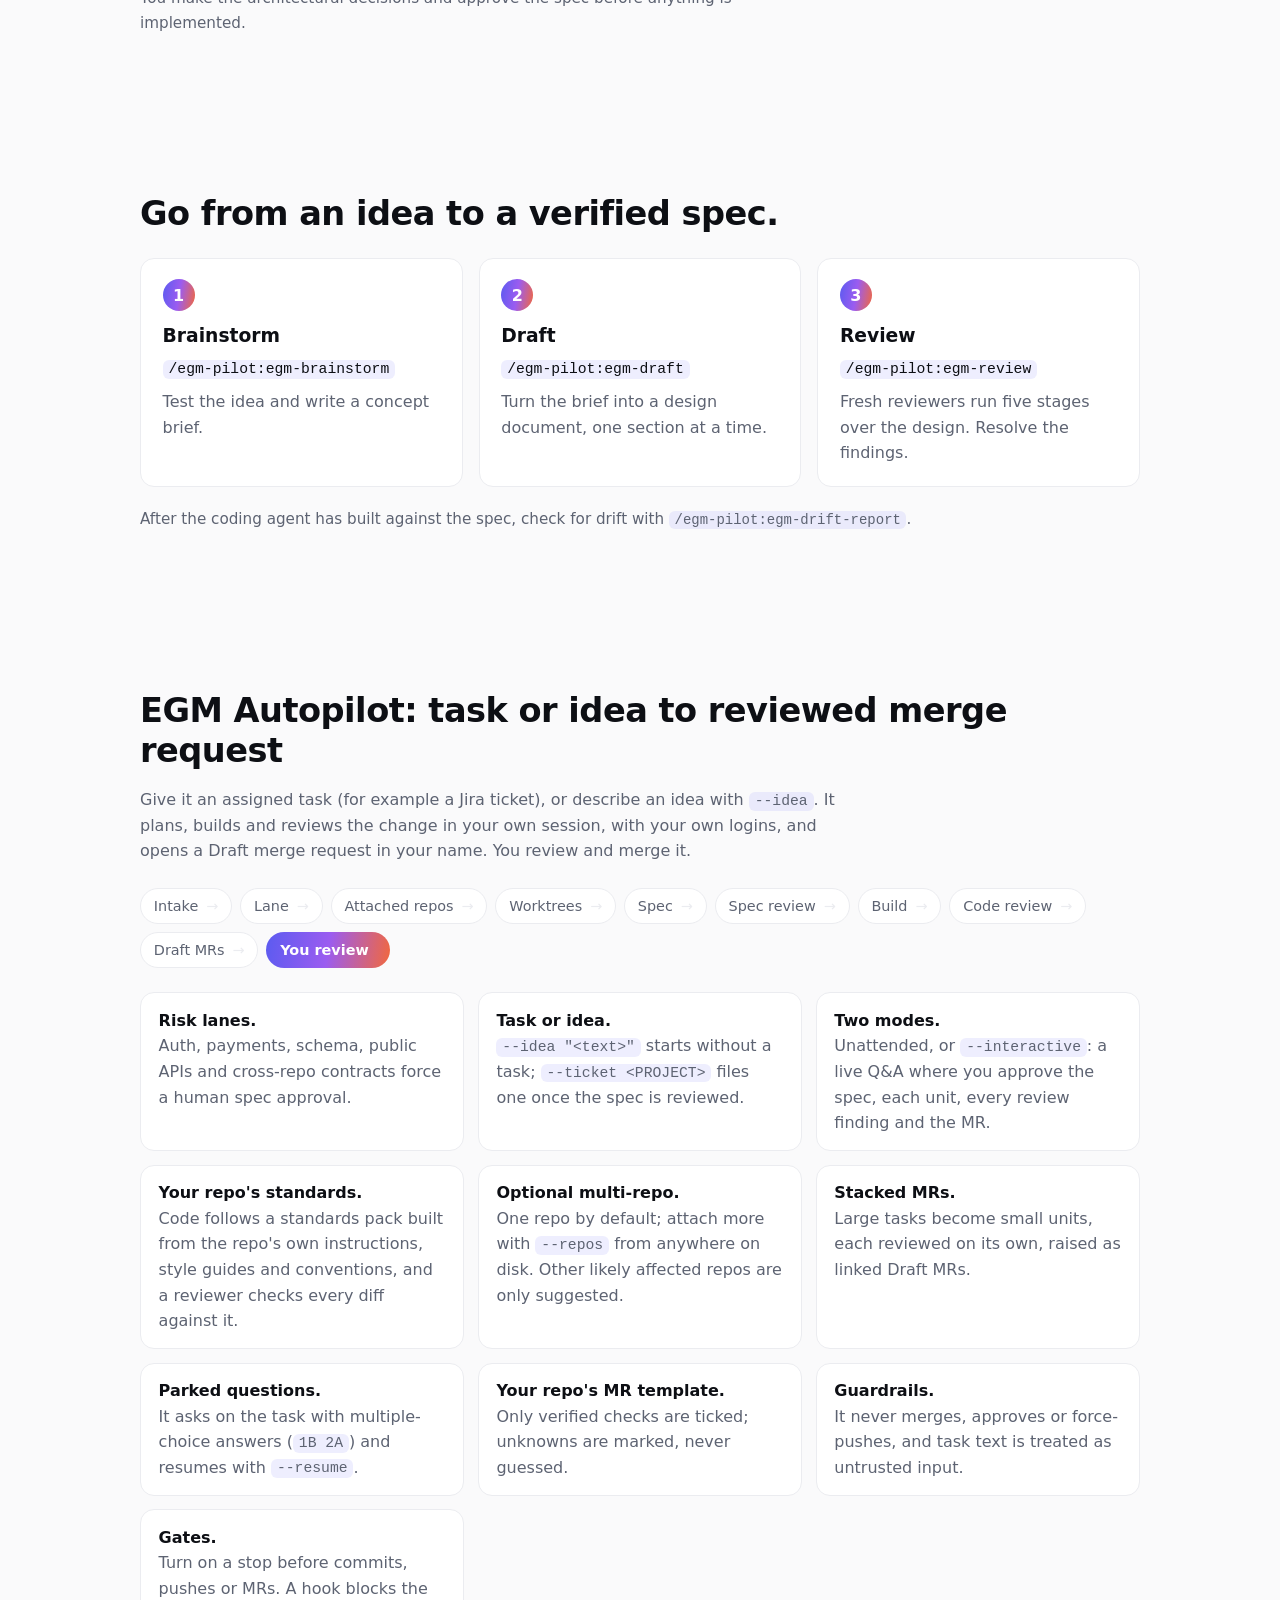
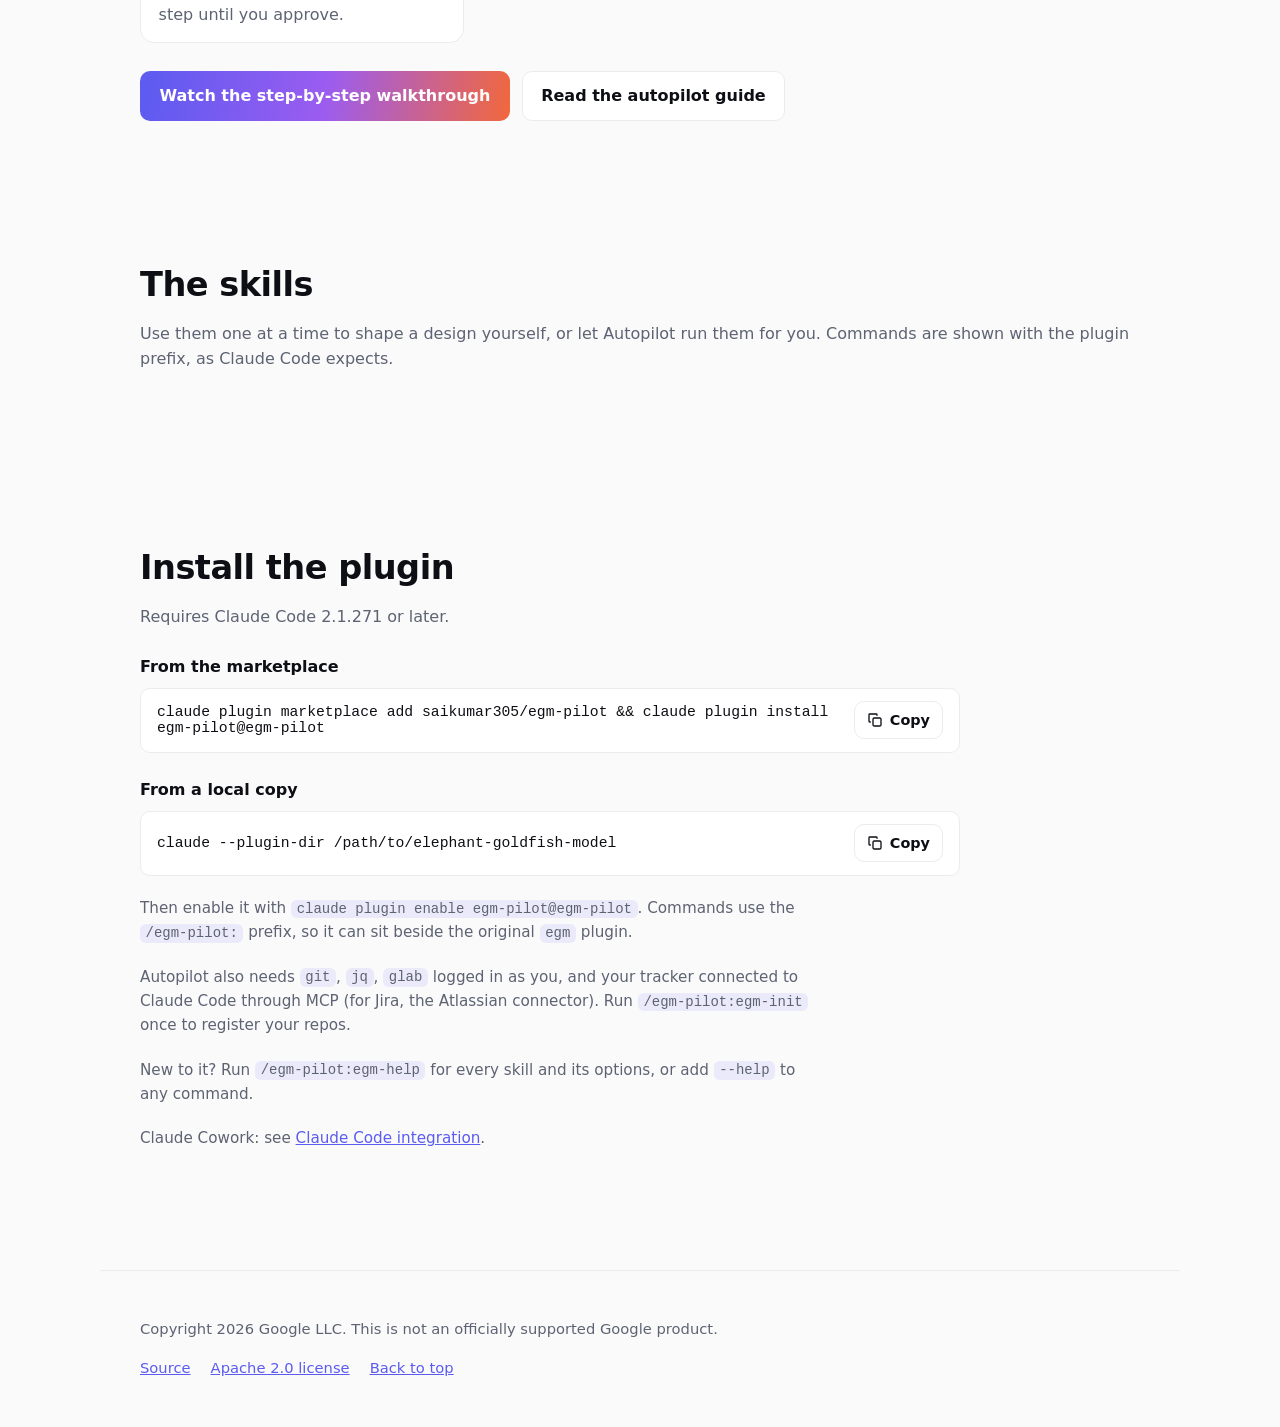
==== commit c341b4d1: "Add commit, push and MR gates to autopilot A gate stops the run for the developer's approval before " ====
--- a/site/index.html
+++ b/site/index.html
@@ -156,8 +156,8 @@
       <li class="i-you">
         <span class="t-no">7</span>
         <div><h4>Draft MRs</h4><p>In your name, from your repo's MR template, stacked when the work is split.</p>
-        <p class="m u">Pushed and linked on the task automatically.</p>
-        <p class="m i">You approve the preview before anything is pushed.</p></div>
+        <p class="m u">Pushed and linked on the task automatically, or held for your approval with <code>--stop-before-push</code>.</p>
+        <p class="m i">You approve the push, then the MR preview, before each happens.</p></div>
       </li>
       <li class="u-you i-you final">
         <span class="t-no">✓</span>
@@ -226,6 +226,7 @@
     <li><strong>Parked questions.</strong> It asks on the task with multiple-choice answers (<code>1B 2A</code>) and resumes with <code>--resume</code>.</li>
     <li><strong>Your repo's MR template.</strong> Only verified checks are ticked; unknowns are marked, never guessed.</li>
     <li><strong>Guardrails.</strong> It never merges, approves or force-pushes, and task text is treated as untrusted input.</li>
+    <li><strong>Gates.</strong> Turn on a stop before commits, pushes or MRs. A hook blocks the step until you approve.</li>
   </ul>
   <div class="hero-actions">
     <a class="btn primary" href="autopilot/flow.html">Watch the step-by-step walkthrough</a>
